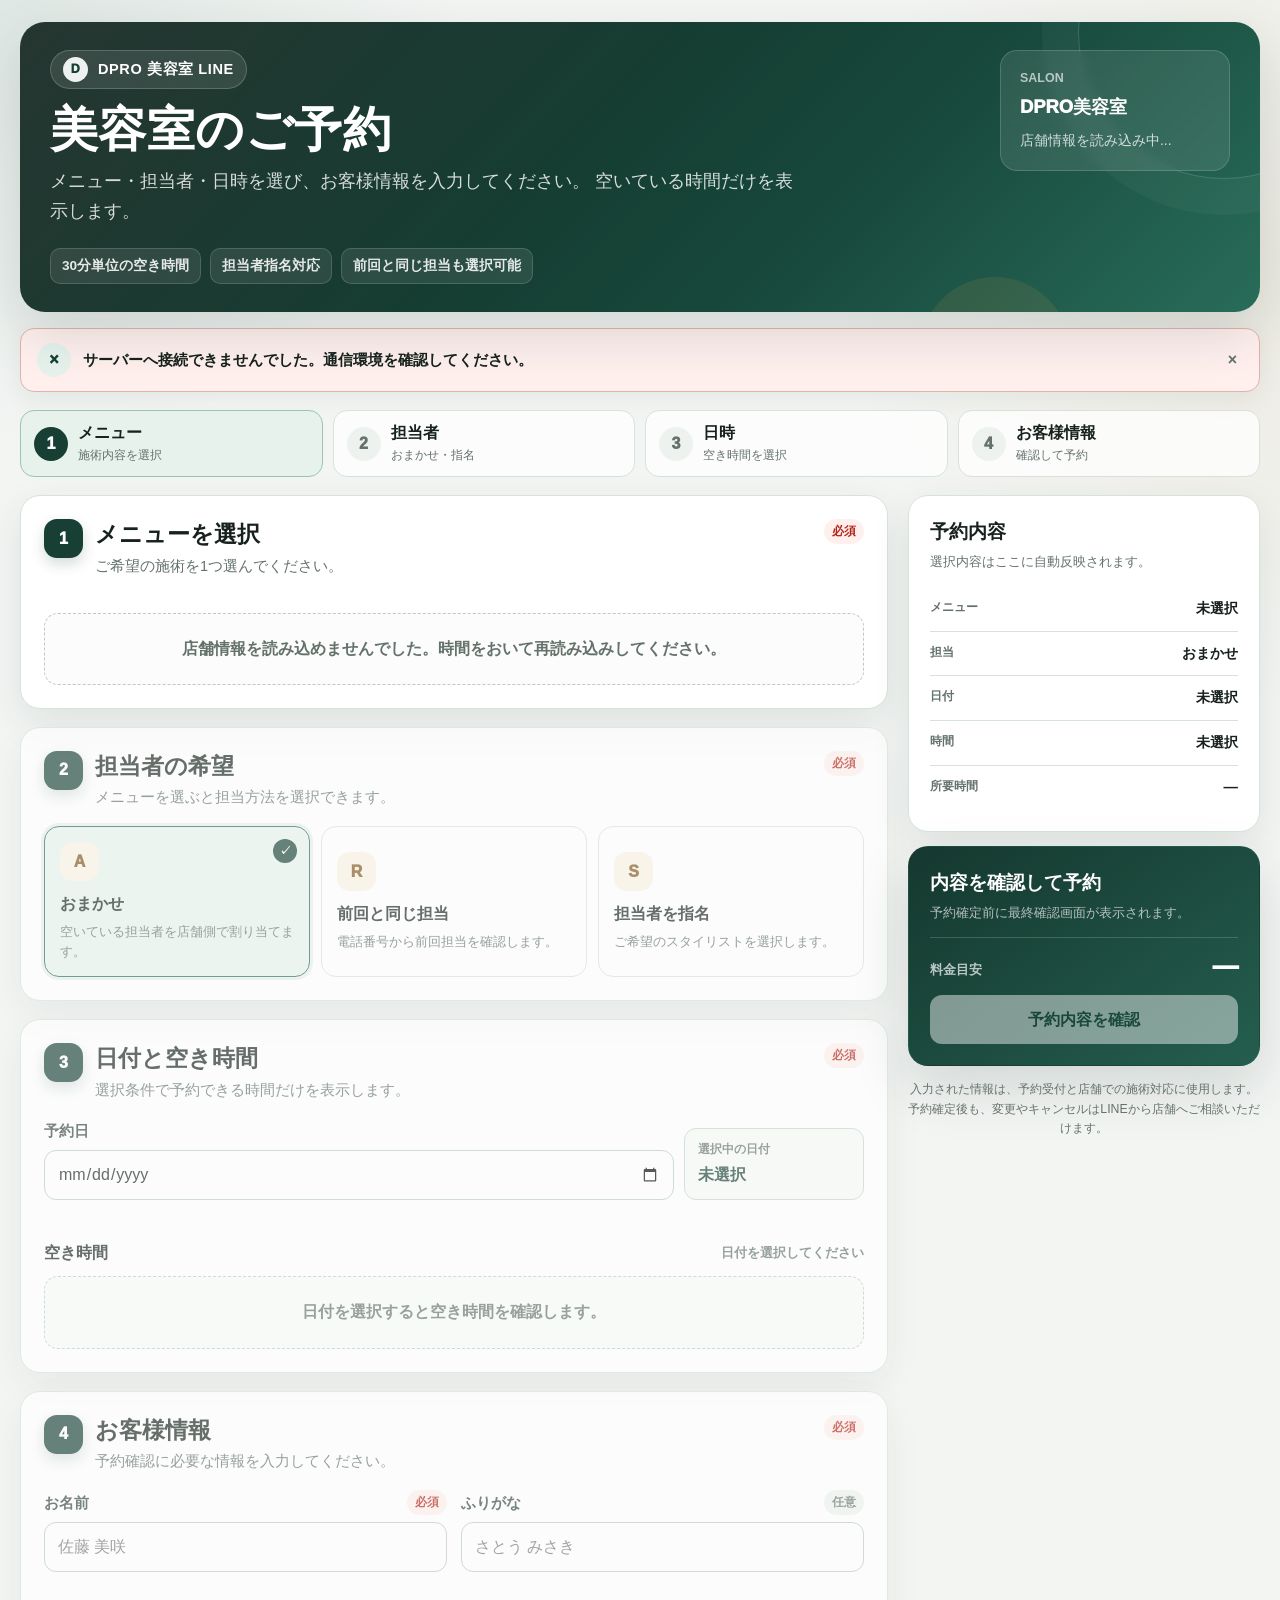
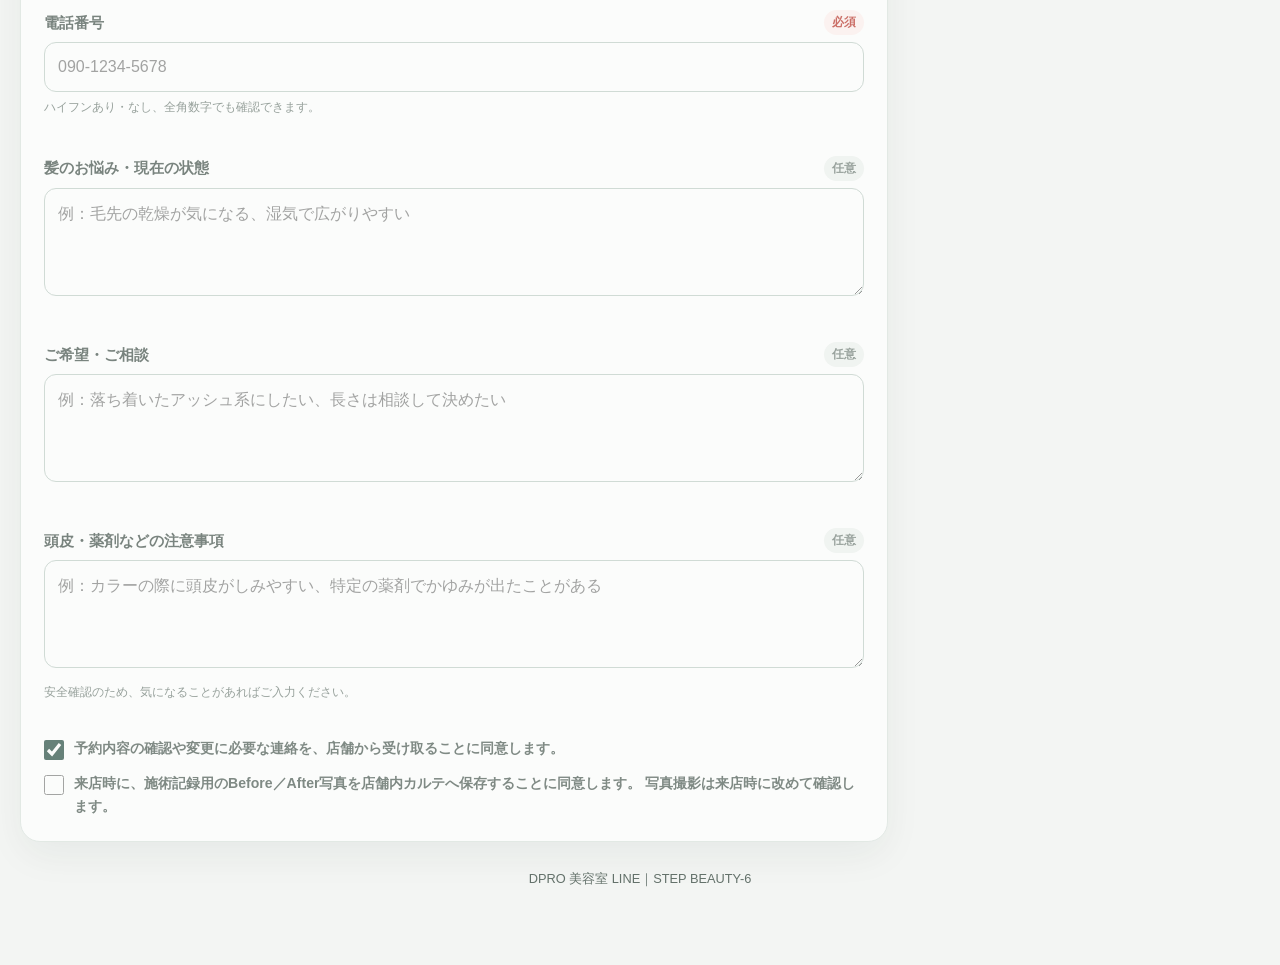
==== index.html @ c7dbba8a "Add files via upload" ====
<!doctype html>
<html lang="ja">
<head>
  <meta charset="utf-8">
  <meta name="viewport" content="width=device-width, initial-scale=1, viewport-fit=cover">
  <meta name="theme-color" content="#173f34">
  <title>DPRO美容室｜LINE予約</title>
  <meta name="description" content="DPRO美容室のLINE予約。メニュー、担当者、日時を選んで簡単に予約できます。">
  <style>
    :root {
      --bg: #f3f5f3;
      --surface: #ffffff;
      --surface-soft: #f8faf8;
      --ink: #17211d;
      --muted: #64726b;
      --line: #d8e2dc;
      --brand: #173f34;
      --brand-2: #286c59;
      --brand-3: #3a8a73;
      --brand-soft: #e7f2ed;
      --gold: #a87931;
      --gold-2: #c79649;
      --gold-soft: #fbf3e5;
      --ok: #176b43;
      --ok-soft: #e9f7ef;
      --warn: #9b5e05;
      --warn-soft: #fff5df;
      --error: #b42318;
      --error-soft: #fff0ee;
      --info: #245ca8;
      --info-soft: #edf4ff;
      --shadow: 0 14px 40px rgba(22, 50, 40, .09);
      --shadow-strong: 0 22px 54px rgba(22, 50, 40, .15);
      --radius: 20px;
      --radius-sm: 13px;
      --max: 1240px;
    }

    * { box-sizing: border-box; }

    html {
      font-size: 16px;
      scroll-behavior: smooth;
    }

    body {
      margin: 0;
      min-height: 100vh;
      color: var(--ink);
      background:
        radial-gradient(circle at 0 0, rgba(40,108,89,.10), transparent 29rem),
        radial-gradient(circle at 100% 10%, rgba(168,121,49,.09), transparent 28rem),
        var(--bg);
      font-family:
        -apple-system, BlinkMacSystemFont, "Segoe UI", "Hiragino Sans",
        "Yu Gothic UI", "Yu Gothic", Meiryo, sans-serif;
      line-height: 1.65;
      -webkit-font-smoothing: antialiased;
      padding-bottom: env(safe-area-inset-bottom);
    }

    body.is-locked { overflow: hidden; }

    button, input, select, textarea { font: inherit; }

    button, a { -webkit-tap-highlight-color: transparent; }

    button { color: inherit; }

    a { color: inherit; }

    [hidden] { display: none !important; }

    .shell {
      width: min(calc(100% - 32px), var(--max));
      margin: 0 auto;
      padding: 22px 0 76px;
    }

    .hero {
      position: relative;
      overflow: hidden;
      padding: 28px 30px;
      border-radius: 25px;
      background:
        linear-gradient(135deg, rgba(255,255,255,.08), transparent 44%),
        linear-gradient(135deg, #13251f, #17483b 65%, #286c59);
      color: #fff;
      box-shadow: var(--shadow-strong);
    }

    .hero::before,
    .hero::after {
      content: "";
      position: absolute;
      border-radius: 50%;
      pointer-events: none;
    }

    .hero::before {
      width: 290px;
      height: 290px;
      right: -110px;
      top: -135px;
      border: 1px solid rgba(255,255,255,.17);
      box-shadow: 0 0 0 36px rgba(255,255,255,.035);
    }

    .hero::after {
      width: 150px;
      height: 150px;
      right: 190px;
      bottom: -115px;
      background: rgba(200,151,73,.12);
    }

    .hero__row {
      position: relative;
      z-index: 1;
      display: flex;
      justify-content: space-between;
      align-items: flex-start;
      gap: 26px;
      flex-wrap: wrap;
    }

    .brand-mark {
      display: inline-flex;
      align-items: center;
      gap: 10px;
      min-height: 38px;
      padding: 6px 12px;
      border: 1px solid rgba(255,255,255,.19);
      border-radius: 999px;
      background: rgba(255,255,255,.10);
      font-size: .91rem;
      font-weight: 850;
      letter-spacing: .04em;
    }

    .brand-mark__icon {
      display: grid;
      place-items: center;
      width: 25px;
      height: 25px;
      border-radius: 50%;
      background: rgba(255,255,255,.92);
      color: var(--brand);
      font-size: .78rem;
      font-weight: 950;
    }

    h1 {
      margin: 13px 0 7px;
      font-size: clamp(1.75rem, 5vw, 3rem);
      line-height: 1.18;
      letter-spacing: .01em;
    }

    .hero__lead {
      margin: 0;
      max-width: 760px;
      color: rgba(255,255,255,.82);
      font-size: clamp(1rem, 2vw, 1.14rem);
    }

    .hero__shop {
      min-width: 230px;
      padding: 17px 19px;
      border: 1px solid rgba(255,255,255,.16);
      border-radius: 17px;
      background: rgba(255,255,255,.10);
      backdrop-filter: blur(5px);
    }

    .hero__shop-label {
      color: rgba(255,255,255,.65);
      font-size: .78rem;
      font-weight: 800;
    }

    .hero__shop-name {
      margin-top: 3px;
      font-size: 1.15rem;
      font-weight: 950;
    }

    .hero__shop-meta {
      margin-top: 8px;
      color: rgba(255,255,255,.78);
      font-size: .86rem;
    }

    .hero__chips {
      position: relative;
      z-index: 1;
      display: flex;
      flex-wrap: wrap;
      gap: 9px;
      margin-top: 22px;
    }

    .hero-chip {
      display: inline-flex;
      align-items: center;
      min-height: 36px;
      padding: 6px 11px;
      border: 1px solid rgba(255,255,255,.15);
      border-radius: 10px;
      background: rgba(255,255,255,.09);
      color: rgba(255,255,255,.88);
      font-size: .85rem;
      font-weight: 800;
    }

    .notice {
      display: grid;
      grid-template-columns: auto minmax(0,1fr) auto;
      gap: 12px;
      align-items: center;
      margin-top: 16px;
      padding: 14px 16px;
      border: 1px solid #c8d9d0;
      border-radius: 14px;
      background: #fff;
      box-shadow: 0 8px 24px rgba(22,50,40,.06);
    }

    .notice[data-state="error"] {
      border-color: #e5b1aa;
      background: var(--error-soft);
    }

    .notice[data-state="warning"] {
      border-color: #e8cf92;
      background: var(--warn-soft);
    }

    .notice[data-state="success"] {
      border-color: #abd8bf;
      background: var(--ok-soft);
    }

    .notice__icon {
      display: grid;
      place-items: center;
      width: 34px;
      height: 34px;
      border-radius: 50%;
      background: var(--brand-soft);
      color: var(--brand);
      font-weight: 950;
    }

    .notice__text {
      min-width: 0;
      font-size: .94rem;
      font-weight: 750;
    }

    .notice__close {
      border: 0;
      background: transparent;
      color: var(--muted);
      cursor: pointer;
      font-weight: 900;
    }

    .stepper {
      display: grid;
      grid-template-columns: repeat(4, minmax(0,1fr));
      gap: 10px;
      margin: 18px 0;
    }

    .step {
      display: grid;
      grid-template-columns: 34px minmax(0,1fr);
      gap: 10px;
      align-items: center;
      min-height: 66px;
      padding: 11px 13px;
      border: 1px solid var(--line);
      border-radius: 14px;
      background: rgba(255,255,255,.76);
    }

    .step[data-state="active"] {
      border-color: #9bc4b3;
      background: var(--brand-soft);
    }

    .step[data-state="done"] {
      border-color: #a7d4bb;
      background: var(--ok-soft);
    }

    .step__number {
      display: grid;
      place-items: center;
      width: 34px;
      height: 34px;
      border-radius: 50%;
      background: #eef2ef;
      color: var(--muted);
      font-weight: 950;
    }

    .step[data-state="active"] .step__number {
      background: var(--brand);
      color: #fff;
    }

    .step[data-state="done"] .step__number {
      background: var(--ok);
      color: #fff;
    }

    .step__label {
      font-weight: 900;
      line-height: 1.35;
    }

    .step__sub {
      margin-top: 1px;
      color: var(--muted);
      font-size: .78rem;
    }

    .main-grid {
      display: grid;
      grid-template-columns: minmax(0,1fr) 352px;
      gap: 20px;
      align-items: start;
    }

    .flow {
      display: grid;
      gap: 18px;
    }

    .card {
      min-width: 0;
      padding: 23px;
      border: 1px solid var(--line);
      border-radius: var(--radius);
      background: var(--surface);
      box-shadow: var(--shadow);
      scroll-margin-top: 14px;
    }

    .card[aria-disabled="true"] {
      opacity: .64;
    }

    .card__head {
      display: flex;
      justify-content: space-between;
      align-items: flex-start;
      gap: 16px;
      margin-bottom: 17px;
    }

    .card__title-wrap {
      display: flex;
      align-items: flex-start;
      gap: 12px;
      min-width: 0;
    }

    .card__num {
      display: grid;
      place-items: center;
      flex: 0 0 auto;
      width: 39px;
      height: 39px;
      border-radius: 13px;
      background: var(--brand);
      color: #fff;
      font-weight: 950;
      box-shadow: 0 6px 14px rgba(23,63,52,.18);
    }

    .card h2 {
      margin: 0;
      font-size: clamp(1.18rem, 2.7vw, 1.45rem);
      line-height: 1.35;
    }

    .card__help {
      margin-top: 3px;
      color: var(--muted);
      font-size: .91rem;
    }

    .required {
      display: inline-flex;
      align-items: center;
      min-height: 25px;
      padding: 3px 8px;
      border-radius: 999px;
      background: var(--error-soft);
      color: var(--error);
      font-size: .72rem;
      font-weight: 900;
      white-space: nowrap;
    }

    .optional {
      display: inline-flex;
      align-items: center;
      min-height: 25px;
      padding: 3px 8px;
      border-radius: 999px;
      background: #eef2ef;
      color: var(--muted);
      font-size: .72rem;
      font-weight: 900;
      white-space: nowrap;
    }

    .category-tabs {
      display: flex;
      gap: 8px;
      overflow-x: auto;
      padding-bottom: 4px;
      scrollbar-width: thin;
    }

    .category-tab {
      flex: 0 0 auto;
      min-height: 42px;
      padding: 8px 14px;
      border: 1px solid #cbd8d2;
      border-radius: 999px;
      background: #fff;
      color: var(--muted);
      cursor: pointer;
      font-weight: 850;
    }

    .category-tab[aria-selected="true"] {
      border-color: var(--brand);
      background: var(--brand);
      color: #fff;
    }

    .menu-grid {
      display: grid;
      grid-template-columns: repeat(2, minmax(0,1fr));
      gap: 12px;
      margin-top: 14px;
    }

    .menu-card,
    .choice-card,
    .staff-card,
    .date-card,
    .slot-button {
      position: relative;
      border: 1px solid var(--line);
      background: #fff;
      cursor: pointer;
      transition: border-color .15s ease, transform .15s ease, box-shadow .15s ease, background .15s ease;
    }

    .menu-card:hover,
    .choice-card:hover,
    .staff-card:hover,
    .date-card:hover,
    .slot-button:hover {
      transform: translateY(-1px);
      border-color: #9ebcad;
      box-shadow: 0 8px 22px rgba(24,69,55,.08);
    }

    .menu-card {
      min-height: 148px;
      padding: 16px;
      border-radius: 15px;
      text-align: left;
    }

    .menu-card[aria-pressed="true"],
    .choice-card[aria-pressed="true"],
    .staff-card[aria-pressed="true"],
    .date-card[aria-pressed="true"],
    .slot-button[aria-pressed="true"] {
      border-color: var(--brand-2);
      background: var(--brand-soft);
      box-shadow: 0 0 0 3px rgba(40,108,89,.10);
    }

    .menu-card__name {
      padding-right: 28px;
      font-size: 1.03rem;
      font-weight: 950;
    }

    .menu-card__desc {
      margin-top: 5px;
      color: var(--muted);
      font-size: .85rem;
      line-height: 1.55;
    }

    .menu-card__bottom {
      display: flex;
      align-items: flex-end;
      justify-content: space-between;
      gap: 10px;
      margin-top: 12px;
    }

    .menu-card__price {
      color: var(--brand);
      font-size: 1.14rem;
      font-weight: 950;
    }

    .menu-card__time {
      color: var(--muted);
      font-size: .8rem;
      font-weight: 800;
    }

    .selected-check {
      position: absolute;
      top: 12px;
      right: 12px;
      display: none;
      place-items: center;
      width: 24px;
      height: 24px;
      border-radius: 50%;
      background: var(--brand);
      color: #fff;
      font-size: .76rem;
      font-weight: 950;
    }

    [aria-pressed="true"] .selected-check { display: grid; }

    .choice-grid {
      display: grid;
      grid-template-columns: repeat(3, minmax(0,1fr));
      gap: 11px;
    }

    .choice-card {
      min-height: 142px;
      padding: 15px;
      border-radius: 15px;
      text-align: left;
    }

    .choice-icon {
      display: grid;
      place-items: center;
      width: 39px;
      height: 39px;
      border-radius: 13px;
      background: var(--gold-soft);
      color: #7d551d;
      font-weight: 950;
    }

    .choice-name {
      margin-top: 10px;
      font-weight: 950;
    }

    .choice-desc {
      margin-top: 4px;
      color: var(--muted);
      font-size: .82rem;
      line-height: 1.5;
    }

    .staff-list {
      display: grid;
      grid-template-columns: repeat(2, minmax(0,1fr));
      gap: 10px;
      margin-top: 13px;
    }

    .staff-card {
      display: grid;
      grid-template-columns: 45px minmax(0,1fr);
      gap: 11px;
      align-items: center;
      min-height: 82px;
      padding: 12px;
      border-radius: 14px;
      text-align: left;
    }

    .staff-avatar {
      display: grid;
      place-items: center;
      width: 45px;
      height: 45px;
      border-radius: 50%;
      background: linear-gradient(135deg, var(--brand-soft), #fff);
      border: 1px solid #c8ded4;
      color: var(--brand);
      font-weight: 950;
    }

    .staff-name { font-weight: 950; }

    .staff-desc {
      margin-top: 2px;
      color: var(--muted);
      font-size: .78rem;
      line-height: 1.45;
    }

    .inline-panel {
      margin-top: 13px;
      padding: 14px;
      border: 1px solid #e3cf9e;
      border-radius: 14px;
      background: var(--gold-soft);
    }

    .inline-panel__title {
      color: #714c19;
      font-weight: 900;
    }

    .inline-panel__text {
      margin-top: 3px;
      color: #7b5c32;
      font-size: .85rem;
    }

    .form-grid {
      display: grid;
      grid-template-columns: repeat(2, minmax(0,1fr));
      gap: 14px;
    }

    .field { min-width: 0; }

    .field--full { grid-column: 1 / -1; }

    .label {
      display: flex;
      align-items: center;
      justify-content: space-between;
      gap: 8px;
      margin-bottom: 7px;
      color: #35443d;
      font-size: .91rem;
      font-weight: 900;
    }

    .input,
    .textarea {
      width: 100%;
      border: 1px solid #bccbc4;
      border-radius: 12px;
      background: #fff;
      color: var(--ink);
      outline: none;
      transition: border-color .15s ease, box-shadow .15s ease;
    }

    .input {
      min-height: 50px;
      padding: 10px 13px;
    }

    .textarea {
      min-height: 108px;
      padding: 12px 13px;
      resize: vertical;
      line-height: 1.6;
    }

    .input:focus,
    .textarea:focus {
      border-color: var(--brand-2);
      box-shadow: 0 0 0 4px rgba(40,108,89,.11);
    }

    .input[aria-invalid="true"],
    .textarea[aria-invalid="true"] {
      border-color: var(--error);
      background: #fffafa;
    }

    .field-help {
      margin-top: 5px;
      color: var(--muted);
      font-size: .78rem;
    }

    .field-error {
      min-height: 20px;
      margin-top: 4px;
      color: var(--error);
      font-size: .78rem;
      font-weight: 800;
    }

    .date-control {
      display: grid;
      grid-template-columns: minmax(0,1fr) auto;
      gap: 10px;
      align-items: end;
    }

    .date-label-box {
      min-width: 180px;
      padding: 11px 13px;
      border: 1px solid #c6d5cd;
      border-radius: 12px;
      background: var(--surface-soft);
    }

    .date-label-box__small {
      color: var(--muted);
      font-size: .74rem;
      font-weight: 800;
    }

    .date-label-box__main {
      margin-top: 2px;
      color: var(--brand);
      font-weight: 950;
    }

    .quick-dates {
      display: flex;
      gap: 9px;
      overflow-x: auto;
      margin-top: 14px;
      padding: 2px 1px 6px;
      scrollbar-width: thin;
    }

    .date-card {
      flex: 0 0 92px;
      min-height: 83px;
      padding: 10px 8px;
      border-radius: 14px;
      text-align: center;
    }

    .date-card__month {
      color: var(--muted);
      font-size: .72rem;
      font-weight: 850;
    }

    .date-card__day {
      margin-top: 2px;
      font-size: 1.35rem;
      line-height: 1.15;
      font-weight: 950;
    }

    .date-card__week {
      margin-top: 3px;
      font-size: .82rem;
      font-weight: 850;
    }

    .date-card.is-sunday .date-card__week { color: #b42318; }
    .date-card.is-saturday .date-card__week { color: #245ca8; }

    .slot-head {
      display: flex;
      justify-content: space-between;
      align-items: center;
      gap: 12px;
      margin: 18px 0 10px;
    }

    .slot-head__title { font-weight: 950; }

    .slot-head__count {
      color: var(--muted);
      font-size: .82rem;
      font-weight: 800;
    }

    .slot-grid {
      display: grid;
      grid-template-columns: repeat(5, minmax(0,1fr));
      gap: 9px;
    }

    .slot-button {
      min-height: 48px;
      padding: 8px 6px;
      border-radius: 11px;
      font-size: 1rem;
      font-weight: 950;
    }

    .slot-button:disabled {
      cursor: not-allowed;
      opacity: .4;
      transform: none;
    }

    .loading-box,
    .empty-box {
      padding: 22px 15px;
      border: 1px dashed #bdcbc4;
      border-radius: 14px;
      background: #fbfcfb;
      color: var(--muted);
      text-align: center;
      font-weight: 750;
    }

    .loading-box::before {
      content: "";
      display: inline-block;
      width: 18px;
      height: 18px;
      margin-right: 8px;
      border: 3px solid #cedbd5;
      border-top-color: var(--brand);
      border-radius: 50%;
      vertical-align: -4px;
      animation: spin .8s linear infinite;
    }

    .check-row {
      display: flex;
      align-items: flex-start;
      gap: 10px;
      margin-top: 11px;
    }

    .check-row input {
      flex: 0 0 auto;
      width: 20px;
      height: 20px;
      margin: 3px 0 0;
      accent-color: var(--brand);
    }

    .check-row label {
      color: #3e4d46;
      font-size: .88rem;
      font-weight: 700;
    }

    .summary {
      position: sticky;
      top: 14px;
      display: grid;
      gap: 14px;
    }

    .summary-card {
      padding: 21px;
      border: 1px solid var(--line);
      border-radius: var(--radius);
      background: var(--surface);
      box-shadow: var(--shadow);
    }

    .summary-card--brand {
      color: #fff;
      background: linear-gradient(145deg, #15382f, #245e4e);
      border-color: transparent;
      box-shadow: var(--shadow-strong);
    }

    .summary-title {
      margin: 0;
      font-size: 1.17rem;
      font-weight: 950;
    }

    .summary-sub {
      margin-top: 3px;
      color: var(--muted);
      font-size: .82rem;
    }

    .summary-card--brand .summary-sub {
      color: rgba(255,255,255,.67);
    }

    .summary-list {
      display: grid;
      gap: 0;
      margin-top: 14px;
    }

    .summary-row {
      display: grid;
      grid-template-columns: 76px minmax(0,1fr);
      gap: 9px;
      padding: 10px 0;
      border-bottom: 1px solid var(--line);
    }

    .summary-row:last-child { border-bottom: 0; }

    .summary-key {
      color: var(--muted);
      font-size: .78rem;
      font-weight: 850;
    }

    .summary-value {
      min-width: 0;
      font-size: .9rem;
      font-weight: 900;
      text-align: right;
      overflow-wrap: anywhere;
    }

    .summary-price {
      display: flex;
      justify-content: space-between;
      align-items: flex-end;
      gap: 10px;
      margin-top: 14px;
      padding-top: 14px;
      border-top: 1px solid rgba(255,255,255,.17);
    }

    .summary-price__label {
      color: rgba(255,255,255,.70);
      font-size: .82rem;
      font-weight: 800;
    }

    .summary-price__value {
      font-size: 1.6rem;
      line-height: 1.1;
      font-weight: 950;
    }

    .btn {
      display: inline-flex;
      align-items: center;
      justify-content: center;
      gap: 8px;
      min-height: 49px;
      padding: 10px 17px;
      border: 1px solid transparent;
      border-radius: 12px;
      cursor: pointer;
      text-decoration: none;
      font-weight: 900;
      transition: transform .14s ease, opacity .14s ease, box-shadow .14s ease;
    }

    .btn:hover { transform: translateY(-1px); }

    .btn:disabled {
      cursor: not-allowed;
      opacity: .45;
      transform: none;
      box-shadow: none;
    }

    .btn--primary {
      background: var(--brand);
      color: #fff;
      box-shadow: 0 8px 20px rgba(23,63,52,.20);
    }

    .btn--gold {
      background: linear-gradient(135deg, var(--gold), var(--gold-2));
      color: #fff;
      box-shadow: 0 8px 20px rgba(168,121,49,.19);
    }

    .btn--soft {
      border-color: #c4d5cd;
      background: var(--brand-soft);
      color: var(--brand);
    }

    .btn--white {
      border-color: rgba(255,255,255,.30);
      background: #fff;
      color: var(--brand);
    }

    .btn--outline {
      border-color: #c8d5cf;
      background: #fff;
      color: var(--brand);
    }

    .btn--wide { width: 100%; }

    .summary-card--brand .btn {
      margin-top: 15px;
    }

    .privacy {
      color: var(--muted);
      font-size: .77rem;
      line-height: 1.55;
      text-align: center;
    }

    .mobile-bar {
      position: fixed;
      left: 0;
      right: 0;
      bottom: 0;
      z-index: 70;
      display: none;
      padding:
        10px max(12px, env(safe-area-inset-right))
        calc(10px + env(safe-area-inset-bottom))
        max(12px, env(safe-area-inset-left));
      background: rgba(255,255,255,.95);
      border-top: 1px solid var(--line);
      box-shadow: 0 -10px 30px rgba(21,48,39,.10);
      backdrop-filter: blur(12px);
    }

    .mobile-bar__inner {
      display: grid;
      grid-template-columns: minmax(0,1fr) auto;
      gap: 10px;
      align-items: center;
      width: min(100%, 680px);
      margin: 0 auto;
    }

    .mobile-bar__label {
      color: var(--muted);
      font-size: .7rem;
      font-weight: 800;
    }

    .mobile-bar__value {
      max-width: 100%;
      font-size: .87rem;
      font-weight: 950;
      white-space: nowrap;
      overflow: hidden;
      text-overflow: ellipsis;
    }

    .dialog-backdrop {
      position: fixed;
      inset: 0;
      z-index: 100;
      display: grid;
      place-items: center;
      padding: 18px;
      background: rgba(10,24,19,.64);
      backdrop-filter: blur(5px);
    }

    .dialog {
      width: min(100%, 620px);
      max-height: min(90vh, 820px);
      overflow-y: auto;
      border-radius: 22px;
      background: #fff;
      box-shadow: 0 28px 80px rgba(4,18,13,.30);
    }

    .dialog__head {
      position: sticky;
      top: 0;
      z-index: 2;
      display: flex;
      justify-content: space-between;
      align-items: flex-start;
      gap: 12px;
      padding: 20px 22px;
      border-bottom: 1px solid var(--line);
      background: rgba(255,255,255,.96);
      backdrop-filter: blur(8px);
    }

    .dialog__title {
      margin: 0;
      font-size: 1.3rem;
      font-weight: 950;
    }

    .dialog__close {
      display: grid;
      place-items: center;
      width: 39px;
      height: 39px;
      border: 1px solid var(--line);
      border-radius: 50%;
      background: #fff;
      cursor: pointer;
      color: var(--muted);
      font-size: 1.15rem;
      font-weight: 900;
    }

    .dialog__body { padding: 21px 22px; }

    .confirm-list {
      display: grid;
      gap: 10px;
    }

    .confirm-row {
      display: grid;
      grid-template-columns: 110px minmax(0,1fr);
      gap: 12px;
      padding: 12px 13px;
      border-radius: 12px;
      background: var(--surface-soft);
    }

    .confirm-key {
      color: var(--muted);
      font-size: .82rem;
      font-weight: 850;
    }

    .confirm-value {
      font-weight: 900;
      overflow-wrap: anywhere;
    }

    .dialog__actions {
      display: grid;
      grid-template-columns: 1fr 1.35fr;
      gap: 10px;
      margin-top: 18px;
    }

    .success-view {
      padding: 28px 22px 26px;
      text-align: center;
    }

    .success-icon {
      display: grid;
      place-items: center;
      width: 76px;
      height: 76px;
      margin: 0 auto;
      border-radius: 50%;
      background: var(--ok-soft);
      color: var(--ok);
      font-size: 2rem;
      font-weight: 950;
      box-shadow: 0 0 0 10px rgba(23,107,67,.06);
    }

    .success-title {
      margin: 18px 0 5px;
      font-size: 1.55rem;
      line-height: 1.35;
      font-weight: 950;
    }

    .success-lead {
      margin: 0;
      color: var(--muted);
    }

    .reservation-number {
      display: inline-flex;
      margin-top: 15px;
      padding: 7px 12px;
      border-radius: 999px;
      background: var(--gold-soft);
      color: #79501a;
      font-size: .88rem;
      font-weight: 950;
    }

    .message-box {
      margin-top: 18px;
      padding: 15px;
      border: 1px solid var(--line);
      border-radius: 14px;
      background: var(--surface-soft);
      text-align: left;
      white-space: pre-wrap;
      overflow-wrap: anywhere;
      font-size: .91rem;
      font-weight: 700;
    }

    .success-actions {
      display: grid;
      grid-template-columns: 1fr 1fr;
      gap: 10px;
      margin-top: 16px;
    }

    .footer {
      margin-top: 26px;
      color: var(--muted);
      text-align: center;
      font-size: .8rem;
    }

    .sr-only {
      position: absolute;
      width: 1px;
      height: 1px;
      padding: 0;
      margin: -1px;
      overflow: hidden;
      clip: rect(0,0,0,0);
      white-space: nowrap;
      border: 0;
    }

    @keyframes spin {
      to { transform: rotate(360deg); }
    }

    @media (max-width: 1000px) {
      .main-grid {
        grid-template-columns: 1fr;
      }

      .summary {
        position: static;
        display: none;
      }

      .mobile-bar {
        display: block;
      }

      .shell {
        padding-bottom: 115px;
      }
    }

    @media (max-width: 760px) {
      .shell {
        width: min(calc(100% - 20px), var(--max));
        padding-top: 10px;
      }

      .hero {
        padding: 22px 18px;
        border-radius: 18px;
      }

      .hero__shop {
        width: 100%;
      }

      .stepper {
        grid-template-columns: repeat(2, minmax(0,1fr));
      }

      .card {
        padding: 18px;
        border-radius: 16px;
      }

      .menu-grid,
      .choice-grid,
      .staff-list,
      .form-grid {
        grid-template-columns: 1fr;
      }

      .field--full { grid-column: auto; }

      .choice-card {
        min-height: 112px;
      }

      .slot-grid {
        grid-template-columns: repeat(4, minmax(0,1fr));
      }

      .date-control {
        grid-template-columns: 1fr;
      }

      .date-label-box {
        min-width: 0;
      }
    }

    @media (max-width: 480px) {
      html { font-size: 16px; }

      .step {
        grid-template-columns: 30px minmax(0,1fr);
        padding: 9px 10px;
      }

      .step__number {
        width: 30px;
        height: 30px;
      }

      .step__sub { display: none; }

      .menu-grid {
        grid-template-columns: 1fr;
      }

      .menu-card {
        min-height: 132px;
      }

      .slot-grid {
        grid-template-columns: repeat(3, minmax(0,1fr));
      }

      .dialog-backdrop {
        align-items: end;
        padding: 0;
      }

      .dialog {
        width: 100%;
        max-height: 92vh;
        border-radius: 22px 22px 0 0;
      }

      .dialog__actions,
      .success-actions {
        grid-template-columns: 1fr;
      }

      .confirm-row {
        grid-template-columns: 1fr;
        gap: 2px;
      }

      .mobile-bar__inner {
        grid-template-columns: minmax(0,1fr) 142px;
      }
    }
  </style>
</head>
<body>
  <main class="shell" id="mainContent">
    <header class="hero">
      <div class="hero__row">
        <div>
          <div class="brand-mark">
            <span class="brand-mark__icon">D</span>
            <span>DPRO 美容室 LINE</span>
          </div>
          <h1 id="heroTitle">美容室のご予約</h1>
          <p class="hero__lead">
            メニュー・担当者・日時を選び、お客様情報を入力してください。
            空いている時間だけを表示します。
          </p>
        </div>
        <div class="hero__shop">
          <div class="hero__shop-label">SALON</div>
          <div class="hero__shop-name" id="shopName">DPRO美容室</div>
          <div class="hero__shop-meta" id="shopMeta">店舗情報を読み込み中...</div>
        </div>
      </div>
      <div class="hero__chips">
        <span class="hero-chip">30分単位の空き時間</span>
        <span class="hero-chip">担当者指名対応</span>
        <span class="hero-chip">前回と同じ担当も選択可能</span>
      </div>
    </header>

    <div class="notice" id="topNotice" data-state="info" role="status" aria-live="polite">
      <div class="notice__icon" id="noticeIcon">i</div>
      <div class="notice__text" id="noticeText">店舗情報を読み込んでいます。</div>
      <button class="notice__close" id="noticeClose" type="button" aria-label="お知らせを閉じる">×</button>
    </div>

    <nav class="stepper" aria-label="予約の進行状況">
      <div class="step" id="step1" data-state="active">
        <div class="step__number">1</div>
        <div>
          <div class="step__label">メニュー</div>
          <div class="step__sub">施術内容を選択</div>
        </div>
      </div>
      <div class="step" id="step2" data-state="idle">
        <div class="step__number">2</div>
        <div>
          <div class="step__label">担当者</div>
          <div class="step__sub">おまかせ・指名</div>
        </div>
      </div>
      <div class="step" id="step3" data-state="idle">
        <div class="step__number">3</div>
        <div>
          <div class="step__label">日時</div>
          <div class="step__sub">空き時間を選択</div>
        </div>
      </div>
      <div class="step" id="step4" data-state="idle">
        <div class="step__number">4</div>
        <div>
          <div class="step__label">お客様情報</div>
          <div class="step__sub">確認して予約</div>
        </div>
      </div>
    </nav>

    <div class="main-grid">
      <div class="flow">
        <section class="card" id="menuSection">
          <div class="card__head">
            <div class="card__title-wrap">
              <div class="card__num">1</div>
              <div>
                <h2>メニューを選択</h2>
                <div class="card__help">ご希望の施術を1つ選んでください。</div>
              </div>
            </div>
            <span class="required">必須</span>
          </div>
          <div class="category-tabs" id="categoryTabs" role="tablist" aria-label="メニューカテゴリー"></div>
          <div class="menu-grid" id="menuGrid">
            <div class="loading-box" style="grid-column:1/-1;">メニューを読み込んでいます。</div>
          </div>
        </section>

        <section class="card" id="staffSection" aria-disabled="true">
          <div class="card__head">
            <div class="card__title-wrap">
              <div class="card__num">2</div>
              <div>
                <h2>担当者の希望</h2>
                <div class="card__help">メニューを選ぶと担当方法を選択できます。</div>
              </div>
            </div>
            <span class="required">必須</span>
          </div>

          <div class="choice-grid" id="preferenceGrid">
            <button class="choice-card" type="button" data-preference="any" aria-pressed="true">
              <span class="selected-check">✓</span>
              <span class="choice-icon">A</span>
              <div class="choice-name">おまかせ</div>
              <div class="choice-desc">空いている担当者を店舗側で割り当てます。</div>
            </button>
            <button class="choice-card" type="button" data-preference="same_as_last" aria-pressed="false">
              <span class="selected-check">✓</span>
              <span class="choice-icon">R</span>
              <div class="choice-name">前回と同じ担当</div>
              <div class="choice-desc">電話番号から前回担当を確認します。</div>
            </button>
            <button class="choice-card" type="button" data-preference="specific" aria-pressed="false">
              <span class="selected-check">✓</span>
              <span class="choice-icon">S</span>
              <div class="choice-name">担当者を指名</div>
              <div class="choice-desc">ご希望のスタイリストを選択します。</div>
            </button>
          </div>

          <div id="specificStaffPanel" hidden>
            <div class="staff-list" id="staffList"></div>
          </div>

          <div class="inline-panel" id="sameStaffPanel" hidden>
            <div class="inline-panel__title">前回の担当者を確認します</div>
            <div class="inline-panel__text">
              前回来店時に登録した電話番号を入力してください。入力内容はお客様情報にも反映されます。
            </div>
            <div class="field" style="margin-top:11px;">
              <label class="label" for="sameStaffPhone">
                <span>電話番号</span><span class="required">必須</span>
              </label>
              <input class="input" id="sameStaffPhone" type="tel" inputmode="tel" autocomplete="tel" placeholder="090-1234-5678">
              <div class="field-error" id="sameStaffPhoneError"></div>
            </div>
          </div>
        </section>

        <section class="card" id="dateSection" aria-disabled="true">
          <div class="card__head">
            <div class="card__title-wrap">
              <div class="card__num">3</div>
              <div>
                <h2>日付と空き時間</h2>
                <div class="card__help">選択条件で予約できる時間だけを表示します。</div>
              </div>
            </div>
            <span class="required">必須</span>
          </div>

          <div class="date-control">
            <div class="field">
              <label class="label" for="dateInput">
                <span>予約日</span>
              </label>
              <input class="input" id="dateInput" type="date">
            </div>
            <div class="date-label-box">
              <div class="date-label-box__small">選択中の日付</div>
              <div class="date-label-box__main" id="selectedDateLabel">未選択</div>
            </div>
          </div>

          <div class="quick-dates" id="quickDates" aria-label="予約日の候補"></div>

          <div class="slot-head">
            <div class="slot-head__title">空き時間</div>
            <div class="slot-head__count" id="slotCountLabel">日付を選択してください</div>
          </div>
          <div class="slot-grid" id="slotGrid">
            <div class="empty-box" style="grid-column:1/-1;">日付を選択すると空き時間を確認します。</div>
          </div>
        </section>

        <section class="card" id="customerSection" aria-disabled="true">
          <div class="card__head">
            <div class="card__title-wrap">
              <div class="card__num">4</div>
              <div>
                <h2>お客様情報</h2>
                <div class="card__help">予約確認に必要な情報を入力してください。</div>
              </div>
            </div>
            <span class="required">必須</span>
          </div>

          <div class="form-grid">
            <div class="field">
              <label class="label" for="fullName">
                <span>お名前</span><span class="required">必須</span>
              </label>
              <input class="input" id="fullName" type="text" autocomplete="name" maxlength="120" placeholder="佐藤 美咲">
              <div class="field-error" id="fullNameError"></div>
            </div>

            <div class="field">
              <label class="label" for="fullNameKana">
                <span>ふりがな</span><span class="optional">任意</span>
              </label>
              <input class="input" id="fullNameKana" type="text" autocomplete="off" maxlength="120" placeholder="さとう みさき">
              <div class="field-error" id="fullNameKanaError"></div>
            </div>

            <div class="field field--full">
              <label class="label" for="phone">
                <span>電話番号</span><span class="required">必須</span>
              </label>
              <input class="input" id="phone" type="tel" inputmode="tel" autocomplete="tel" maxlength="30" placeholder="090-1234-5678">
              <div class="field-help">ハイフンあり・なし、全角数字でも確認できます。</div>
              <div class="field-error" id="phoneError"></div>
            </div>

            <div class="field field--full">
              <label class="label" for="hairConcern">
                <span>髪のお悩み・現在の状態</span><span class="optional">任意</span>
              </label>
              <textarea class="textarea" id="hairConcern" maxlength="3000" placeholder="例：毛先の乾燥が気になる、湿気で広がりやすい"></textarea>
              <div class="field-error" id="hairConcernError"></div>
            </div>

            <div class="field field--full">
              <label class="label" for="customerRequest">
                <span>ご希望・ご相談</span><span class="optional">任意</span>
              </label>
              <textarea class="textarea" id="customerRequest" maxlength="3000" placeholder="例：落ち着いたアッシュ系にしたい、長さは相談して決めたい"></textarea>
              <div class="field-error" id="customerRequestError"></div>
            </div>

            <div class="field field--full">
              <label class="label" for="allergyNotice">
                <span>頭皮・薬剤などの注意事項</span><span class="optional">任意</span>
              </label>
              <textarea class="textarea" id="allergyNotice" maxlength="3000" placeholder="例：カラーの際に頭皮がしみやすい、特定の薬剤でかゆみが出たことがある"></textarea>
              <div class="field-help">安全確認のため、気になることがあればご入力ください。</div>
              <div class="field-error" id="allergyNoticeError"></div>
            </div>
          </div>

          <div class="check-row">
            <input id="consentContact" type="checkbox" checked>
            <label for="consentContact">
              予約内容の確認や変更に必要な連絡を、店舗から受け取ることに同意します。
            </label>
          </div>

          <div class="check-row">
            <input id="consentPhoto" type="checkbox">
            <label for="consentPhoto">
              来店時に、施術記録用のBefore／After写真を店舗内カルテへ保存することに同意します。
              写真撮影は来店時に改めて確認します。
            </label>
          </div>
        </section>
      </div>

      <aside class="summary" aria-label="予約内容">
        <section class="summary-card">
          <h2 class="summary-title">予約内容</h2>
          <div class="summary-sub">選択内容はここに自動反映されます。</div>
          <div class="summary-list">
            <div class="summary-row">
              <div class="summary-key">メニュー</div>
              <div class="summary-value" id="summaryMenu">未選択</div>
            </div>
            <div class="summary-row">
              <div class="summary-key">担当</div>
              <div class="summary-value" id="summaryStaff">おまかせ</div>
            </div>
            <div class="summary-row">
              <div class="summary-key">日付</div>
              <div class="summary-value" id="summaryDate">未選択</div>
            </div>
            <div class="summary-row">
              <div class="summary-key">時間</div>
              <div class="summary-value" id="summaryTime">未選択</div>
            </div>
            <div class="summary-row">
              <div class="summary-key">所要時間</div>
              <div class="summary-value" id="summaryDuration">—</div>
            </div>
          </div>
        </section>

        <section class="summary-card summary-card--brand">
          <h2 class="summary-title">内容を確認して予約</h2>
          <div class="summary-sub">予約確定前に最終確認画面が表示されます。</div>
          <div class="summary-price">
            <div class="summary-price__label">料金目安</div>
            <div class="summary-price__value" id="summaryPrice">—</div>
          </div>
          <button class="btn btn--white btn--wide" id="confirmButton" type="button" disabled>
            予約内容を確認
          </button>
        </section>

        <div class="privacy">
          入力された情報は、予約受付と店舗での施術対応に使用します。
          予約確定後も、変更やキャンセルはLINEから店舗へご相談いただけます。
        </div>
      </aside>
    </div>

    <footer class="footer">
      DPRO 美容室 LINE｜STEP BEAUTY-6
      <span id="pageVersion" hidden>BEAUTY-6-CUSTOMER-RESERVATION-20260713</span>
    </footer>
  </main>

  <div class="mobile-bar" id="mobileBar">
    <div class="mobile-bar__inner">
      <div>
        <div class="mobile-bar__label">選択中</div>
        <div class="mobile-bar__value" id="mobileSummary">メニューを選択してください</div>
      </div>
      <button class="btn btn--primary" id="mobileConfirmButton" type="button" disabled>確認へ</button>
    </div>
  </div>

  <div class="dialog-backdrop" id="confirmDialog" hidden>
    <section class="dialog" role="dialog" aria-modal="true" aria-labelledby="confirmDialogTitle">
      <div id="confirmView">
        <header class="dialog__head">
          <div>
            <h2 class="dialog__title" id="confirmDialogTitle">予約内容の確認</h2>
            <div class="card__help">内容をご確認のうえ、予約を確定してください。</div>
          </div>
          <button class="dialog__close" id="closeDialogButton" type="button" aria-label="確認画面を閉じる">×</button>
        </header>
        <div class="dialog__body">
          <div class="confirm-list" id="confirmList"></div>
          <div class="inline-panel" id="confirmNotice">
            <div class="inline-panel__title">予約確定前にご確認ください</div>
            <div class="inline-panel__text" id="confirmNoticeText">
              予約確定後、変更やキャンセルをご希望の場合は早めにLINEで店舗へお知らせください。
            </div>
          </div>
          <div class="dialog__actions">
            <button class="btn btn--outline" id="backButton" type="button">内容を修正</button>
            <button class="btn btn--gold" id="submitButton" type="button">この内容で予約する</button>
          </div>
        </div>
      </div>

      <div class="success-view" id="successView" hidden>
        <div class="success-icon">✓</div>
        <h2 class="success-title">ご予約を受け付けました</h2>
        <p class="success-lead">予約内容をLINEへ送れるよう、下の文面をコピーできます。</p>
        <div class="reservation-number" id="reservationNumber">予約番号：—</div>
        <div class="message-box" id="copyMessage"></div>
        <div class="success-actions">
          <button class="btn btn--primary" id="copyMessageButton" type="button">確認文面をコピー</button>
          <a class="btn btn--soft" id="memberPageButton" href="#" hidden>予約内容を確認</a>
          <button class="btn btn--outline" id="newReservationButton" type="button">新しい予約をする</button>
        </div>
      </div>
    </section>
  </div>

  <div class="sr-only" aria-live="polite" id="liveRegion"></div>

  <script src="./config.js?v=beauty-4"></script>
  <script>
    (() => {
      "use strict";

      const PAGE_VERSION = "BEAUTY-6-CUSTOMER-RESERVATION-20260713";
      const QUICK_DATE_COUNT = 14;

      const state = {
        config: null,
        publicConfig: null,
        selectedCategoryId: "all",
        selectedMenu: null,
        staffPreference: "any",
        selectedStaff: null,
        selectedDate: "",
        availability: null,
        selectedSlot: null,
        submitting: false,
        reservationResult: null,
      };

      const $ = (selector) => document.querySelector(selector);
      const $$ = (selector) => Array.from(document.querySelectorAll(selector));

      const el = {
        shopName: $("#shopName"),
        shopMeta: $("#shopMeta"),
        topNotice: $("#topNotice"),
        noticeIcon: $("#noticeIcon"),
        noticeText: $("#noticeText"),
        noticeClose: $("#noticeClose"),
        categoryTabs: $("#categoryTabs"),
        menuGrid: $("#menuGrid"),
        staffSection: $("#staffSection"),
        dateSection: $("#dateSection"),
        customerSection: $("#customerSection"),
        preferenceGrid: $("#preferenceGrid"),
        specificStaffPanel: $("#specificStaffPanel"),
        sameStaffPanel: $("#sameStaffPanel"),
        staffList: $("#staffList"),
        sameStaffPhone: $("#sameStaffPhone"),
        sameStaffPhoneError: $("#sameStaffPhoneError"),
        dateInput: $("#dateInput"),
        selectedDateLabel: $("#selectedDateLabel"),
        quickDates: $("#quickDates"),
        slotCountLabel: $("#slotCountLabel"),
        slotGrid: $("#slotGrid"),
        fullName: $("#fullName"),
        fullNameKana: $("#fullNameKana"),
        phone: $("#phone"),
        hairConcern: $("#hairConcern"),
        customerRequest: $("#customerRequest"),
        allergyNotice: $("#allergyNotice"),
        consentContact: $("#consentContact"),
        consentPhoto: $("#consentPhoto"),
        summaryMenu: $("#summaryMenu"),
        summaryStaff: $("#summaryStaff"),
        summaryDate: $("#summaryDate"),
        summaryTime: $("#summaryTime"),
        summaryDuration: $("#summaryDuration"),
        summaryPrice: $("#summaryPrice"),
        confirmButton: $("#confirmButton"),
        mobileConfirmButton: $("#mobileConfirmButton"),
        mobileSummary: $("#mobileSummary"),
        confirmDialog: $("#confirmDialog"),
        closeDialogButton: $("#closeDialogButton"),
        backButton: $("#backButton"),
        submitButton: $("#submitButton"),
        confirmList: $("#confirmList"),
        confirmNoticeText: $("#confirmNoticeText"),
        confirmView: $("#confirmView"),
        successView: $("#successView"),
        reservationNumber: $("#reservationNumber"),
        copyMessage: $("#copyMessage"),
        copyMessageButton: $("#copyMessageButton"),
        memberPageButton: $("#memberPageButton"),
        newReservationButton: $("#newReservationButton"),
        liveRegion: $("#liveRegion"),
      };

      function configReady() {
        return Boolean(window.DPROHairConfig);
      }

      function config() {
        if (!configReady()) {
          throw new Error("共通設定ファイルを読み込めませんでした。");
        }
        return window.DPROHairConfig;
      }

      function escapeHtml(value) {
        return config().utils.escapeHtml(value);
      }

      function setNotice(message, type = "info", options = {}) {
        const icons = {
          info: "i",
          success: "✓",
          warning: "!",
          error: "×",
        };
        el.topNotice.hidden = false;
        el.topNotice.dataset.state = type;
        el.noticeIcon.textContent = icons[type] || "i";
        el.noticeText.textContent = message;
        if (options.announce !== false) {
          el.liveRegion.textContent = message;
        }
      }

      function hideNotice() {
        el.topNotice.hidden = true;
      }

      function fieldError(input, message) {
        const errorNode = document.getElementById(`${input.id}Error`);
        input.setAttribute("aria-invalid", message ? "true" : "false");
        if (errorNode) errorNode.textContent = message || "";
      }

      function clearErrors() {
        [
          el.fullName,
          el.fullNameKana,
          el.phone,
          el.hairConcern,
          el.customerRequest,
          el.allergyNotice,
          el.sameStaffPhone,
        ].forEach((input) => fieldError(input, ""));
      }

      function today() {
        return state.publicConfig?.server_date || config().utils.todayISO();
      }

      function addDays(dateString, amount) {
        return config().utils.addDaysISO(dateString, amount);
      }

      function dateDayOfWeek(dateString) {
        const [year, month, day] = dateString.split("-").map(Number);
        return new Date(Date.UTC(year, month - 1, day, 12)).getUTCDay();
      }

      function isClosedDate(dateString) {
        const special = (state.publicConfig?.special_days || []).find(
          (item) => item.target_date === dateString
        );
        if (special) return Boolean(special.is_closed);

        const weekday = dateDayOfWeek(dateString);
        const hours = (state.publicConfig?.business_hours || []).find(
          (item) => Number(item.weekday) === weekday
        );
        return !hours || Boolean(hours.is_closed);
      }

      function dateParts(dateString) {
        const [year, month, day] = dateString.split("-").map(Number);
        const weekday = new Intl.DateTimeFormat("ja-JP", {
          weekday: "short",
          timeZone: "Asia/Tokyo",
        }).format(new Date(Date.UTC(year, month - 1, day, 3)));
        return { year, month, day, weekday };
      }

      function menuCategory(menu) {
        return String(menu?.category_id || "uncategorized");
      }

      function selectedStaffLabel() {
        if (state.staffPreference === "specific") {
          return state.selectedStaff?.display_name || "未選択";
        }
        if (state.staffPreference === "same_as_last") {
          const matched = state.availability?.slots?.[0]?.available_staff?.[0]?.display_name;
          return matched ? `前回担当：${matched}` : "前回と同じ担当";
        }
        return "おまかせ";
      }

      function selectedDateLabel() {
        return state.selectedDate
          ? config().utils.formatDate(state.selectedDate)
          : "未選択";
      }

      function updateSectionStates() {
        el.staffSection.setAttribute("aria-disabled", state.selectedMenu ? "false" : "true");

        const staffReady =
          state.selectedMenu &&
          (
            state.staffPreference === "any" ||
            (state.staffPreference === "specific" && state.selectedStaff) ||
            (state.staffPreference === "same_as_last" && config().utils.isLikelyJapanesePhone(el.sameStaffPhone.value))
          );

        el.dateSection.setAttribute("aria-disabled", staffReady ? "false" : "true");
        el.customerSection.setAttribute("aria-disabled", state.selectedSlot ? "false" : "true");

        const step1Done = Boolean(state.selectedMenu);
        const step2Done = Boolean(staffReady);
        const step3Done = Boolean(state.selectedSlot);
        const customerStarted = Boolean(
          el.fullName.value.trim() ||
          el.phone.value.trim() ||
          el.hairConcern.value.trim() ||
          el.customerRequest.value.trim() ||
          el.allergyNotice.value.trim()
        );

        setStep(1, step1Done ? "done" : "active");
        setStep(2, !step1Done ? "idle" : step2Done ? "done" : "active");
        setStep(3, !step2Done ? "idle" : step3Done ? "done" : "active");
        setStep(4, !step3Done ? "idle" : customerStarted ? "active" : "active");

        updateSummary();
      }

      function setStep(number, status) {
        const step = document.getElementById(`step${number}`);
        if (!step) return;
        step.dataset.state = status;
        const numberNode = step.querySelector(".step__number");
        numberNode.textContent = status === "done" ? "✓" : String(number);
      }

      function updateSummary() {
        el.summaryMenu.textContent = state.selectedMenu?.menu_name || "未選択";
        el.summaryStaff.textContent = selectedStaffLabel();
        el.summaryDate.textContent = selectedDateLabel();
        el.summaryTime.textContent = state.selectedSlot?.time || "未選択";
        el.summaryDuration.textContent = state.selectedMenu
          ? config().utils.minutesToLabel(state.selectedMenu.duration_minutes)
          : "—";
        el.summaryPrice.textContent = state.selectedMenu
          ? config().utils.yen(state.selectedMenu.price_yen)
          : "—";

        const mobileParts = [
          state.selectedMenu?.menu_name,
          state.selectedDate ? config().utils.formatDate(state.selectedDate, { weekday: false }) : null,
          state.selectedSlot?.time,
        ].filter(Boolean);
        el.mobileSummary.textContent = mobileParts.length
          ? mobileParts.join(" ／ ")
          : "メニューを選択してください";

        const ready = bookingSelectionComplete();
        el.confirmButton.disabled = !ready;
        el.mobileConfirmButton.disabled = !ready;
      }

      function bookingSelectionComplete() {
        if (!state.selectedMenu || !state.selectedDate || !state.selectedSlot) return false;
        if (state.staffPreference === "specific" && !state.selectedStaff) return false;
        if (
          state.staffPreference === "same_as_last" &&
          !config().utils.isLikelyJapanesePhone(el.sameStaffPhone.value)
        ) return false;
        return true;
      }

      function renderCategories() {
        const categories = [...(state.publicConfig?.categories || [])].sort(
          (a, b) => Number(a.sort_order || 0) - Number(b.sort_order || 0)
        );

        const items = [
          { id: "all", category_name: "すべて" },
          ...categories.map((item) => ({ id: item.id, category_name: item.category_name })),
        ];

        el.categoryTabs.innerHTML = items.map((item) => `
          <button
            class="category-tab"
            type="button"
            role="tab"
            data-category-id="${escapeHtml(item.id)}"
            aria-selected="${item.id === state.selectedCategoryId ? "true" : "false"}"
          >${escapeHtml(item.category_name)}</button>
        `).join("");
      }

      function renderMenus() {
        const menus = [...(state.publicConfig?.menus || [])]
          .filter((menu) =>
            state.selectedCategoryId === "all" ||
            menuCategory(menu) === state.selectedCategoryId
          )
          .sort((a, b) => Number(a.sort_order || 0) - Number(b.sort_order || 0));

        if (!menus.length) {
          el.menuGrid.innerHTML =
            '<div class="empty-box" style="grid-column:1/-1;">このカテゴリーに予約可能なメニューはありません。</div>';
          return;
        }

        el.menuGrid.innerHTML = menus.map((menu) => `
          <button
            class="menu-card"
            type="button"
            data-menu-id="${escapeHtml(menu.id)}"
            aria-pressed="${state.selectedMenu?.id === menu.id ? "true" : "false"}"
          >
            <span class="selected-check">✓</span>
            <div class="menu-card__name">${escapeHtml(menu.menu_name)}</div>
            <div class="menu-card__desc">${escapeHtml(menu.description || "美容室メニュー")}</div>
            <div class="menu-card__bottom">
              <div class="menu-card__price">${escapeHtml(config().utils.yen(menu.price_yen))}</div>
              <div class="menu-card__time">${escapeHtml(config().utils.minutesToLabel(menu.duration_minutes))}</div>
            </div>
          </button>
        `).join("");
      }

      function renderStaff() {
        const staff = [...(state.publicConfig?.staff || [])]
          .filter((item) => item.can_be_requested && item.can_take_booking)
          .sort((a, b) => Number(a.sort_order || 0) - Number(b.sort_order || 0));

        if (!staff.length) {
          el.staffList.innerHTML =
            '<div class="empty-box" style="grid-column:1/-1;">指名できるスタッフが登録されていません。</div>';
          return;
        }

        el.staffList.innerHTML = staff.map((item) => {
          const initial = String(item.display_name || "S").slice(0, 1);
          return `
            <button
              class="staff-card"
              type="button"
              data-staff-id="${escapeHtml(item.id)}"
              aria-pressed="${state.selectedStaff?.id === item.id ? "true" : "false"}"
            >
              <span class="staff-avatar">${escapeHtml(initial)}</span>
              <span>
                <span class="staff-name">${escapeHtml(item.display_name)}</span>
                <span class="staff-desc">${escapeHtml(item.description || "スタイリスト")}</span>
              </span>
            </button>
          `;
        }).join("");
      }

      function renderQuickDates() {
        const settings = state.publicConfig?.settings || {};
        const startDate = today();
        const maxDays = Math.max(1, Number(settings.booking_open_days || 60));
        const allowToday = Boolean(settings.same_day_booking_enabled);
        const dates = [];

        for (let offset = allowToday ? 0 : 1; offset <= maxDays && dates.length < QUICK_DATE_COUNT; offset += 1) {
          const dateString = addDays(startDate, offset);
          if (!dateString || isClosedDate(dateString)) continue;
          dates.push(dateString);
        }

        el.quickDates.innerHTML = dates.map((dateString) => {
          const parts = dateParts(dateString);
          const dayClass =
            dateDayOfWeek(dateString) === 0
              ? "is-sunday"
              : dateDayOfWeek(dateString) === 6
                ? "is-saturday"
                : "";
          return `
            <button
              class="date-card ${dayClass}"
              type="button"
              data-date="${escapeHtml(dateString)}"
              aria-pressed="${state.selectedDate === dateString ? "true" : "false"}"
            >
              <div class="date-card__month">${parts.month}月</div>
              <div class="date-card__day">${parts.day}</div>
              <div class="date-card__week">${escapeHtml(parts.weekday)}</div>
            </button>
          `;
        }).join("");
      }

      function renderSlots() {
        const slots = state.availability?.slots || [];
        if (!state.selectedDate) {
          el.slotCountLabel.textContent = "日付を選択してください";
          el.slotGrid.innerHTML =
            '<div class="empty-box" style="grid-column:1/-1;">日付を選択すると空き時間を確認します。</div>';
          return;
        }

        if (!slots.length) {
          const message =
            state.availability?.message ||
            (state.availability?.closed ? "選択日は休業日です。" : "選択条件で予約できる時間がありません。");
          el.slotCountLabel.textContent = "空き時間なし";
          el.slotGrid.innerHTML =
            `<div class="empty-box" style="grid-column:1/-1;">${escapeHtml(message)}</div>`;
          return;
        }

        el.slotCountLabel.textContent = `${slots.length}件の空き`;
        el.slotGrid.innerHTML = slots.map((slot) => `
          <button
            class="slot-button"
            type="button"
            data-time="${escapeHtml(slot.time)}"
            aria-pressed="${state.selectedSlot?.time === slot.time ? "true" : "false"}"
          >${escapeHtml(slot.time)}</button>
        `).join("");
      }

      function resetAvailability(options = {}) {
        state.availability = null;
        state.selectedSlot = null;
        if (!options.keepDate) {
          state.selectedDate = "";
          el.dateInput.value = "";
          el.selectedDateLabel.textContent = "未選択";
        }
        renderSlots();
        renderQuickDates();
        updateSectionStates();
      }

      function selectMenu(menuId) {
        const menu = (state.publicConfig?.menus || []).find((item) => item.id === menuId);
        if (!menu) return;
        state.selectedMenu = menu;
        state.selectedStaff = null;
        state.staffPreference = "any";

        $$(".choice-card").forEach((button) => {
          button.setAttribute(
            "aria-pressed",
            button.dataset.preference === "any" ? "true" : "false"
          );
        });
        el.specificStaffPanel.hidden = true;
        el.sameStaffPanel.hidden = true;
        renderMenus();
        renderStaff();
        resetAvailability();
        updateSectionStates();

        setNotice(
          `${menu.menu_name}を選択しました。次に担当者の希望を選んでください。`,
          "success"
        );
        document.getElementById("staffSection").scrollIntoView({ behavior: "smooth", block: "start" });
      }

      function setPreference(preference) {
        if (!state.selectedMenu) {
          setNotice("先にメニューを選択してください。", "warning");
          document.getElementById("menuSection").scrollIntoView({ behavior: "smooth", block: "start" });
          return;
        }

        state.staffPreference = preference;
        state.selectedStaff = null;
        $$(".choice-card").forEach((button) => {
          button.setAttribute(
            "aria-pressed",
            button.dataset.preference === preference ? "true" : "false"
          );
        });
        el.specificStaffPanel.hidden = preference !== "specific";
        el.sameStaffPanel.hidden = preference !== "same_as_last";

        if (preference === "same_as_last" && el.phone.value.trim() && !el.sameStaffPhone.value.trim()) {
          el.sameStaffPhone.value = el.phone.value;
        }
        if (preference === "specific") renderStaff();

        resetAvailability({ keepDate: false });
        updateSectionStates();

        if (preference === "same_as_last") {
          el.sameStaffPhone.focus();
        } else if (preference === "specific") {
          el.specificStaffPanel.scrollIntoView({ behavior: "smooth", block: "nearest" });
        } else {
          setNotice("担当者はおまかせで承ります。次に日付を選択してください。", "success");
          document.getElementById("dateSection").scrollIntoView({ behavior: "smooth", block: "start" });
        }
      }

      function selectStaff(staffId) {
        const item = (state.publicConfig?.staff || []).find((staff) => staff.id === staffId);
        if (!item) return;
        state.selectedStaff = item;
        renderStaff();
        resetAvailability();
        updateSectionStates();
        setNotice(`${item.display_name}を選択しました。次に日付を選択してください。`, "success");
        document.getElementById("dateSection").scrollIntoView({ behavior: "smooth", block: "start" });
      }

      function staffConditionReady(showError = false) {
        if (!state.selectedMenu) return false;

        if (state.staffPreference === "specific" && !state.selectedStaff) {
          if (showError) setNotice("指名するスタイリストを選択してください。", "warning");
          return false;
        }

        if (state.staffPreference === "same_as_last") {
          const phone = el.sameStaffPhone.value;
          if (!config().utils.isLikelyJapanesePhone(phone)) {
            if (showError) {
              fieldError(el.sameStaffPhone, "前回来店時の電話番号を入力してください。");
              setNotice("前回担当を確認するため、電話番号を入力してください。", "warning");
            }
            return false;
          }
        }

        return true;
      }

      async function selectDate(dateString) {
        if (!staffConditionReady(true)) return;
        state.selectedDate = dateString;
        state.selectedSlot = null;
        el.dateInput.value = dateString;
        el.selectedDateLabel.textContent = config().utils.formatDate(dateString);
        renderQuickDates();
        updateSectionStates();
        await loadAvailability();
      }

      async function loadAvailability() {
        if (!state.selectedMenu || !state.selectedDate || !staffConditionReady(true)) return;

        const query = {
          date: state.selectedDate,
          menu_id: state.selectedMenu.id,
          staff_preference: state.staffPreference,
        };

        if (state.staffPreference === "specific") {
          query.requested_staff_id = state.selectedStaff.id;
        }
        if (state.staffPreference === "same_as_last") {
          query.phone = el.sameStaffPhone.value;
        }

        state.availability = null;
        state.selectedSlot = null;
        el.slotCountLabel.textContent = "空き時間を確認中";
        el.slotGrid.innerHTML =
          '<div class="loading-box" style="grid-column:1/-1;">空き時間を確認しています。</div>';
        updateSectionStates();

        try {
          state.availability = await config().api.reservationOptions(query);
          renderSlots();
          updateSectionStates();

          if (state.staffPreference === "same_as_last" && state.availability?.customer) {
            const matched = state.availability?.slots?.[0]?.available_staff?.[0]?.display_name;
            setNotice(
              matched
                ? `${state.availability.customer.full_name}様の前回担当「${matched}」で空き時間を表示しました。`
                : `${state.availability.customer.full_name}様の前回担当で空き時間を確認しました。`,
              "success"
            );
          } else if ((state.availability?.slots || []).length) {
            setNotice(`${config().utils.formatDate(state.selectedDate)}の空き時間を表示しました。`, "success");
          } else {
            setNotice(state.availability?.message || "選択条件で空き時間がありません。", "warning");
          }
        } catch (error) {
          state.availability = { slots: [], message: config().utils.errorMessage(error) };
          renderSlots();
          updateSectionStates();
          setNotice(config().utils.errorMessage(error), "error");
        }
      }

      function selectSlot(time) {
        const slot = (state.availability?.slots || []).find((item) => item.time === time);
        if (!slot) return;
        state.selectedSlot = slot;
        renderSlots();
        updateSectionStates();
        setNotice(`${time}を選択しました。お客様情報を入力してください。`, "success");
        document.getElementById("customerSection").scrollIntoView({ behavior: "smooth", block: "start" });
      }

      function syncSamePhoneToMain() {
        const value = el.sameStaffPhone.value.trim();
        if (value) el.phone.value = value;
        updateSectionStates();
      }

      function syncMainPhoneToSame() {
        if (state.staffPreference === "same_as_last") {
          el.sameStaffPhone.value = el.phone.value;
        }
      }

      function validateForm(options = {}) {
        clearErrors();
        let valid = true;

        if (!bookingSelectionComplete()) {
          setNotice("メニュー、担当者、日付、時間をすべて選択してください。", "warning");
          return false;
        }

        const name = el.fullName.value.trim();
        if (!name) {
          fieldError(el.fullName, "お名前を入力してください。");
          valid = false;
        }

        const phoneValue = el.phone.value.trim();
        if (!phoneValue) {
          fieldError(el.phone, "電話番号を入力してください。");
          valid = false;
        } else if (!config().utils.isLikelyJapanesePhone(phoneValue)) {
          fieldError(el.phone, "電話番号の形式を確認してください。");
          valid = false;
        }

        if (!el.consentContact.checked) {
          setNotice("予約確認に必要な連絡への同意を確認してください。", "warning");
          valid = false;
        }

        if (!valid && options.focus !== false) {
          const firstInvalid = document.querySelector('[aria-invalid="true"]');
          firstInvalid?.focus();
          firstInvalid?.scrollIntoView({ behavior: "smooth", block: "center" });
        }

        return valid;
      }

      function confirmationData() {
        const availableStaff = state.selectedSlot?.available_staff || [];
        let staffName = selectedStaffLabel();
        if (state.staffPreference === "any") {
          const assigned = availableStaff.find(
            (staff) => staff.id === state.selectedSlot?.recommended_staff_id
          ) || availableStaff[0];
          staffName = assigned?.display_name
            ? `おまかせ（${assigned.display_name}）`
            : "おまかせ";
        }

        return [
          ["お名前", el.fullName.value.trim()],
          ["電話番号", config().utils.formatPhone(el.phone.value)],
          ["メニュー", state.selectedMenu.menu_name],
          ["担当", staffName],
          ["日時", `${config().utils.formatDate(state.selectedDate)} ${state.selectedSlot.time}`],
          ["所要時間", config().utils.minutesToLabel(state.selectedMenu.duration_minutes)],
          ["料金目安", config().utils.yen(state.selectedMenu.price_yen)],
          ["髪のお悩み", el.hairConcern.value.trim() || "なし"],
          ["ご希望・ご相談", el.customerRequest.value.trim() || "なし"],
          ["注意事項", el.allergyNotice.value.trim() || "なし"],
        ];
      }

      function openConfirmDialog() {
        if (!validateForm()) return;

        el.confirmList.innerHTML = confirmationData().map(([key, value]) => `
          <div class="confirm-row">
            <div class="confirm-key">${escapeHtml(key)}</div>
            <div class="confirm-value">${escapeHtml(value)}</div>
          </div>
        `).join("");

        el.confirmNoticeText.textContent =
          state.publicConfig?.settings?.booking_notice ||
          "予約確定後、変更やキャンセルをご希望の場合は早めにLINEで店舗へお知らせください。";

        el.confirmView.hidden = false;
        el.successView.hidden = true;
        el.confirmDialog.hidden = false;
        document.body.classList.add("is-locked");
        setTimeout(() => el.closeDialogButton.focus(), 30);
      }

      function closeDialog() {
        if (state.submitting) return;
        el.confirmDialog.hidden = true;
        document.body.classList.remove("is-locked");
      }

      function reservationPayload() {
        const lineUserId =
          config().utils.getQueryParam("line_user_id") ||
          localStorage.getItem(config().STORAGE_KEYS.MEMBER_LINE_USER_ID) ||
          "";

        const payload = {
          menu_id: state.selectedMenu.id,
          date: state.selectedDate,
          time: state.selectedSlot.time,
          staff_preference: state.staffPreference,
          assigned_staff_id:
            state.staffPreference === "any"
              ? state.selectedSlot.recommended_staff_id || state.selectedSlot.available_staff?.[0]?.id
              : undefined,
          requested_staff_id:
            state.staffPreference === "specific"
              ? state.selectedStaff.id
              : undefined,
          full_name: el.fullName.value.trim(),
          full_name_kana: el.fullNameKana.value.trim(),
          phone: el.phone.value.trim(),
          line_user_id: lineUserId || undefined,
          hair_concern: el.hairConcern.value.trim(),
          customer_request: el.customerRequest.value.trim(),
          allergy_notice: el.allergyNotice.value.trim(),
          consent_contact: el.consentContact.checked,
          consent_photo: el.consentPhoto.checked,
          source: "line",
        };

        return Object.fromEntries(
          Object.entries(payload).filter(([, value]) => value !== undefined && value !== "")
        );
      }

      async function submitReservation() {
        if (state.submitting || !validateForm({ focus: false })) return;

        state.submitting = true;
        const original = el.submitButton.textContent;
        el.submitButton.disabled = true;
        el.backButton.disabled = true;
        el.closeDialogButton.disabled = true;
        el.submitButton.textContent = "予約を確定しています...";

        try {
          const result = await config().api.createReservation(reservationPayload());
          state.reservationResult = result;

          localStorage.setItem(config().STORAGE_KEYS.MEMBER_PHONE, config().utils.normalizePhone(el.phone.value));
          if (result?.customer?.id) {
            localStorage.setItem(config().STORAGE_KEYS.LAST_CUSTOMER_ID, result.customer.id);
          }
          if (result?.reservation?.id) {
            localStorage.setItem(config().STORAGE_KEYS.LAST_RESERVATION_ID, result.reservation.id);
          }
          const lineUserId = config().utils.getQueryParam("line_user_id");
          if (lineUserId) {
            localStorage.setItem(config().STORAGE_KEYS.MEMBER_LINE_USER_ID, lineUserId);
          }

          showSuccess(result);
          setNotice("ご予約を受け付けました。確認文面をLINEへコピーできます。", "success");
        } catch (error) {
          const message = config().utils.errorMessage(error);
          setNotice(message, "error");
          config().utils.showError(error);
          if (error?.code === "SLOT_UNAVAILABLE") {
            closeDialog();
            await loadAvailability();
            document.getElementById("dateSection").scrollIntoView({ behavior: "smooth", block: "start" });
          }
        } finally {
          state.submitting = false;
          el.submitButton.disabled = false;
          el.backButton.disabled = false;
          el.closeDialogButton.disabled = false;
          el.submitButton.textContent = original;
        }
      }

      async function pageExists(url) {
        try {
          const response = await fetch(url, { method: "GET", cache: "no-store" });
          return response.ok;
        } catch {
          return false;
        }
      }

      async function showSuccess(result) {
        el.confirmView.hidden = true;
        el.successView.hidden = false;
        el.reservationNumber.textContent =
          `予約番号：${result?.reservation?.reservation_no || "確認中"}`;
        el.copyMessage.textContent =
          config().utils.normalizeLineBreaks(result?.copy_text || "ご予約を受け付けました。");

        const token = result?.reservation?.public_token;
        if (token) {
          const memberUrl = config().utils.buildPageUrl("MEMBER", {
            public_token: token,
            v: "beauty-7",
          });
          el.memberPageButton.href = memberUrl;
          el.memberPageButton.hidden = !(await pageExists(memberUrl));
        } else {
          el.memberPageButton.hidden = true;
        }

        el.copyMessageButton.focus();
      }

      function resetForm() {
        state.selectedMenu = null;
        state.staffPreference = "any";
        state.selectedStaff = null;
        state.selectedDate = "";
        state.availability = null;
        state.selectedSlot = null;
        state.reservationResult = null;

        el.dateInput.value = "";
        el.selectedDateLabel.textContent = "未選択";
        el.fullName.value = "";
        el.fullNameKana.value = "";
        el.hairConcern.value = "";
        el.customerRequest.value = "";
        el.allergyNotice.value = "";
        el.consentContact.checked = true;
        el.consentPhoto.checked = false;
        el.sameStaffPhone.value = el.phone.value || "";

        $$(".choice-card").forEach((button) => {
          button.setAttribute("aria-pressed", button.dataset.preference === "any" ? "true" : "false");
        });
        el.specificStaffPanel.hidden = true;
        el.sameStaffPanel.hidden = true;

        renderMenus();
        renderQuickDates();
        renderSlots();
        clearErrors();
        updateSectionStates();
        closeDialog();
        document.getElementById("menuSection").scrollIntoView({ behavior: "smooth", block: "start" });
      }

      function prefillKnownValues() {
        const queryPhone = config().utils.getQueryParam("phone");
        const savedPhone = localStorage.getItem(config().STORAGE_KEYS.MEMBER_PHONE) || "";
        const phoneValue = queryPhone || savedPhone;
        if (phoneValue) {
          el.phone.value = config().utils.formatPhone(phoneValue);
          el.sameStaffPhone.value = config().utils.formatPhone(phoneValue);
        }

        const lineUserId = config().utils.getQueryParam("line_user_id");
        if (lineUserId) {
          localStorage.setItem(config().STORAGE_KEYS.MEMBER_LINE_USER_ID, lineUserId);
        }
      }

      function bindEvents() {
        el.noticeClose.addEventListener("click", hideNotice);

        el.categoryTabs.addEventListener("click", (event) => {
          const button = event.target.closest("[data-category-id]");
          if (!button) return;
          state.selectedCategoryId = button.dataset.categoryId;
          renderCategories();
          renderMenus();
        });

        el.menuGrid.addEventListener("click", (event) => {
          const button = event.target.closest("[data-menu-id]");
          if (!button) return;
          selectMenu(button.dataset.menuId);
        });

        el.preferenceGrid.addEventListener("click", (event) => {
          const button = event.target.closest("[data-preference]");
          if (!button) return;
          setPreference(button.dataset.preference);
        });

        el.staffList.addEventListener("click", (event) => {
          const button = event.target.closest("[data-staff-id]");
          if (!button) return;
          selectStaff(button.dataset.staffId);
        });

        el.sameStaffPhone.addEventListener("input", () => {
          fieldError(el.sameStaffPhone, "");
          syncSamePhoneToMain();
          resetAvailability({ keepDate: false });
        });

        el.sameStaffPhone.addEventListener("blur", () => {
          if (
            el.sameStaffPhone.value.trim() &&
            !config().utils.isLikelyJapanesePhone(el.sameStaffPhone.value)
          ) {
            fieldError(el.sameStaffPhone, "電話番号の形式を確認してください。");
          } else {
            fieldError(el.sameStaffPhone, "");
          }
          updateSectionStates();
        });

        el.dateInput.addEventListener("change", () => {
          if (el.dateInput.value) selectDate(el.dateInput.value);
        });

        el.quickDates.addEventListener("click", (event) => {
          const button = event.target.closest("[data-date]");
          if (!button) return;
          selectDate(button.dataset.date);
        });

        el.slotGrid.addEventListener("click", (event) => {
          const button = event.target.closest("[data-time]");
          if (!button) return;
          selectSlot(button.dataset.time);
        });

        el.phone.addEventListener("input", () => {
          fieldError(el.phone, "");
          syncMainPhoneToSame();
          updateSectionStates();
        });

        el.fullName.addEventListener("input", () => {
          fieldError(el.fullName, "");
          updateSectionStates();
        });

        [el.fullNameKana, el.hairConcern, el.customerRequest, el.allergyNotice].forEach((input) => {
          input.addEventListener("input", updateSectionStates);
        });

        el.consentContact.addEventListener("change", updateSectionStates);

        el.confirmButton.addEventListener("click", openConfirmDialog);
        el.mobileConfirmButton.addEventListener("click", openConfirmDialog);
        el.closeDialogButton.addEventListener("click", closeDialog);
        el.backButton.addEventListener("click", closeDialog);
        el.submitButton.addEventListener("click", submitReservation);

        el.confirmDialog.addEventListener("click", (event) => {
          if (event.target === el.confirmDialog) closeDialog();
        });

        document.addEventListener("keydown", (event) => {
          if (event.key === "Escape" && !el.confirmDialog.hidden) closeDialog();
        });

        el.copyMessageButton.addEventListener("click", async () => {
          try {
            await config().utils.copyText(el.copyMessage.textContent, {
              message: "予約確認文面をコピーしました。",
            });
          } catch (error) {
            config().utils.showError(error);
          }
        });

        el.newReservationButton.addEventListener("click", resetForm);
      }

      async function loadPublicConfig() {
        setNotice("店舗情報と予約メニューを読み込んでいます。", "info");

        try {
          state.publicConfig = await config().api.publicConfig();

          el.shopName.textContent = state.publicConfig?.shop?.shop_name || "DPRO美容室";
          const phone = state.publicConfig?.shop?.phone
            ? config().utils.formatPhone(state.publicConfig.shop.phone)
            : "";
          el.shopMeta.textContent = [
            phone,
            state.publicConfig?.shop?.address,
          ].filter(Boolean).join(" ／ ") || "LINE予約受付";

          const settings = state.publicConfig?.settings || {};
          el.dateInput.min = settings.same_day_booking_enabled
            ? today()
            : addDays(today(), 1);
          el.dateInput.max = addDays(today(), Number(settings.booking_open_days || 60));

          renderCategories();
          renderMenus();
          renderStaff();
          renderQuickDates();
          renderSlots();
          updateSectionStates();

          setNotice(
            settings.booking_notice || "メニュー・担当者・日時を選んでご予約ください。",
            "success"
          );
        } catch (error) {
          el.categoryTabs.innerHTML = "";
          el.menuGrid.innerHTML =
            '<div class="empty-box" style="grid-column:1/-1;">店舗情報を読み込めませんでした。時間をおいて再読み込みしてください。</div>';
          setNotice(config().utils.errorMessage(error), "error");
        }
      }

      async function initialize() {
        if (!configReady()) {
          setNotice(
            "予約画面の共通設定を読み込めませんでした。店舗へ直接お問い合わせください。",
            "error"
          );
          return;
        }

        state.config = config();
        prefillKnownValues();
        bindEvents();
        await loadPublicConfig();
      }

      if (document.readyState === "loading") {
        document.addEventListener("DOMContentLoaded", initialize, { once: true });
      } else {
        initialize();
      }
    })();
  </script>
</body>
</html>
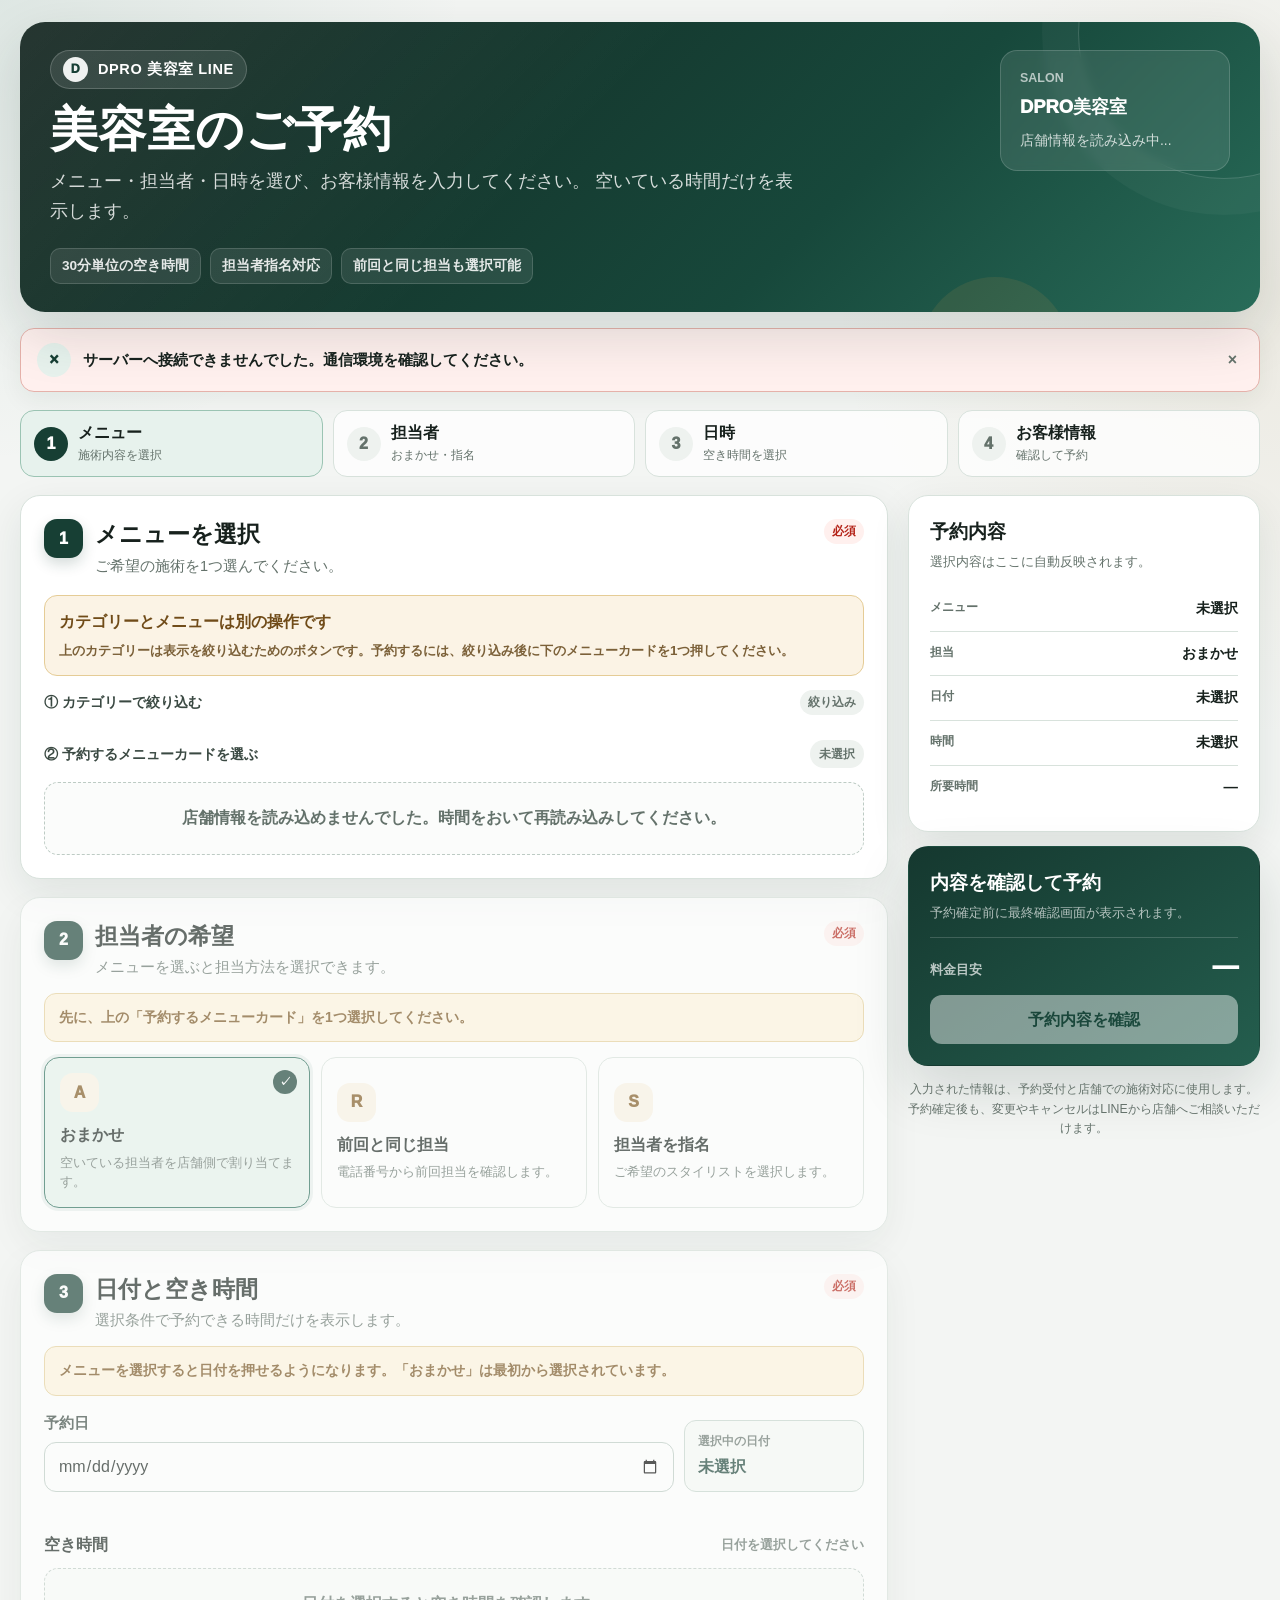
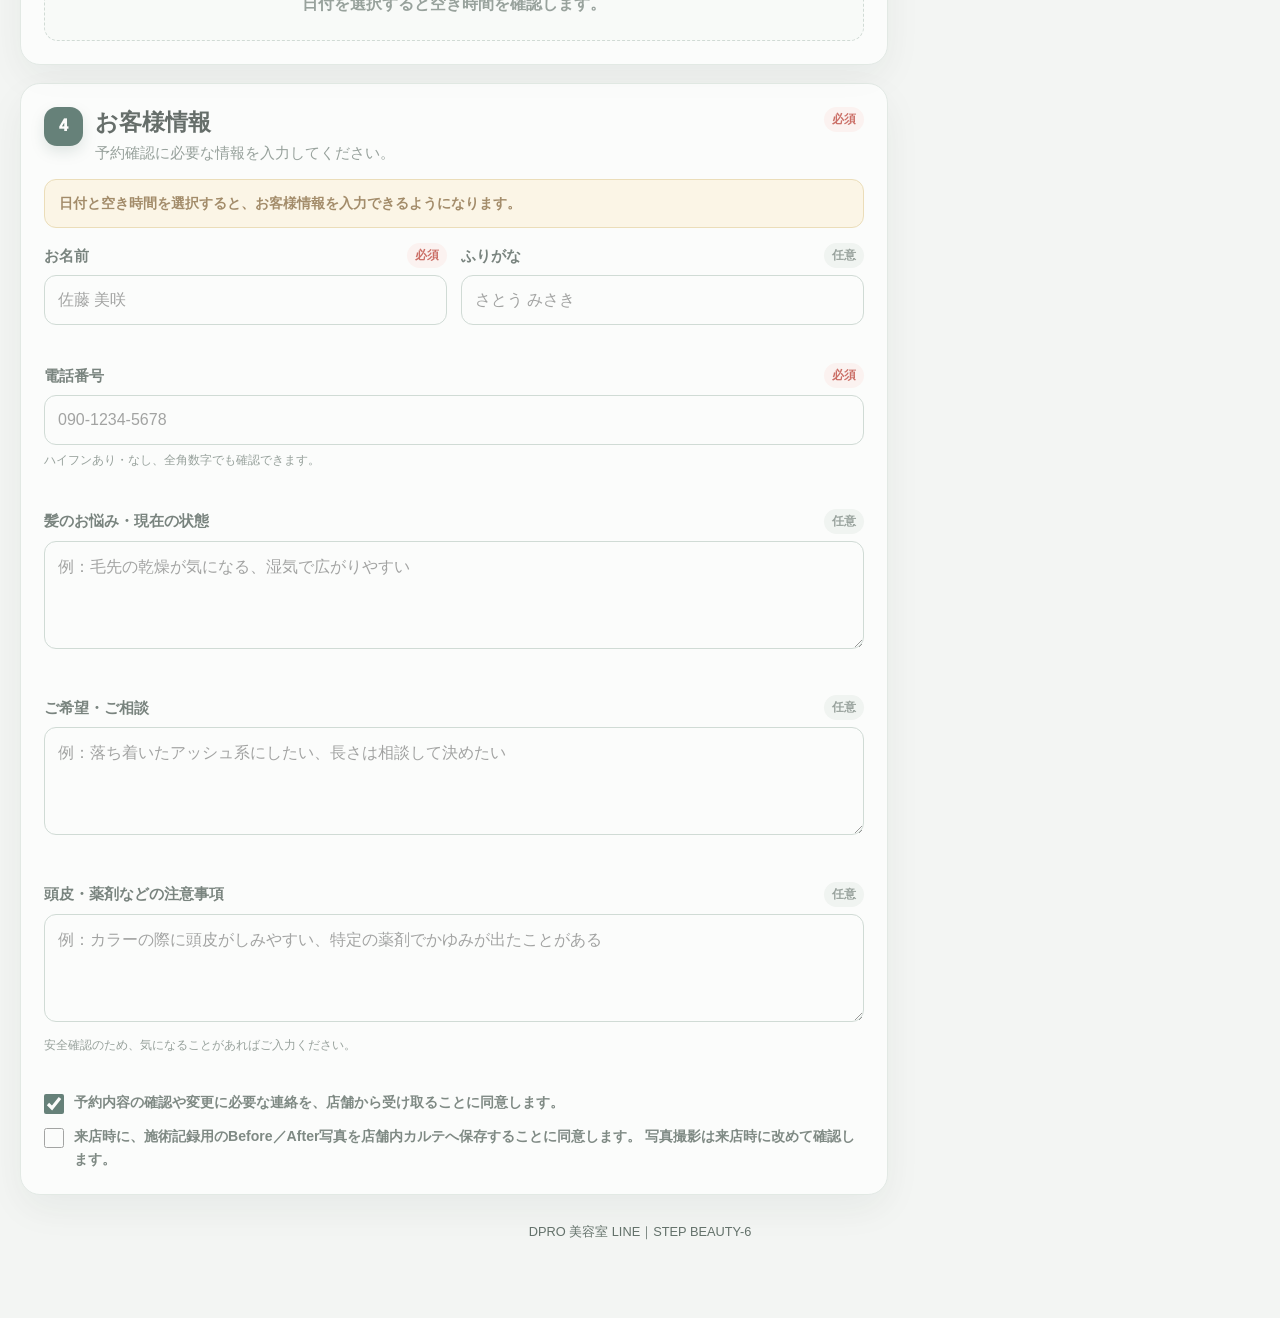
==== commit f407cfd3: "Add files via upload" ====
--- a/index.html
+++ b/index.html
@@ -440,9 +440,70 @@
     }
 
     .category-tab[aria-selected="true"] {
-      border-color: var(--brand);
-      background: var(--brand);
-      color: #fff;
+      border-color: #d2ad6d;
+      background: var(--gold-soft);
+      color: #744d17;
+      box-shadow: 0 0 0 3px rgba(168,121,49,.08);
+    }
+
+    .selection-guide {
+      display: grid;
+      gap: 5px;
+      margin-bottom: 13px;
+      padding: 13px 14px;
+      border: 1px solid #e5cc96;
+      border-radius: 13px;
+      background: var(--gold-soft);
+    }
+
+    .selection-guide__title {
+      color: #704b18;
+      font-weight: 950;
+    }
+
+    .selection-guide__text {
+      color: #7b6038;
+      font-size: .84rem;
+      font-weight: 700;
+    }
+
+    .selection-label {
+      display: flex;
+      align-items: center;
+      justify-content: space-between;
+      gap: 10px;
+      margin: 14px 0 7px;
+      color: #3a4942;
+      font-size: .88rem;
+      font-weight: 950;
+    }
+
+    .selection-status {
+      display: inline-flex;
+      align-items: center;
+      min-height: 28px;
+      padding: 4px 9px;
+      border-radius: 999px;
+      background: #eef2ef;
+      color: var(--muted);
+      font-size: .74rem;
+      font-weight: 950;
+    }
+
+    .selection-status[data-state="selected"] {
+      background: var(--ok-soft);
+      color: var(--ok);
+    }
+
+    .section-gate {
+      margin: -3px 0 15px;
+      padding: 12px 14px;
+      border: 1px solid #e6cf98;
+      border-radius: 12px;
+      background: var(--warn-soft);
+      color: #76501d;
+      font-size: .88rem;
+      font-weight: 850;
     }
 
     .menu-grid {
@@ -489,6 +550,25 @@
       border-color: var(--brand-2);
       background: var(--brand-soft);
       box-shadow: 0 0 0 3px rgba(40,108,89,.10);
+    }
+
+    .menu-card[aria-pressed="true"] {
+      border-width: 2px;
+      background: linear-gradient(145deg, var(--brand-soft), #f8fcfa);
+      box-shadow: 0 0 0 4px rgba(40,108,89,.10), 0 10px 24px rgba(24,69,55,.10);
+    }
+
+    .menu-card:disabled,
+    .choice-card:disabled,
+    .staff-card:disabled,
+    .date-card:disabled,
+    .slot-button:disabled,
+    .input:disabled,
+    .textarea:disabled {
+      cursor: not-allowed;
+      opacity: .48;
+      transform: none;
+      box-shadow: none;
     }
 
     .menu-card__name {
@@ -1424,7 +1504,21 @@
             </div>
             <span class="required">必須</span>
           </div>
+          <div class="selection-guide">
+            <div class="selection-guide__title">カテゴリーとメニューは別の操作です</div>
+            <div class="selection-guide__text">
+              上のカテゴリーは表示を絞り込むためのボタンです。予約するには、絞り込み後に下のメニューカードを1つ押してください。
+            </div>
+          </div>
+          <div class="selection-label">
+            <span>① カテゴリーで絞り込む</span>
+            <span class="optional">絞り込み</span>
+          </div>
           <div class="category-tabs" id="categoryTabs" role="tablist" aria-label="メニューカテゴリー"></div>
+          <div class="selection-label">
+            <span>② 予約するメニューカードを選ぶ</span>
+            <span class="selection-status" id="selectedMenuStatus" data-state="empty">未選択</span>
+          </div>
           <div class="menu-grid" id="menuGrid">
             <div class="loading-box" style="grid-column:1/-1;">メニューを読み込んでいます。</div>
           </div>
@@ -1440,6 +1534,10 @@
               </div>
             </div>
             <span class="required">必須</span>
+          </div>
+
+          <div class="section-gate" id="staffGate">
+            先に、上の「予約するメニューカード」を1つ選択してください。
           </div>
 
           <div class="choice-grid" id="preferenceGrid">
@@ -1494,6 +1592,10 @@
             <span class="required">必須</span>
           </div>
 
+          <div class="section-gate" id="dateGate">
+            メニューを選択すると日付を押せるようになります。「おまかせ」は最初から選択されています。
+          </div>
+
           <div class="date-control">
             <div class="field">
               <label class="label" for="dateInput">
@@ -1528,6 +1630,10 @@
               </div>
             </div>
             <span class="required">必須</span>
+          </div>
+
+          <div class="section-gate" id="customerGate">
+            日付と空き時間を選択すると、お客様情報を入力できるようになります。
           </div>
 
           <div class="form-grid">
@@ -1648,7 +1754,7 @@
 
     <footer class="footer">
       DPRO 美容室 LINE｜STEP BEAUTY-6
-      <span id="pageVersion" hidden>BEAUTY-6-CUSTOMER-RESERVATION-20260713</span>
+      <span id="pageVersion" hidden>BEAUTY-6-R1-DATE-SELECTION-UX-FIX-20260713</span>
     </footer>
   </main>
 
@@ -1709,7 +1815,7 @@
     (() => {
       "use strict";
 
-      const PAGE_VERSION = "BEAUTY-6-CUSTOMER-RESERVATION-20260713";
+      const PAGE_VERSION = "BEAUTY-6-R1-DATE-SELECTION-UX-FIX-20260713";
       const QUICK_DATE_COUNT = 14;
 
       const state = {
@@ -1738,7 +1844,11 @@
         noticeClose: $("#noticeClose"),
         categoryTabs: $("#categoryTabs"),
         menuGrid: $("#menuGrid"),
+        selectedMenuStatus: $("#selectedMenuStatus"),
         staffSection: $("#staffSection"),
+        staffGate: $("#staffGate"),
+        dateGate: $("#dateGate"),
+        customerGate: $("#customerGate"),
         dateSection: $("#dateSection"),
         customerSection: $("#customerSection"),
         preferenceGrid: $("#preferenceGrid"),
@@ -1894,21 +2004,63 @@
           : "未選択";
       }
 
-      function updateSectionStates() {
-        el.staffSection.setAttribute("aria-disabled", state.selectedMenu ? "false" : "true");
-
-        const staffReady =
+      function staffSelectionReady() {
+        return Boolean(
           state.selectedMenu &&
           (
             state.staffPreference === "any" ||
             (state.staffPreference === "specific" && state.selectedStaff) ||
-            (state.staffPreference === "same_as_last" && config().utils.isLikelyJapanesePhone(el.sameStaffPhone.value))
-          );
+            (
+              state.staffPreference === "same_as_last" &&
+              config().utils.isLikelyJapanesePhone(el.sameStaffPhone.value)
+            )
+          )
+        );
+      }
+
+      function updateSectionStates() {
+        const menuReady = Boolean(state.selectedMenu);
+        const staffReady = staffSelectionReady();
+        const slotReady = Boolean(state.selectedSlot);
+
+        el.staffSection.setAttribute("aria-disabled", menuReady ? "false" : "true");
 
         el.dateSection.setAttribute("aria-disabled", staffReady ? "false" : "true");
-        el.customerSection.setAttribute("aria-disabled", state.selectedSlot ? "false" : "true");
-
-        const step1Done = Boolean(state.selectedMenu);
+        el.customerSection.setAttribute("aria-disabled", slotReady ? "false" : "true");
+
+        el.staffGate.hidden = menuReady;
+        el.dateGate.hidden = staffReady;
+        el.customerGate.hidden = slotReady;
+
+        $$(".choice-card").forEach((button) => {
+          button.disabled = !menuReady;
+        });
+        $$(".staff-card").forEach((button) => {
+          button.disabled = !menuReady;
+        });
+        el.sameStaffPhone.disabled = !menuReady;
+        el.dateInput.disabled = !staffReady;
+        $$(".date-card").forEach((button) => {
+          button.disabled = !staffReady;
+        });
+        $$(".slot-button").forEach((button) => {
+          button.disabled = !staffReady;
+        });
+
+        [
+          el.fullName,
+          el.fullNameKana,
+          el.phone,
+          el.hairConcern,
+          el.customerRequest,
+          el.allergyNotice,
+          el.consentContact,
+          el.consentPhoto,
+        ].forEach((input) => {
+          input.disabled = !slotReady;
+        });
+
+        const step1Done = menuReady;
         const step2Done = Boolean(staffReady);
         const step3Done = Boolean(state.selectedSlot);
         const customerStarted = Boolean(
@@ -1937,6 +2089,10 @@
 
       function updateSummary() {
         el.summaryMenu.textContent = state.selectedMenu?.menu_name || "未選択";
+        el.selectedMenuStatus.textContent = state.selectedMenu
+          ? `選択中：${state.selectedMenu.menu_name}`
+          : "未選択";
+        el.selectedMenuStatus.dataset.state = state.selectedMenu ? "selected" : "empty";
         el.summaryStaff.textContent = selectedStaffLabel();
         el.summaryDate.textContent = selectedDateLabel();
         el.summaryTime.textContent = state.selectedSlot?.time || "未選択";
@@ -2022,6 +2178,7 @@
             </div>
           </button>
         `).join("");
+        updateSectionStates();
       }
 
       function renderStaff() {
@@ -2052,6 +2209,7 @@
             </button>
           `;
         }).join("");
+        updateSectionStates();
       }
 
       function renderQuickDates() {
@@ -2088,14 +2246,19 @@
             </button>
           `;
         }).join("");
+        updateSectionStates();
       }
 
       function renderSlots() {
         const slots = state.availability?.slots || [];
         if (!state.selectedDate) {
-          el.slotCountLabel.textContent = "日付を選択してください";
-          el.slotGrid.innerHTML =
-            '<div class="empty-box" style="grid-column:1/-1;">日付を選択すると空き時間を確認します。</div>';
+          const ready = staffSelectionReady();
+          el.slotCountLabel.textContent = ready
+            ? "日付を選択してください"
+            : "メニュー選択後に確認できます";
+          el.slotGrid.innerHTML = ready
+            ? '<div class="empty-box" style="grid-column:1/-1;">日付を選択すると空き時間を確認します。</div>'
+            : '<div class="empty-box" style="grid-column:1/-1;">先に「予約するメニューカード」を選択してください。</div>';
           return;
         }
 
@@ -2118,6 +2281,7 @@
             aria-pressed="${state.selectedSlot?.time === slot.time ? "true" : "false"}"
           >${escapeHtml(slot.time)}</button>
         `).join("");
+        updateSectionStates();
       }
 
       function resetAvailability(options = {}) {
@@ -2154,7 +2318,7 @@
         updateSectionStates();
 
         setNotice(
-          `${menu.menu_name}を選択しました。次に担当者の希望を選んでください。`,
+          `${menu.menu_name}を予約メニューとして選択しました。「おまかせ」が選ばれています。担当を変えない場合は日付を選択してください。`,
           "success"
         );
         document.getElementById("staffSection").scrollIntoView({ behavior: "smooth", block: "start" });
@@ -2573,8 +2737,16 @@
           const button = event.target.closest("[data-category-id]");
           if (!button) return;
           state.selectedCategoryId = button.dataset.categoryId;
+          const categoryName = button.textContent.trim();
           renderCategories();
           renderMenus();
+          updateSectionStates();
+          if (!state.selectedMenu) {
+            setNotice(
+              `${categoryName}に絞り込みました。続けて、下の予約メニューカードを1つ押してください。`,
+              "info"
+            );
+          }
         });
 
         el.menuGrid.addEventListener("click", (event) => {
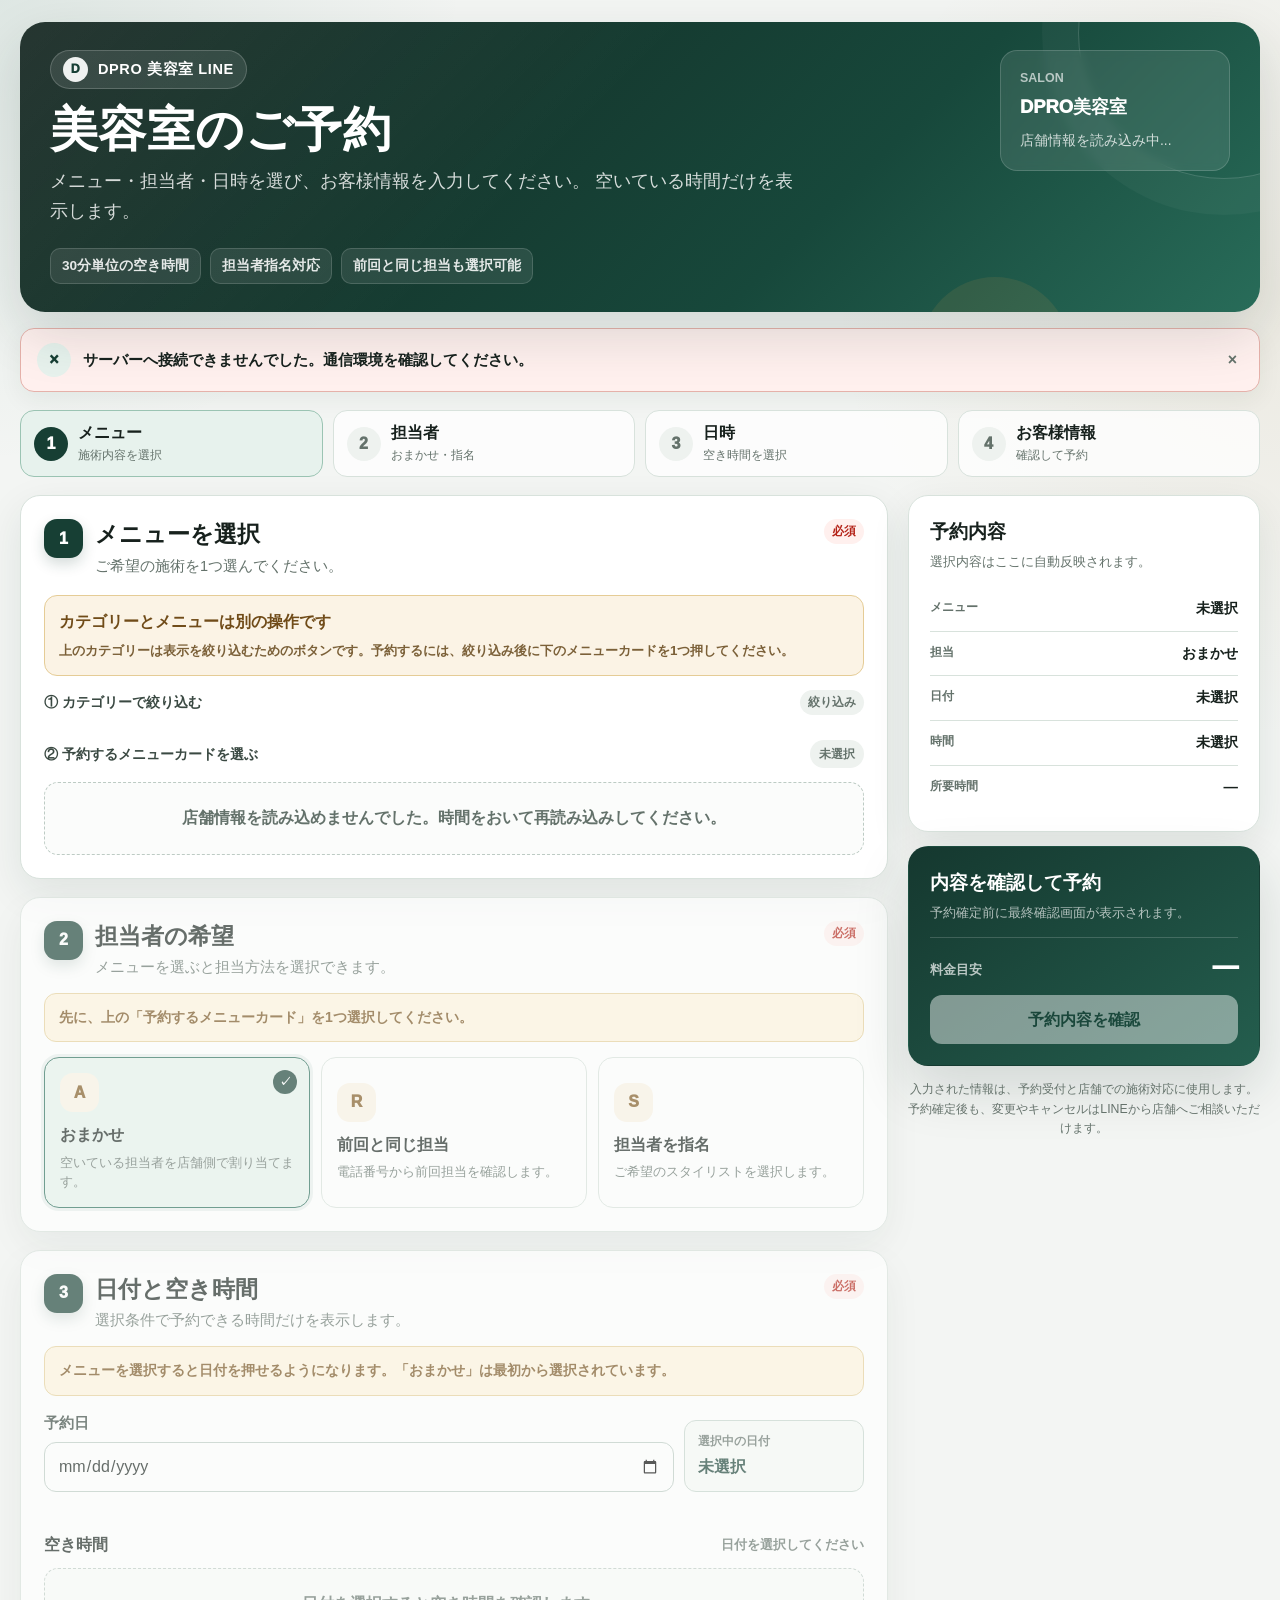
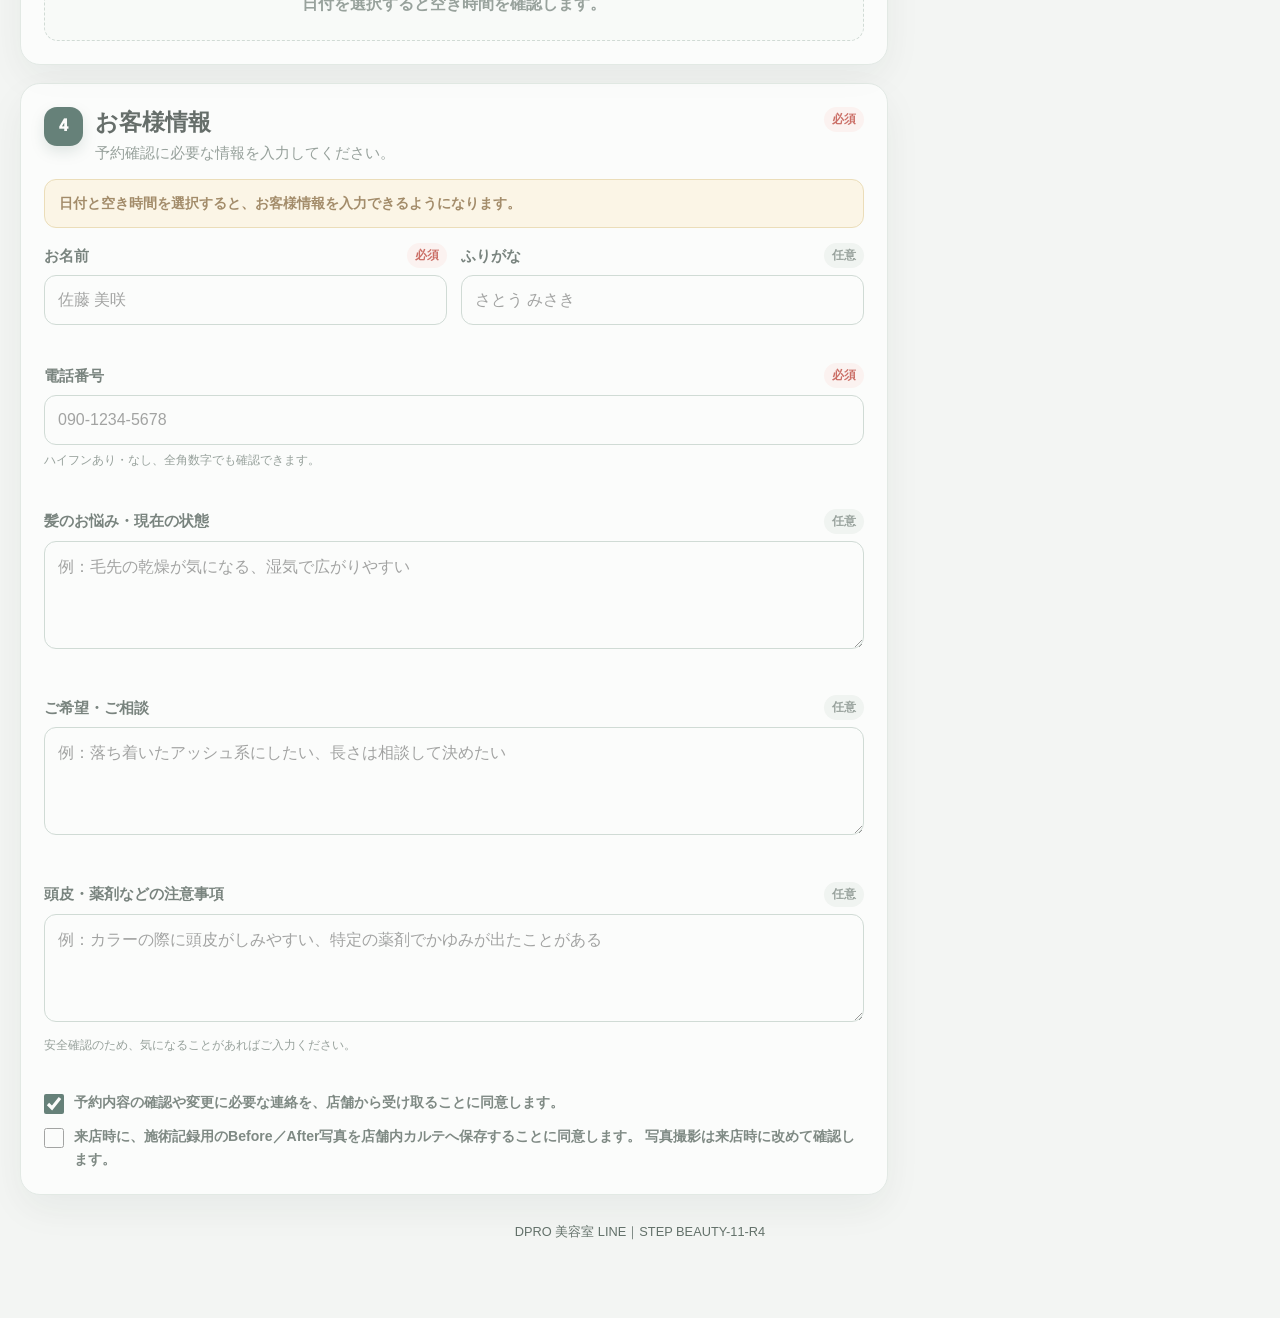
==== commit 24d758ce: "Add files via upload" ====
--- a/index.html
+++ b/index.html
@@ -725,6 +725,63 @@
 
     .field--full { grid-column: 1 / -1; }
 
+    .member-prefill {
+      display: grid;
+      grid-template-columns: minmax(0,1fr) auto;
+      gap: 14px;
+      align-items: center;
+      margin-bottom: 15px;
+      padding: 15px 16px;
+      border: 2px solid #8bbcab;
+      border-radius: 16px;
+      background: linear-gradient(135deg, #edf8f3, #fff);
+      box-shadow: 0 10px 28px rgba(26,86,67,.08);
+    }
+
+    .member-prefill__eyebrow {
+      color: var(--brand-2);
+      font-size: .73rem;
+      font-weight: 950;
+      letter-spacing: .06em;
+    }
+
+    .member-prefill__name {
+      margin-top: 3px;
+      color: var(--brand);
+      font-size: 1.08rem;
+      font-weight: 950;
+    }
+
+    .member-prefill__meta {
+      margin-top: 4px;
+      color: var(--muted);
+      font-size: .79rem;
+      font-weight: 750;
+      line-height: 1.55;
+    }
+
+    .member-prefill__note {
+      margin-top: 6px;
+      color: var(--ok);
+      font-size: .77rem;
+      font-weight: 900;
+    }
+
+    .member-loading {
+      margin-bottom: 15px;
+      padding: 12px 14px;
+      border: 1px solid var(--line);
+      border-radius: 13px;
+      background: var(--surface-soft);
+      color: var(--muted);
+      font-size: .82rem;
+      font-weight: 800;
+    }
+
+    .member-basic-hidden {
+      display: none !important;
+    }
+
     .label {
       display: flex;
       align-items: center;
@@ -1351,6 +1408,15 @@
       .staff-list,
       .form-grid {
         grid-template-columns: 1fr;
+      }
+
+      .member-prefill {
+        grid-template-columns: 1fr;
+        align-items: stretch;
+      }
+
+      .member-prefill .btn {
+        width: 100%;
       }
 
       .field--full { grid-column: auto; }
@@ -1626,7 +1692,7 @@
               <div class="card__num">4</div>
               <div>
                 <h2>お客様情報</h2>
-                <div class="card__help">予約確認に必要な情報を入力してください。</div>
+                <div class="card__help" id="customerHelpText">予約確認に必要な情報を入力してください。</div>
               </div>
             </div>
             <span class="required">必須</span>
@@ -1636,8 +1702,22 @@
             日付と空き時間を選択すると、お客様情報を入力できるようになります。
           </div>
 
+          <div class="member-loading" id="memberIdentityLoading" hidden>
+            LINEの登録情報を確認しています...
+          </div>
+
+          <div class="member-prefill" id="memberPrefill" hidden>
+            <div>
+              <div class="member-prefill__eyebrow">LINE会員情報を自動取得しました</div>
+              <div class="member-prefill__name" id="memberPrefillName">—</div>
+              <div class="member-prefill__meta" id="memberPrefillMeta">—</div>
+              <div class="member-prefill__note">お名前・電話番号の入力は不要です。このまま予約できます。</div>
+            </div>
+            <button class="btn btn--soft" id="memberEditButton" type="button">登録情報を変更</button>
+          </div>
+
           <div class="form-grid">
-            <div class="field">
+            <div class="field" id="memberNameField">
               <label class="label" for="fullName">
                 <span>お名前</span><span class="required">必須</span>
               </label>
@@ -1645,7 +1725,7 @@
               <div class="field-error" id="fullNameError"></div>
             </div>
 
-            <div class="field">
+            <div class="field" id="memberKanaField">
               <label class="label" for="fullNameKana">
                 <span>ふりがな</span><span class="optional">任意</span>
               </label>
@@ -1653,7 +1733,7 @@
               <div class="field-error" id="fullNameKanaError"></div>
             </div>
 
-            <div class="field field--full">
+            <div class="field field--full" id="memberPhoneField">
               <label class="label" for="phone">
                 <span>電話番号</span><span class="required">必須</span>
               </label>
@@ -1753,8 +1833,8 @@
     </div>
 
     <footer class="footer">
-      DPRO 美容室 LINE｜STEP BEAUTY-6
-      <span id="pageVersion" hidden>BEAUTY-6-R1-DATE-SELECTION-UX-FIX-20260713</span>
+      DPRO 美容室 LINE｜STEP BEAUTY-11-R4
+      <span id="pageVersion" hidden>BEAUTY-11-R4-LINE-MEMBER-AUTO-PREFILL-20260714</span>
     </footer>
   </main>
 
@@ -1815,7 +1895,7 @@
     (() => {
       "use strict";
 
-      const PAGE_VERSION = "BEAUTY-6-R1-DATE-SELECTION-UX-FIX-20260713";
+      const PAGE_VERSION = "BEAUTY-11-R4-LINE-MEMBER-AUTO-PREFILL-20260714";
       const QUICK_DATE_COUNT = 14;
 
       const state = {
@@ -1830,6 +1910,10 @@
         selectedSlot: null,
         submitting: false,
         reservationResult: null,
+        memberIdentity: null,
+        memberIdentityLoading: false,
+        memberIdentityEditing: false,
+        resolvedLineUserId: "",
       };
 
       const $ = (selector) => document.querySelector(selector);
@@ -1865,6 +1949,15 @@
         fullName: $("#fullName"),
         fullNameKana: $("#fullNameKana"),
         phone: $("#phone"),
+        memberNameField: $("#memberNameField"),
+        memberKanaField: $("#memberKanaField"),
+        memberPhoneField: $("#memberPhoneField"),
+        memberIdentityLoading: $("#memberIdentityLoading"),
+        memberPrefill: $("#memberPrefill"),
+        memberPrefillName: $("#memberPrefillName"),
+        memberPrefillMeta: $("#memberPrefillMeta"),
+        memberEditButton: $("#memberEditButton"),
+        customerHelpText: $("#customerHelpText"),
         hairConcern: $("#hairConcern"),
         customerRequest: $("#customerRequest"),
         allergyNotice: $("#allergyNotice"),
@@ -2568,9 +2661,8 @@
 
       function reservationPayload() {
         const lineUserId =
-          config().utils.getQueryParam("line_user_id") ||
-          localStorage.getItem(config().STORAGE_KEYS.MEMBER_LINE_USER_ID) ||
-          "";
+          state.resolvedLineUserId ||
+          resolveLineUserId();
 
         const payload = {
           menu_id: state.selectedMenu.id,
@@ -2623,8 +2715,9 @@
           if (result?.reservation?.id) {
             localStorage.setItem(config().STORAGE_KEYS.LAST_RESERVATION_ID, result.reservation.id);
           }
-          const lineUserId = config().utils.getQueryParam("line_user_id");
+          const lineUserId = state.resolvedLineUserId || resolveLineUserId();
           if (lineUserId) {
+            state.resolvedLineUserId = lineUserId;
             localStorage.setItem(config().STORAGE_KEYS.MEMBER_LINE_USER_ID, lineUserId);
           }
 
@@ -2691,8 +2784,14 @@
 
         el.dateInput.value = "";
         el.selectedDateLabel.textContent = "未選択";
-        el.fullName.value = "";
-        el.fullNameKana.value = "";
+        if (state.memberIdentity) {
+          state.memberIdentityEditing = false;
+          applyMemberIdentityValues();
+          renderMemberIdentity();
+        } else {
+          el.fullName.value = "";
+          el.fullNameKana.value = "";
+        }
         el.hairConcern.value = "";
         el.customerRequest.value = "";
         el.allergyNotice.value = "";
@@ -2715,6 +2814,116 @@
         document.getElementById("menuSection").scrollIntoView({ behavior: "smooth", block: "start" });
       }
 
+      function resolveLineUserId() {
+        return (
+          config().utils.getQueryParam("line_user_id") ||
+          localStorage.getItem(config().STORAGE_KEYS.MEMBER_LINE_USER_ID) ||
+          ""
+        ).trim();
+      }
+
+      function setMemberBasicFieldsVisible(visible) {
+        [el.memberNameField, el.memberKanaField, el.memberPhoneField].forEach((field) => {
+          field.classList.toggle("member-basic-hidden", !visible);
+        });
+      }
+
+      function applyMemberIdentityValues() {
+        const member = state.memberIdentity;
+        if (!member) return;
+        el.fullName.value = member.full_name || "";
+        el.fullNameKana.value = member.full_name_kana || "";
+        el.phone.value = config().utils.formatPhone(member.phone || "");
+        el.sameStaffPhone.value = config().utils.formatPhone(member.phone || "");
+        if (typeof member.consent_contact === "boolean") {
+          el.consentContact.checked = member.consent_contact;
+        }
+        if (typeof member.consent_photo === "boolean") {
+          el.consentPhoto.checked = member.consent_photo;
+        }
+      }
+
+      function renderMemberIdentity() {
+        const member = state.memberIdentity;
+        if (!member) {
+          el.memberPrefill.hidden = true;
+          el.memberIdentityLoading.hidden = true;
+          setMemberBasicFieldsVisible(true);
+          el.customerHelpText.textContent = "予約確認に必要な情報を入力してください。";
+          return;
+        }
+
+        applyMemberIdentityValues();
+        const lastVisit = member.last_visit_date
+          ? `前回来店：${config().utils.formatDate(member.last_visit_date)}`
+          : "前回来店：まだありません";
+        el.memberPrefillName.textContent = `${member.full_name || "お客様"}様`;
+        el.memberPrefillMeta.textContent = [
+          member.customer_no || "",
+          config().utils.formatPhone(member.phone || ""),
+          lastVisit,
+        ].filter(Boolean).join(" ／ ");
+        el.memberPrefill.hidden = false;
+        el.memberIdentityLoading.hidden = true;
+        el.memberEditButton.textContent = state.memberIdentityEditing
+          ? "登録情報の入力を省略"
+          : "登録情報を変更";
+        setMemberBasicFieldsVisible(state.memberIdentityEditing);
+        el.customerHelpText.textContent = state.memberIdentityEditing
+          ? "登録情報を修正できます。変更内容は予約確定時に顧客情報へ反映されます。"
+          : "LINE会員情報を読み込みました。お名前・電話番号は入力不要です。";
+        updateSectionStates();
+      }
+
+      async function loadMemberIdentity() {
+        const lineUserId = resolveLineUserId();
+        state.resolvedLineUserId = lineUserId;
+        if (!lineUserId) {
+          renderMemberIdentity();
+          return;
+        }
+
+        localStorage.setItem(config().STORAGE_KEYS.MEMBER_LINE_USER_ID, lineUserId);
+        state.memberIdentityLoading = true;
+        el.memberIdentityLoading.hidden = false;
+        el.memberPrefill.hidden = true;
+
+        try {
+          const profile = await config().api.memberProfile({ line_user_id: lineUserId });
+          state.memberIdentity = profile?.member || null;
+          state.memberIdentityEditing = false;
+          renderMemberIdentity();
+          if (state.memberIdentity) {
+            setNotice(
+              `${state.memberIdentity.full_name || "お客様"}様の登録情報を読み込みました。基本情報の入力は不要です。`,
+              "success"
+            );
+          }
+        } catch (error) {
+          state.memberIdentity = null;
+          state.memberIdentityEditing = false;
+          renderMemberIdentity();
+          if (error?.code !== "MEMBER_NOT_FOUND" && Number(error?.status || error?.statusCode) !== 404) {
+            console.warn("LINE会員情報の取得に失敗しました。", error);
+          }
+        } finally {
+          state.memberIdentityLoading = false;
+          el.memberIdentityLoading.hidden = true;
+        }
+      }
+
+      function toggleMemberIdentityEditing() {
+        if (!state.memberIdentity) return;
+        state.memberIdentityEditing = !state.memberIdentityEditing;
+        if (!state.memberIdentityEditing) {
+          applyMemberIdentityValues();
+        }
+        renderMemberIdentity();
+        if (state.memberIdentityEditing) {
+          el.fullName.focus();
+        }
+      }
+
       function prefillKnownValues() {
         const queryPhone = config().utils.getQueryParam("phone");
         const savedPhone = localStorage.getItem(config().STORAGE_KEYS.MEMBER_PHONE) || "";
@@ -2724,7 +2933,8 @@
           el.sameStaffPhone.value = config().utils.formatPhone(phoneValue);
         }
 
-        const lineUserId = config().utils.getQueryParam("line_user_id");
+        const lineUserId = resolveLineUserId();
+        state.resolvedLineUserId = lineUserId;
         if (lineUserId) {
           localStorage.setItem(config().STORAGE_KEYS.MEMBER_LINE_USER_ID, lineUserId);
         }
@@ -2817,6 +3027,7 @@
         });
 
         el.consentContact.addEventListener("change", updateSectionStates);
+        el.memberEditButton.addEventListener("click", toggleMemberIdentityEditing);
 
         el.confirmButton.addEventListener("click", openConfirmDialog);
         el.mobileConfirmButton.addEventListener("click", openConfirmDialog);
@@ -2898,6 +3109,7 @@
         prefillKnownValues();
         bindEvents();
         await loadPublicConfig();
+        await loadMemberIdentity();
       }
 
       if (document.readyState === "loading") {
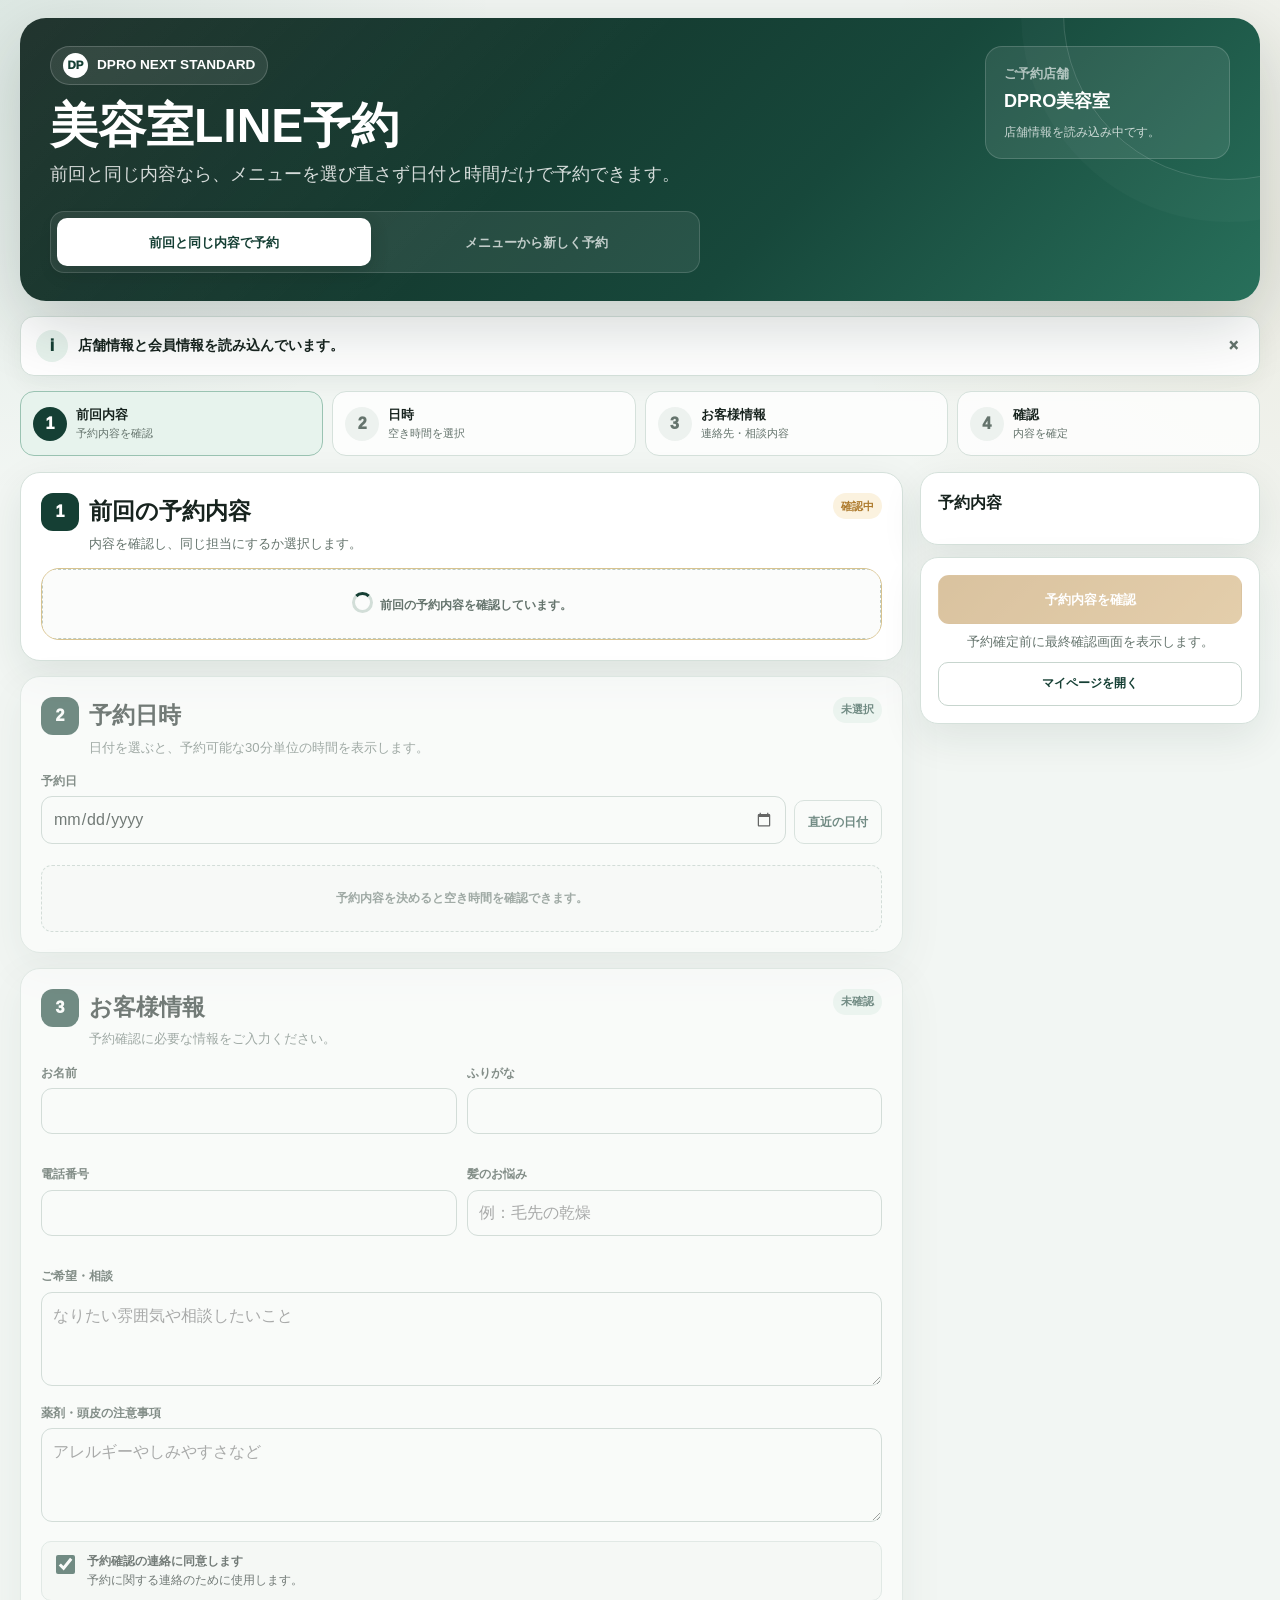
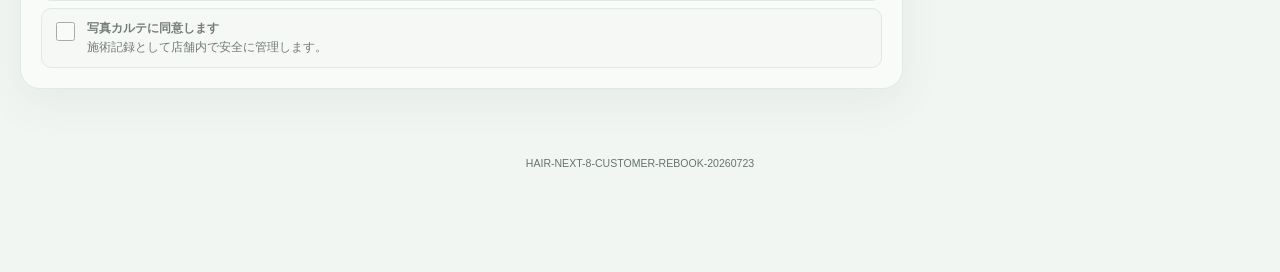
==== commit 279d3afb: "STEP HAIR-NEXT-8 improve customer rebook and member portal" ====
--- a/index.html
+++ b/index.html
@@ -1,3123 +1,175 @@
 <!doctype html>
 <html lang="ja">
 <head>
-  <meta charset="utf-8">
-  <meta name="viewport" content="width=device-width, initial-scale=1, viewport-fit=cover">
-  <meta name="theme-color" content="#173f34">
-  <title>DPRO美容室｜LINE予約</title>
-  <meta name="description" content="DPRO美容室のLINE予約。メニュー、担当者、日時を選んで簡単に予約できます。">
-  <style>
-    :root {
-      --bg: #f3f5f3;
-      --surface: #ffffff;
-      --surface-soft: #f8faf8;
-      --ink: #17211d;
-      --muted: #64726b;
-      --line: #d8e2dc;
-      --brand: #173f34;
-      --brand-2: #286c59;
-      --brand-3: #3a8a73;
-      --brand-soft: #e7f2ed;
-      --gold: #a87931;
-      --gold-2: #c79649;
-      --gold-soft: #fbf3e5;
-      --ok: #176b43;
-      --ok-soft: #e9f7ef;
-      --warn: #9b5e05;
-      --warn-soft: #fff5df;
-      --error: #b42318;
-      --error-soft: #fff0ee;
-      --info: #245ca8;
-      --info-soft: #edf4ff;
-      --shadow: 0 14px 40px rgba(22, 50, 40, .09);
-      --shadow-strong: 0 22px 54px rgba(22, 50, 40, .15);
-      --radius: 20px;
-      --radius-sm: 13px;
-      --max: 1240px;
-    }
-
-    * { box-sizing: border-box; }
-
-    html {
-      font-size: 16px;
-      scroll-behavior: smooth;
-    }
-
-    body {
-      margin: 0;
-      min-height: 100vh;
-      color: var(--ink);
-      background:
-        radial-gradient(circle at 0 0, rgba(40,108,89,.10), transparent 29rem),
-        radial-gradient(circle at 100% 10%, rgba(168,121,49,.09), transparent 28rem),
-        var(--bg);
-      font-family:
-        -apple-system, BlinkMacSystemFont, "Segoe UI", "Hiragino Sans",
-        "Yu Gothic UI", "Yu Gothic", Meiryo, sans-serif;
-      line-height: 1.65;
-      -webkit-font-smoothing: antialiased;
-      padding-bottom: env(safe-area-inset-bottom);
-    }
-
-    body.is-locked { overflow: hidden; }
-
-    button, input, select, textarea { font: inherit; }
-
-    button, a { -webkit-tap-highlight-color: transparent; }
-
-    button { color: inherit; }
-
-    a { color: inherit; }
-
-    [hidden] { display: none !important; }
-
-    .shell {
-      width: min(calc(100% - 32px), var(--max));
-      margin: 0 auto;
-      padding: 22px 0 76px;
-    }
-
-    .hero {
-      position: relative;
-      overflow: hidden;
-      padding: 28px 30px;
-      border-radius: 25px;
-      background:
-        linear-gradient(135deg, rgba(255,255,255,.08), transparent 44%),
-        linear-gradient(135deg, #13251f, #17483b 65%, #286c59);
-      color: #fff;
-      box-shadow: var(--shadow-strong);
-    }
-
-    .hero::before,
-    .hero::after {
-      content: "";
-      position: absolute;
-      border-radius: 50%;
-      pointer-events: none;
-    }
-
-    .hero::before {
-      width: 290px;
-      height: 290px;
-      right: -110px;
-      top: -135px;
-      border: 1px solid rgba(255,255,255,.17);
-      box-shadow: 0 0 0 36px rgba(255,255,255,.035);
-    }
-
-    .hero::after {
-      width: 150px;
-      height: 150px;
-      right: 190px;
-      bottom: -115px;
-      background: rgba(200,151,73,.12);
-    }
-
-    .hero__row {
-      position: relative;
-      z-index: 1;
-      display: flex;
-      justify-content: space-between;
-      align-items: flex-start;
-      gap: 26px;
-      flex-wrap: wrap;
-    }
-
-    .brand-mark {
-      display: inline-flex;
-      align-items: center;
-      gap: 10px;
-      min-height: 38px;
-      padding: 6px 12px;
-      border: 1px solid rgba(255,255,255,.19);
-      border-radius: 999px;
-      background: rgba(255,255,255,.10);
-      font-size: .91rem;
-      font-weight: 850;
-      letter-spacing: .04em;
-    }
-
-    .brand-mark__icon {
-      display: grid;
-      place-items: center;
-      width: 25px;
-      height: 25px;
-      border-radius: 50%;
-      background: rgba(255,255,255,.92);
-      color: var(--brand);
-      font-size: .78rem;
-      font-weight: 950;
-    }
-
-    h1 {
-      margin: 13px 0 7px;
-      font-size: clamp(1.75rem, 5vw, 3rem);
-      line-height: 1.18;
-      letter-spacing: .01em;
-    }
-
-    .hero__lead {
-      margin: 0;
-      max-width: 760px;
-      color: rgba(255,255,255,.82);
-      font-size: clamp(1rem, 2vw, 1.14rem);
-    }
-
-    .hero__shop {
-      min-width: 230px;
-      padding: 17px 19px;
-      border: 1px solid rgba(255,255,255,.16);
-      border-radius: 17px;
-      background: rgba(255,255,255,.10);
-      backdrop-filter: blur(5px);
-    }
-
-    .hero__shop-label {
-      color: rgba(255,255,255,.65);
-      font-size: .78rem;
-      font-weight: 800;
-    }
-
-    .hero__shop-name {
-      margin-top: 3px;
-      font-size: 1.15rem;
-      font-weight: 950;
-    }
-
-    .hero__shop-meta {
-      margin-top: 8px;
-      color: rgba(255,255,255,.78);
-      font-size: .86rem;
-    }
-
-    .hero__chips {
-      position: relative;
-      z-index: 1;
-      display: flex;
-      flex-wrap: wrap;
-      gap: 9px;
-      margin-top: 22px;
-    }
-
-    .hero-chip {
-      display: inline-flex;
-      align-items: center;
-      min-height: 36px;
-      padding: 6px 11px;
-      border: 1px solid rgba(255,255,255,.15);
-      border-radius: 10px;
-      background: rgba(255,255,255,.09);
-      color: rgba(255,255,255,.88);
-      font-size: .85rem;
-      font-weight: 800;
-    }
-
-    .notice {
-      display: grid;
-      grid-template-columns: auto minmax(0,1fr) auto;
-      gap: 12px;
-      align-items: center;
-      margin-top: 16px;
-      padding: 14px 16px;
-      border: 1px solid #c8d9d0;
-      border-radius: 14px;
-      background: #fff;
-      box-shadow: 0 8px 24px rgba(22,50,40,.06);
-    }
-
-    .notice[data-state="error"] {
-      border-color: #e5b1aa;
-      background: var(--error-soft);
-    }
-
-    .notice[data-state="warning"] {
-      border-color: #e8cf92;
-      background: var(--warn-soft);
-    }
-
-    .notice[data-state="success"] {
-      border-color: #abd8bf;
-      background: var(--ok-soft);
-    }
-
-    .notice__icon {
-      display: grid;
-      place-items: center;
-      width: 34px;
-      height: 34px;
-      border-radius: 50%;
-      background: var(--brand-soft);
-      color: var(--brand);
-      font-weight: 950;
-    }
-
-    .notice__text {
-      min-width: 0;
-      font-size: .94rem;
-      font-weight: 750;
-    }
-
-    .notice__close {
-      border: 0;
-      background: transparent;
-      color: var(--muted);
-      cursor: pointer;
-      font-weight: 900;
-    }
-
-    .stepper {
-      display: grid;
-      grid-template-columns: repeat(4, minmax(0,1fr));
-      gap: 10px;
-      margin: 18px 0;
-    }
-
-    .step {
-      display: grid;
-      grid-template-columns: 34px minmax(0,1fr);
-      gap: 10px;
-      align-items: center;
-      min-height: 66px;
-      padding: 11px 13px;
-      border: 1px solid var(--line);
-      border-radius: 14px;
-      background: rgba(255,255,255,.76);
-    }
-
-    .step[data-state="active"] {
-      border-color: #9bc4b3;
-      background: var(--brand-soft);
-    }
-
-    .step[data-state="done"] {
-      border-color: #a7d4bb;
-      background: var(--ok-soft);
-    }
-
-    .step__number {
-      display: grid;
-      place-items: center;
-      width: 34px;
-      height: 34px;
-      border-radius: 50%;
-      background: #eef2ef;
-      color: var(--muted);
-      font-weight: 950;
-    }
-
-    .step[data-state="active"] .step__number {
-      background: var(--brand);
-      color: #fff;
-    }
-
-    .step[data-state="done"] .step__number {
-      background: var(--ok);
-      color: #fff;
-    }
-
-    .step__label {
-      font-weight: 900;
-      line-height: 1.35;
-    }
-
-    .step__sub {
-      margin-top: 1px;
-      color: var(--muted);
-      font-size: .78rem;
-    }
-
-    .main-grid {
-      display: grid;
-      grid-template-columns: minmax(0,1fr) 352px;
-      gap: 20px;
-      align-items: start;
-    }
-
-    .flow {
-      display: grid;
-      gap: 18px;
-    }
-
-    .card {
-      min-width: 0;
-      padding: 23px;
-      border: 1px solid var(--line);
-      border-radius: var(--radius);
-      background: var(--surface);
-      box-shadow: var(--shadow);
-      scroll-margin-top: 14px;
-    }
-
-    .card[aria-disabled="true"] {
-      opacity: .64;
-    }
-
-    .card__head {
-      display: flex;
-      justify-content: space-between;
-      align-items: flex-start;
-      gap: 16px;
-      margin-bottom: 17px;
-    }
-
-    .card__title-wrap {
-      display: flex;
-      align-items: flex-start;
-      gap: 12px;
-      min-width: 0;
-    }
-
-    .card__num {
-      display: grid;
-      place-items: center;
-      flex: 0 0 auto;
-      width: 39px;
-      height: 39px;
-      border-radius: 13px;
-      background: var(--brand);
-      color: #fff;
-      font-weight: 950;
-      box-shadow: 0 6px 14px rgba(23,63,52,.18);
-    }
-
-    .card h2 {
-      margin: 0;
-      font-size: clamp(1.18rem, 2.7vw, 1.45rem);
-      line-height: 1.35;
-    }
-
-    .card__help {
-      margin-top: 3px;
-      color: var(--muted);
-      font-size: .91rem;
-    }
-
-    .required {
-      display: inline-flex;
-      align-items: center;
-      min-height: 25px;
-      padding: 3px 8px;
-      border-radius: 999px;
-      background: var(--error-soft);
-      color: var(--error);
-      font-size: .72rem;
-      font-weight: 900;
-      white-space: nowrap;
-    }
-
-    .optional {
-      display: inline-flex;
-      align-items: center;
-      min-height: 25px;
-      padding: 3px 8px;
-      border-radius: 999px;
-      background: #eef2ef;
-      color: var(--muted);
-      font-size: .72rem;
-      font-weight: 900;
-      white-space: nowrap;
-    }
-
-    .category-tabs {
-      display: flex;
-      gap: 8px;
-      overflow-x: auto;
-      padding-bottom: 4px;
-      scrollbar-width: thin;
-    }
-
-    .category-tab {
-      flex: 0 0 auto;
-      min-height: 42px;
-      padding: 8px 14px;
-      border: 1px solid #cbd8d2;
-      border-radius: 999px;
-      background: #fff;
-      color: var(--muted);
-      cursor: pointer;
-      font-weight: 850;
-    }
-
-    .category-tab[aria-selected="true"] {
-      border-color: #d2ad6d;
-      background: var(--gold-soft);
-      color: #744d17;
-      box-shadow: 0 0 0 3px rgba(168,121,49,.08);
-    }
-
-    .selection-guide {
-      display: grid;
-      gap: 5px;
-      margin-bottom: 13px;
-      padding: 13px 14px;
-      border: 1px solid #e5cc96;
-      border-radius: 13px;
-      background: var(--gold-soft);
-    }
-
-    .selection-guide__title {
-      color: #704b18;
-      font-weight: 950;
-    }
-
-    .selection-guide__text {
-      color: #7b6038;
-      font-size: .84rem;
-      font-weight: 700;
-    }
-
-    .selection-label {
-      display: flex;
-      align-items: center;
-      justify-content: space-between;
-      gap: 10px;
-      margin: 14px 0 7px;
-      color: #3a4942;
-      font-size: .88rem;
-      font-weight: 950;
-    }
-
-    .selection-status {
-      display: inline-flex;
-      align-items: center;
-      min-height: 28px;
-      padding: 4px 9px;
-      border-radius: 999px;
-      background: #eef2ef;
-      color: var(--muted);
-      font-size: .74rem;
-      font-weight: 950;
-    }
-
-    .selection-status[data-state="selected"] {
-      background: var(--ok-soft);
-      color: var(--ok);
-    }
-
-    .section-gate {
-      margin: -3px 0 15px;
-      padding: 12px 14px;
-      border: 1px solid #e6cf98;
-      border-radius: 12px;
-      background: var(--warn-soft);
-      color: #76501d;
-      font-size: .88rem;
-      font-weight: 850;
-    }
-
-    .menu-grid {
-      display: grid;
-      grid-template-columns: repeat(2, minmax(0,1fr));
-      gap: 12px;
-      margin-top: 14px;
-    }
-
-    .menu-card,
-    .choice-card,
-    .staff-card,
-    .date-card,
-    .slot-button {
-      position: relative;
-      border: 1px solid var(--line);
-      background: #fff;
-      cursor: pointer;
-      transition: border-color .15s ease, transform .15s ease, box-shadow .15s ease, background .15s ease;
-    }
-
-    .menu-card:hover,
-    .choice-card:hover,
-    .staff-card:hover,
-    .date-card:hover,
-    .slot-button:hover {
-      transform: translateY(-1px);
-      border-color: #9ebcad;
-      box-shadow: 0 8px 22px rgba(24,69,55,.08);
-    }
-
-    .menu-card {
-      min-height: 148px;
-      padding: 16px;
-      border-radius: 15px;
-      text-align: left;
-    }
-
-    .menu-card[aria-pressed="true"],
-    .choice-card[aria-pressed="true"],
-    .staff-card[aria-pressed="true"],
-    .date-card[aria-pressed="true"],
-    .slot-button[aria-pressed="true"] {
-      border-color: var(--brand-2);
-      background: var(--brand-soft);
-      box-shadow: 0 0 0 3px rgba(40,108,89,.10);
-    }
-
-    .menu-card[aria-pressed="true"] {
-      border-width: 2px;
-      background: linear-gradient(145deg, var(--brand-soft), #f8fcfa);
-      box-shadow: 0 0 0 4px rgba(40,108,89,.10), 0 10px 24px rgba(24,69,55,.10);
-    }
-
-    .menu-card:disabled,
-    .choice-card:disabled,
-    .staff-card:disabled,
-    .date-card:disabled,
-    .slot-button:disabled,
-    .input:disabled,
-    .textarea:disabled {
-      cursor: not-allowed;
-      opacity: .48;
-      transform: none;
-      box-shadow: none;
-    }
-
-    .menu-card__name {
-      padding-right: 28px;
-      font-size: 1.03rem;
-      font-weight: 950;
-    }
-
-    .menu-card__desc {
-      margin-top: 5px;
-      color: var(--muted);
-      font-size: .85rem;
-      line-height: 1.55;
-    }
-
-    .menu-card__bottom {
-      display: flex;
-      align-items: flex-end;
-      justify-content: space-between;
-      gap: 10px;
-      margin-top: 12px;
-    }
-
-    .menu-card__price {
-      color: var(--brand);
-      font-size: 1.14rem;
-      font-weight: 950;
-    }
-
-    .menu-card__time {
-      color: var(--muted);
-      font-size: .8rem;
-      font-weight: 800;
-    }
-
-    .selected-check {
-      position: absolute;
-      top: 12px;
-      right: 12px;
-      display: none;
-      place-items: center;
-      width: 24px;
-      height: 24px;
-      border-radius: 50%;
-      background: var(--brand);
-      color: #fff;
-      font-size: .76rem;
-      font-weight: 950;
-    }
-
-    [aria-pressed="true"] .selected-check { display: grid; }
-
-    .choice-grid {
-      display: grid;
-      grid-template-columns: repeat(3, minmax(0,1fr));
-      gap: 11px;
-    }
-
-    .choice-card {
-      min-height: 142px;
-      padding: 15px;
-      border-radius: 15px;
-      text-align: left;
-    }
-
-    .choice-icon {
-      display: grid;
-      place-items: center;
-      width: 39px;
-      height: 39px;
-      border-radius: 13px;
-      background: var(--gold-soft);
-      color: #7d551d;
-      font-weight: 950;
-    }
-
-    .choice-name {
-      margin-top: 10px;
-      font-weight: 950;
-    }
-
-    .choice-desc {
-      margin-top: 4px;
-      color: var(--muted);
-      font-size: .82rem;
-      line-height: 1.5;
-    }
-
-    .staff-list {
-      display: grid;
-      grid-template-columns: repeat(2, minmax(0,1fr));
-      gap: 10px;
-      margin-top: 13px;
-    }
-
-    .staff-card {
-      display: grid;
-      grid-template-columns: 45px minmax(0,1fr);
-      gap: 11px;
-      align-items: center;
-      min-height: 82px;
-      padding: 12px;
-      border-radius: 14px;
-      text-align: left;
-    }
-
-    .staff-avatar {
-      display: grid;
-      place-items: center;
-      width: 45px;
-      height: 45px;
-      border-radius: 50%;
-      background: linear-gradient(135deg, var(--brand-soft), #fff);
-      border: 1px solid #c8ded4;
-      color: var(--brand);
-      font-weight: 950;
-    }
-
-    .staff-name { font-weight: 950; }
-
-    .staff-desc {
-      margin-top: 2px;
-      color: var(--muted);
-      font-size: .78rem;
-      line-height: 1.45;
-    }
-
-    .inline-panel {
-      margin-top: 13px;
-      padding: 14px;
-      border: 1px solid #e3cf9e;
-      border-radius: 14px;
-      background: var(--gold-soft);
-    }
-
-    .inline-panel__title {
-      color: #714c19;
-      font-weight: 900;
-    }
-
-    .inline-panel__text {
-      margin-top: 3px;
-      color: #7b5c32;
-      font-size: .85rem;
-    }
-
-    .form-grid {
-      display: grid;
-      grid-template-columns: repeat(2, minmax(0,1fr));
-      gap: 14px;
-    }
-
-    .field { min-width: 0; }
-
-    .field--full { grid-column: 1 / -1; }
-
-    .member-prefill {
-      display: grid;
-      grid-template-columns: minmax(0,1fr) auto;
-      gap: 14px;
-      align-items: center;
-      margin-bottom: 15px;
-      padding: 15px 16px;
-      border: 2px solid #8bbcab;
-      border-radius: 16px;
-      background: linear-gradient(135deg, #edf8f3, #fff);
-      box-shadow: 0 10px 28px rgba(26,86,67,.08);
-    }
-
-    .member-prefill__eyebrow {
-      color: var(--brand-2);
-      font-size: .73rem;
-      font-weight: 950;
-      letter-spacing: .06em;
-    }
-
-    .member-prefill__name {
-      margin-top: 3px;
-      color: var(--brand);
-      font-size: 1.08rem;
-      font-weight: 950;
-    }
-
-    .member-prefill__meta {
-      margin-top: 4px;
-      color: var(--muted);
-      font-size: .79rem;
-      font-weight: 750;
-      line-height: 1.55;
-    }
-
-    .member-prefill__note {
-      margin-top: 6px;
-      color: var(--ok);
-      font-size: .77rem;
-      font-weight: 900;
-    }
-
-    .member-loading {
-      margin-bottom: 15px;
-      padding: 12px 14px;
-      border: 1px solid var(--line);
-      border-radius: 13px;
-      background: var(--surface-soft);
-      color: var(--muted);
-      font-size: .82rem;
-      font-weight: 800;
-    }
-
-    .member-basic-hidden {
-      display: none !important;
-    }
-
-    .label {
-      display: flex;
-      align-items: center;
-      justify-content: space-between;
-      gap: 8px;
-      margin-bottom: 7px;
-      color: #35443d;
-      font-size: .91rem;
-      font-weight: 900;
-    }
-
-    .input,
-    .textarea {
-      width: 100%;
-      border: 1px solid #bccbc4;
-      border-radius: 12px;
-      background: #fff;
-      color: var(--ink);
-      outline: none;
-      transition: border-color .15s ease, box-shadow .15s ease;
-    }
-
-    .input {
-      min-height: 50px;
-      padding: 10px 13px;
-    }
-
-    .textarea {
-      min-height: 108px;
-      padding: 12px 13px;
-      resize: vertical;
-      line-height: 1.6;
-    }
-
-    .input:focus,
-    .textarea:focus {
-      border-color: var(--brand-2);
-      box-shadow: 0 0 0 4px rgba(40,108,89,.11);
-    }
-
-    .input[aria-invalid="true"],
-    .textarea[aria-invalid="true"] {
-      border-color: var(--error);
-      background: #fffafa;
-    }
-
-    .field-help {
-      margin-top: 5px;
-      color: var(--muted);
-      font-size: .78rem;
-    }
-
-    .field-error {
-      min-height: 20px;
-      margin-top: 4px;
-      color: var(--error);
-      font-size: .78rem;
-      font-weight: 800;
-    }
-
-    .date-control {
-      display: grid;
-      grid-template-columns: minmax(0,1fr) auto;
-      gap: 10px;
-      align-items: end;
-    }
-
-    .date-label-box {
-      min-width: 180px;
-      padding: 11px 13px;
-      border: 1px solid #c6d5cd;
-      border-radius: 12px;
-      background: var(--surface-soft);
-    }
-
-    .date-label-box__small {
-      color: var(--muted);
-      font-size: .74rem;
-      font-weight: 800;
-    }
-
-    .date-label-box__main {
-      margin-top: 2px;
-      color: var(--brand);
-      font-weight: 950;
-    }
-
-    .quick-dates {
-      display: flex;
-      gap: 9px;
-      overflow-x: auto;
-      margin-top: 14px;
-      padding: 2px 1px 6px;
-      scrollbar-width: thin;
-    }
-
-    .date-card {
-      flex: 0 0 92px;
-      min-height: 83px;
-      padding: 10px 8px;
-      border-radius: 14px;
-      text-align: center;
-    }
-
-    .date-card__month {
-      color: var(--muted);
-      font-size: .72rem;
-      font-weight: 850;
-    }
-
-    .date-card__day {
-      margin-top: 2px;
-      font-size: 1.35rem;
-      line-height: 1.15;
-      font-weight: 950;
-    }
-
-    .date-card__week {
-      margin-top: 3px;
-      font-size: .82rem;
-      font-weight: 850;
-    }
-
-    .date-card.is-sunday .date-card__week { color: #b42318; }
-    .date-card.is-saturday .date-card__week { color: #245ca8; }
-
-    .slot-head {
-      display: flex;
-      justify-content: space-between;
-      align-items: center;
-      gap: 12px;
-      margin: 18px 0 10px;
-    }
-
-    .slot-head__title { font-weight: 950; }
-
-    .slot-head__count {
-      color: var(--muted);
-      font-size: .82rem;
-      font-weight: 800;
-    }
-
-    .slot-grid {
-      display: grid;
-      grid-template-columns: repeat(5, minmax(0,1fr));
-      gap: 9px;
-    }
-
-    .slot-button {
-      min-height: 48px;
-      padding: 8px 6px;
-      border-radius: 11px;
-      font-size: 1rem;
-      font-weight: 950;
-    }
-
-    .slot-button:disabled {
-      cursor: not-allowed;
-      opacity: .4;
-      transform: none;
-    }
-
-    .loading-box,
-    .empty-box {
-      padding: 22px 15px;
-      border: 1px dashed #bdcbc4;
-      border-radius: 14px;
-      background: #fbfcfb;
-      color: var(--muted);
-      text-align: center;
-      font-weight: 750;
-    }
-
-    .loading-box::before {
-      content: "";
-      display: inline-block;
-      width: 18px;
-      height: 18px;
-      margin-right: 8px;
-      border: 3px solid #cedbd5;
-      border-top-color: var(--brand);
-      border-radius: 50%;
-      vertical-align: -4px;
-      animation: spin .8s linear infinite;
-    }
-
-    .check-row {
-      display: flex;
-      align-items: flex-start;
-      gap: 10px;
-      margin-top: 11px;
-    }
-
-    .check-row input {
-      flex: 0 0 auto;
-      width: 20px;
-      height: 20px;
-      margin: 3px 0 0;
-      accent-color: var(--brand);
-    }
-
-    .check-row label {
-      color: #3e4d46;
-      font-size: .88rem;
-      font-weight: 700;
-    }
-
-    .summary {
-      position: sticky;
-      top: 14px;
-      display: grid;
-      gap: 14px;
-    }
-
-    .summary-card {
-      padding: 21px;
-      border: 1px solid var(--line);
-      border-radius: var(--radius);
-      background: var(--surface);
-      box-shadow: var(--shadow);
-    }
-
-    .summary-card--brand {
-      color: #fff;
-      background: linear-gradient(145deg, #15382f, #245e4e);
-      border-color: transparent;
-      box-shadow: var(--shadow-strong);
-    }
-
-    .summary-title {
-      margin: 0;
-      font-size: 1.17rem;
-      font-weight: 950;
-    }
-
-    .summary-sub {
-      margin-top: 3px;
-      color: var(--muted);
-      font-size: .82rem;
-    }
-
-    .summary-card--brand .summary-sub {
-      color: rgba(255,255,255,.67);
-    }
-
-    .summary-list {
-      display: grid;
-      gap: 0;
-      margin-top: 14px;
-    }
-
-    .summary-row {
-      display: grid;
-      grid-template-columns: 76px minmax(0,1fr);
-      gap: 9px;
-      padding: 10px 0;
-      border-bottom: 1px solid var(--line);
-    }
-
-    .summary-row:last-child { border-bottom: 0; }
-
-    .summary-key {
-      color: var(--muted);
-      font-size: .78rem;
-      font-weight: 850;
-    }
-
-    .summary-value {
-      min-width: 0;
-      font-size: .9rem;
-      font-weight: 900;
-      text-align: right;
-      overflow-wrap: anywhere;
-    }
-
-    .summary-price {
-      display: flex;
-      justify-content: space-between;
-      align-items: flex-end;
-      gap: 10px;
-      margin-top: 14px;
-      padding-top: 14px;
-      border-top: 1px solid rgba(255,255,255,.17);
-    }
-
-    .summary-price__label {
-      color: rgba(255,255,255,.70);
-      font-size: .82rem;
-      font-weight: 800;
-    }
-
-    .summary-price__value {
-      font-size: 1.6rem;
-      line-height: 1.1;
-      font-weight: 950;
-    }
-
-    .btn {
-      display: inline-flex;
-      align-items: center;
-      justify-content: center;
-      gap: 8px;
-      min-height: 49px;
-      padding: 10px 17px;
-      border: 1px solid transparent;
-      border-radius: 12px;
-      cursor: pointer;
-      text-decoration: none;
-      font-weight: 900;
-      transition: transform .14s ease, opacity .14s ease, box-shadow .14s ease;
-    }
-
-    .btn:hover { transform: translateY(-1px); }
-
-    .btn:disabled {
-      cursor: not-allowed;
-      opacity: .45;
-      transform: none;
-      box-shadow: none;
-    }
-
-    .btn--primary {
-      background: var(--brand);
-      color: #fff;
-      box-shadow: 0 8px 20px rgba(23,63,52,.20);
-    }
-
-    .btn--gold {
-      background: linear-gradient(135deg, var(--gold), var(--gold-2));
-      color: #fff;
-      box-shadow: 0 8px 20px rgba(168,121,49,.19);
-    }
-
-    .btn--soft {
-      border-color: #c4d5cd;
-      background: var(--brand-soft);
-      color: var(--brand);
-    }
-
-    .btn--white {
-      border-color: rgba(255,255,255,.30);
-      background: #fff;
-      color: var(--brand);
-    }
-
-    .btn--outline {
-      border-color: #c8d5cf;
-      background: #fff;
-      color: var(--brand);
-    }
-
-    .btn--wide { width: 100%; }
-
-    .summary-card--brand .btn {
-      margin-top: 15px;
-    }
-
-    .privacy {
-      color: var(--muted);
-      font-size: .77rem;
-      line-height: 1.55;
-      text-align: center;
-    }
-
-    .mobile-bar {
-      position: fixed;
-      left: 0;
-      right: 0;
-      bottom: 0;
-      z-index: 70;
-      display: none;
-      padding:
-        10px max(12px, env(safe-area-inset-right))
-        calc(10px + env(safe-area-inset-bottom))
-        max(12px, env(safe-area-inset-left));
-      background: rgba(255,255,255,.95);
-      border-top: 1px solid var(--line);
-      box-shadow: 0 -10px 30px rgba(21,48,39,.10);
-      backdrop-filter: blur(12px);
-    }
-
-    .mobile-bar__inner {
-      display: grid;
-      grid-template-columns: minmax(0,1fr) auto;
-      gap: 10px;
-      align-items: center;
-      width: min(100%, 680px);
-      margin: 0 auto;
-    }
-
-    .mobile-bar__label {
-      color: var(--muted);
-      font-size: .7rem;
-      font-weight: 800;
-    }
-
-    .mobile-bar__value {
-      max-width: 100%;
-      font-size: .87rem;
-      font-weight: 950;
-      white-space: nowrap;
-      overflow: hidden;
-      text-overflow: ellipsis;
-    }
-
-    .dialog-backdrop {
-      position: fixed;
-      inset: 0;
-      z-index: 100;
-      display: grid;
-      place-items: center;
-      padding: 18px;
-      background: rgba(10,24,19,.64);
-      backdrop-filter: blur(5px);
-    }
-
-    .dialog {
-      width: min(100%, 620px);
-      max-height: min(90vh, 820px);
-      overflow-y: auto;
-      border-radius: 22px;
-      background: #fff;
-      box-shadow: 0 28px 80px rgba(4,18,13,.30);
-    }
-
-    .dialog__head {
-      position: sticky;
-      top: 0;
-      z-index: 2;
-      display: flex;
-      justify-content: space-between;
-      align-items: flex-start;
-      gap: 12px;
-      padding: 20px 22px;
-      border-bottom: 1px solid var(--line);
-      background: rgba(255,255,255,.96);
-      backdrop-filter: blur(8px);
-    }
-
-    .dialog__title {
-      margin: 0;
-      font-size: 1.3rem;
-      font-weight: 950;
-    }
-
-    .dialog__close {
-      display: grid;
-      place-items: center;
-      width: 39px;
-      height: 39px;
-      border: 1px solid var(--line);
-      border-radius: 50%;
-      background: #fff;
-      cursor: pointer;
-      color: var(--muted);
-      font-size: 1.15rem;
-      font-weight: 900;
-    }
-
-    .dialog__body { padding: 21px 22px; }
-
-    .confirm-list {
-      display: grid;
-      gap: 10px;
-    }
-
-    .confirm-row {
-      display: grid;
-      grid-template-columns: 110px minmax(0,1fr);
-      gap: 12px;
-      padding: 12px 13px;
-      border-radius: 12px;
-      background: var(--surface-soft);
-    }
-
-    .confirm-key {
-      color: var(--muted);
-      font-size: .82rem;
-      font-weight: 850;
-    }
-
-    .confirm-value {
-      font-weight: 900;
-      overflow-wrap: anywhere;
-    }
-
-    .dialog__actions {
-      display: grid;
-      grid-template-columns: 1fr 1.35fr;
-      gap: 10px;
-      margin-top: 18px;
-    }
-
-    .success-view {
-      padding: 28px 22px 26px;
-      text-align: center;
-    }
-
-    .success-icon {
-      display: grid;
-      place-items: center;
-      width: 76px;
-      height: 76px;
-      margin: 0 auto;
-      border-radius: 50%;
-      background: var(--ok-soft);
-      color: var(--ok);
-      font-size: 2rem;
-      font-weight: 950;
-      box-shadow: 0 0 0 10px rgba(23,107,67,.06);
-    }
-
-    .success-title {
-      margin: 18px 0 5px;
-      font-size: 1.55rem;
-      line-height: 1.35;
-      font-weight: 950;
-    }
-
-    .success-lead {
-      margin: 0;
-      color: var(--muted);
-    }
-
-    .reservation-number {
-      display: inline-flex;
-      margin-top: 15px;
-      padding: 7px 12px;
-      border-radius: 999px;
-      background: var(--gold-soft);
-      color: #79501a;
-      font-size: .88rem;
-      font-weight: 950;
-    }
-
-    .message-box {
-      margin-top: 18px;
-      padding: 15px;
-      border: 1px solid var(--line);
-      border-radius: 14px;
-      background: var(--surface-soft);
-      text-align: left;
-      white-space: pre-wrap;
-      overflow-wrap: anywhere;
-      font-size: .91rem;
-      font-weight: 700;
-    }
-
-    .success-actions {
-      display: grid;
-      grid-template-columns: 1fr 1fr;
-      gap: 10px;
-      margin-top: 16px;
-    }
-
-    .footer {
-      margin-top: 26px;
-      color: var(--muted);
-      text-align: center;
-      font-size: .8rem;
-    }
-
-    .sr-only {
-      position: absolute;
-      width: 1px;
-      height: 1px;
-      padding: 0;
-      margin: -1px;
-      overflow: hidden;
-      clip: rect(0,0,0,0);
-      white-space: nowrap;
-      border: 0;
-    }
-
-    @keyframes spin {
-      to { transform: rotate(360deg); }
-    }
-
-    @media (max-width: 1000px) {
-      .main-grid {
-        grid-template-columns: 1fr;
-      }
-
-      .summary {
-        position: static;
-        display: none;
-      }
-
-      .mobile-bar {
-        display: block;
-      }
-
-      .shell {
-        padding-bottom: 115px;
-      }
-    }
-
-    @media (max-width: 760px) {
-      .shell {
-        width: min(calc(100% - 20px), var(--max));
-        padding-top: 10px;
-      }
-
-      .hero {
-        padding: 22px 18px;
-        border-radius: 18px;
-      }
-
-      .hero__shop {
-        width: 100%;
-      }
-
-      .stepper {
-        grid-template-columns: repeat(2, minmax(0,1fr));
-      }
-
-      .card {
-        padding: 18px;
-        border-radius: 16px;
-      }
-
-      .menu-grid,
-      .choice-grid,
-      .staff-list,
-      .form-grid {
-        grid-template-columns: 1fr;
-      }
-
-      .member-prefill {
-        grid-template-columns: 1fr;
-        align-items: stretch;
-      }
-
-      .member-prefill .btn {
-        width: 100%;
-      }
-
-      .field--full { grid-column: auto; }
-
-      .choice-card {
-        min-height: 112px;
-      }
-
-      .slot-grid {
-        grid-template-columns: repeat(4, minmax(0,1fr));
-      }
-
-      .date-control {
-        grid-template-columns: 1fr;
-      }
-
-      .date-label-box {
-        min-width: 0;
-      }
-    }
-
-    @media (max-width: 480px) {
-      html { font-size: 16px; }
-
-      .step {
-        grid-template-columns: 30px minmax(0,1fr);
-        padding: 9px 10px;
-      }
-
-      .step__number {
-        width: 30px;
-        height: 30px;
-      }
-
-      .step__sub { display: none; }
-
-      .menu-grid {
-        grid-template-columns: 1fr;
-      }
-
-      .menu-card {
-        min-height: 132px;
-      }
-
-      .slot-grid {
-        grid-template-columns: repeat(3, minmax(0,1fr));
-      }
-
-      .dialog-backdrop {
-        align-items: end;
-        padding: 0;
-      }
-
-      .dialog {
-        width: 100%;
-        max-height: 92vh;
-        border-radius: 22px 22px 0 0;
-      }
-
-      .dialog__actions,
-      .success-actions {
-        grid-template-columns: 1fr;
-      }
-
-      .confirm-row {
-        grid-template-columns: 1fr;
-        gap: 2px;
-      }
-
-      .mobile-bar__inner {
-        grid-template-columns: minmax(0,1fr) 142px;
-      }
-    }
-  </style>
+<meta charset="utf-8">
+<meta name="viewport" content="width=device-width,initial-scale=1,viewport-fit=cover">
+<meta name="theme-color" content="#153f34">
+<title>DPRO美容室｜かんたんLINE予約</title>
+<meta name="description" content="DPRO美容室のLINE予約。前回と同じ内容の再予約、メニュー・担当者・日時の選択ができます。">
+<style>
+:root{
+  --bg:#f2f6f3;--surface:#fff;--soft:#f8faf8;--ink:#17231e;--muted:#65746d;--line:#d5e1db;
+  --brand:#153f34;--brand2:#28705b;--brandSoft:#e7f3ed;--gold:#ad7a2c;--gold2:#c49447;--goldSoft:#fbf2df;
+  --ok:#176b43;--okSoft:#e9f7ef;--warn:#936000;--warnSoft:#fff5df;--err:#b42318;--errSoft:#fff0ee;
+  --shadow:0 14px 42px rgba(18,56,43,.09);--strong:0 24px 68px rgba(8,34,25,.19);--radius:20px;--max:1240px;
+}
+*{box-sizing:border-box}html{font-size:16px;scroll-behavior:smooth}body{margin:0;min-height:100vh;background:radial-gradient(circle at 0 0,rgba(40,112,91,.10),transparent 31rem),radial-gradient(circle at 100% 12%,rgba(173,122,44,.08),transparent 28rem),var(--bg);color:var(--ink);font-family:-apple-system,BlinkMacSystemFont,"Segoe UI","Hiragino Sans","Yu Gothic UI","Yu Gothic",Meiryo,sans-serif;line-height:1.62;-webkit-font-smoothing:antialiased;padding-bottom:calc(80px + env(safe-area-inset-bottom))}
+body.locked{overflow:hidden}button,input,select,textarea{font:inherit}button{color:inherit}a{color:inherit}[hidden]{display:none!important}
+.shell{width:min(calc(100% - 28px),var(--max));margin:auto;padding:18px 0 46px}
+.hero{position:relative;overflow:hidden;padding:28px 30px;border-radius:26px;background:linear-gradient(135deg,rgba(255,255,255,.07),transparent 44%),linear-gradient(135deg,#11261f,#17483b 63%,#28705b);color:#fff;box-shadow:var(--strong)}
+.hero:before{content:"";position:absolute;width:330px;height:330px;right:-135px;top:-170px;border:1px solid rgba(255,255,255,.15);border-radius:50%;box-shadow:0 0 0 42px rgba(255,255,255,.025)}
+.hero__row{position:relative;z-index:1;display:flex;justify-content:space-between;align-items:flex-start;gap:22px;flex-wrap:wrap}.brand{display:inline-flex;align-items:center;gap:9px;min-height:38px;padding:6px 12px;border:1px solid rgba(255,255,255,.18);border-radius:999px;background:rgba(255,255,255,.09);font-size:.85rem;font-weight:900}.brand__icon{display:grid;place-items:center;width:25px;height:25px;border-radius:50%;background:#fff;color:var(--brand);font-size:.72rem;font-weight:950}
+.hero h1{margin:13px 0 6px;font-size:clamp(1.8rem,5vw,3rem);line-height:1.17}.hero__lead{margin:0;max-width:740px;color:rgba(255,255,255,.82);font-size:clamp(.98rem,2vw,1.13rem)}.shop{min-width:245px;padding:16px 18px;border:1px solid rgba(255,255,255,.16);border-radius:17px;background:rgba(255,255,255,.09)}.shop small{display:block;color:rgba(255,255,255,.63);font-weight:850}.shop b{display:block;margin-top:2px;font-size:1.13rem}.shop span{display:block;margin-top:6px;color:rgba(255,255,255,.75);font-size:.78rem}
+.mode-switch{position:relative;z-index:1;display:grid;grid-template-columns:1fr 1fr;gap:8px;max-width:650px;margin-top:22px;padding:6px;border:1px solid rgba(255,255,255,.15);border-radius:14px;background:rgba(255,255,255,.08)}.mode-button{min-height:48px;border:0;border-radius:10px;background:transparent;color:rgba(255,255,255,.72);cursor:pointer;font-size:.82rem;font-weight:950}.mode-button[aria-pressed=true]{background:#fff;color:var(--brand);box-shadow:0 7px 18px rgba(4,23,16,.17)}
+.notice{display:grid;grid-template-columns:auto minmax(0,1fr) auto;gap:10px;align-items:center;margin:15px 0;padding:13px 15px;border:1px solid var(--line);border-radius:14px;background:#fff;box-shadow:0 8px 24px rgba(18,56,43,.05)}.notice[data-state=success]{border-color:#abd6bd;background:var(--okSoft)}.notice[data-state=warning]{border-color:#e2ca8c;background:var(--warnSoft)}.notice[data-state=error]{border-color:#e5afa8;background:var(--errSoft)}.notice__icon{display:grid;place-items:center;width:32px;height:32px;border-radius:50%;background:var(--brandSoft);color:var(--brand);font-weight:950}.notice__text{font-size:.86rem;font-weight:800}.notice__close{border:0;background:transparent;color:var(--muted);cursor:pointer;font-weight:950}
+.stepper{display:grid;grid-template-columns:repeat(4,minmax(0,1fr));gap:9px;margin-bottom:16px}.step{display:grid;grid-template-columns:34px minmax(0,1fr);gap:9px;align-items:center;min-height:65px;padding:10px 12px;border:1px solid var(--line);border-radius:14px;background:rgba(255,255,255,.78)}.step[data-state=active]{border-color:#9ac3b2;background:var(--brandSoft)}.step[data-state=done]{border-color:#a7d2b9;background:var(--okSoft)}.step__num{display:grid;place-items:center;width:34px;height:34px;border-radius:50%;background:#edf2ef;color:var(--muted);font-weight:950}.step[data-state=active] .step__num{background:var(--brand);color:#fff}.step[data-state=done] .step__num{background:var(--ok);color:#fff}.step b{display:block;font-size:.79rem}.step small{display:block;color:var(--muted);font-size:.67rem}
+.main{display:grid;grid-template-columns:minmax(0,1fr) 340px;gap:17px;align-items:start}.flow{display:grid;gap:15px}.card{padding:20px;border:1px solid var(--line);border-radius:var(--radius);background:#fff;box-shadow:var(--shadow);scroll-margin-top:12px}.card.disabled{opacity:.58}.card-head{display:flex;align-items:flex-start;justify-content:space-between;gap:13px;margin-bottom:14px}.card-title{display:flex;align-items:flex-start;gap:10px}.card-num{display:grid;place-items:center;flex:0 0 auto;width:38px;height:38px;border-radius:12px;background:var(--brand);color:#fff;font-weight:950}.card h2{margin:0;font-size:clamp(1.15rem,2.7vw,1.42rem)}.help{margin-top:3px;color:var(--muted);font-size:.82rem}.badge{display:inline-flex;align-items:center;min-height:26px;padding:3px 8px;border-radius:999px;background:var(--brandSoft);color:var(--brand);font-size:.67rem;font-weight:950}.badge.gold{background:var(--goldSoft);color:var(--gold)}.badge.ok{background:var(--okSoft);color:var(--ok)}
+.rebook-card{overflow:hidden;border:1px solid #d8c38e;border-radius:18px;background:linear-gradient(135deg,#fffaf0,#fff 66%)}.rebook-top{display:flex;align-items:flex-start;justify-content:space-between;gap:12px;padding:18px}.rebook-eye{color:var(--gold);font-size:.68rem;font-weight:950;letter-spacing:.08em}.rebook-title{margin-top:3px;font-size:1.2rem;font-weight:950}.rebook-date{margin-top:3px;color:var(--muted);font-size:.76rem}.rebook-grid{display:grid;grid-template-columns:repeat(3,minmax(0,1fr));gap:8px;padding:0 18px 18px}.rebook-item{padding:10px;border:1px solid #eadcb9;border-radius:11px;background:rgba(255,255,255,.82)}.rebook-item small{display:block;color:var(--muted);font-size:.63rem;font-weight:850}.rebook-item b{display:block;margin-top:2px;font-size:.76rem;overflow-wrap:anywhere}.rebook-options{display:grid;grid-template-columns:1fr 1fr;gap:8px;padding:14px 18px;border-top:1px solid #eadfca;background:rgba(251,242,223,.55)}.choice{display:flex;align-items:center;gap:8px;min-height:45px;padding:8px 10px;border:1px solid #ddcfad;border-radius:10px;background:#fff;font-size:.75rem;font-weight:900}.choice input{width:19px;height:19px;accent-color:var(--brand)}
+.categories{display:flex;gap:7px;overflow:auto;padding-bottom:3px}.category{flex:0 0 auto;min-height:37px;padding:6px 11px;border:1px solid var(--line);border-radius:999px;background:#fff;color:var(--muted);cursor:pointer;font-size:.71rem;font-weight:900}.category[aria-pressed=true]{border-color:var(--brand);background:var(--brand);color:#fff}
+.menu-grid{display:grid;grid-template-columns:repeat(2,minmax(0,1fr));gap:9px;margin-top:11px}.menu{display:grid;grid-template-columns:minmax(0,1fr) auto;gap:9px;min-height:118px;padding:13px;border:1px solid var(--line);border-radius:14px;background:#fff;cursor:pointer;text-align:left}.menu:hover{border-color:#a9c7ba}.menu[aria-pressed=true]{border-color:var(--brand2);background:var(--brandSoft);box-shadow:0 0 0 3px rgba(40,112,91,.08)}.menu__name{font-weight:950}.menu__desc{margin-top:4px;color:var(--muted);font-size:.7rem}.menu__meta{margin-top:8px;color:var(--brand);font-size:.7rem;font-weight:900}.menu__check{display:grid;place-items:center;width:26px;height:26px;border:1px solid var(--line);border-radius:50%;background:#fff;color:transparent;font-weight:950}.menu[aria-pressed=true] .menu__check{border-color:var(--brand);background:var(--brand);color:#fff}
+.staff-choice{display:grid;grid-template-columns:repeat(2,minmax(0,1fr));gap:8px}.staff-choice button{min-height:58px;padding:9px;border:1px solid var(--line);border-radius:12px;background:#fff;cursor:pointer;text-align:left}.staff-choice button[aria-pressed=true]{border-color:var(--brand);background:var(--brandSoft)}.staff-choice b{display:block;font-size:.79rem}.staff-choice small{display:block;margin-top:2px;color:var(--muted);font-size:.66rem}.staff-list{display:grid;grid-template-columns:repeat(3,minmax(0,1fr));gap:8px;margin-top:10px}.staff{padding:10px;border:1px solid var(--line);border-radius:11px;background:#fff;cursor:pointer;text-align:left}.staff[aria-pressed=true]{border-color:var(--brand);background:var(--brandSoft)}.staff b{display:block;font-size:.76rem}.staff small{display:block;color:var(--muted);font-size:.65rem}
+.date-tools{display:grid;grid-template-columns:minmax(0,1fr) auto;gap:8px;align-items:end}.label{display:block;margin-bottom:5px;color:#34443c;font-size:.76rem;font-weight:900}.input,.textarea,.select{width:100%;border:1px solid #bdccc5;border-radius:11px;background:#fff;color:var(--ink);outline:none}.input,.select{min-height:46px;padding:9px 11px}.textarea{min-height:94px;padding:10px 11px;resize:vertical}.input:focus,.textarea:focus,.select:focus{border-color:var(--brand2);box-shadow:0 0 0 4px rgba(40,112,91,.1)}.quick-dates{display:grid;grid-template-columns:repeat(7,minmax(0,1fr));gap:7px;margin-top:10px}.date-button{min-height:70px;padding:6px;border:1px solid var(--line);border-radius:11px;background:#fff;cursor:pointer;text-align:center}.date-button[aria-pressed=true]{border-color:var(--brand);background:var(--brand);color:#fff}.date-button small{display:block;color:var(--muted);font-size:.62rem}.date-button[aria-pressed=true] small{color:rgba(255,255,255,.72)}.date-button b{display:block;font-size:1rem}.slots{display:grid;grid-template-columns:repeat(6,minmax(0,1fr));gap:7px;margin-top:11px}.slot{min-height:44px;border:1px solid var(--line);border-radius:10px;background:#fff;cursor:pointer;font-size:.77rem;font-weight:900}.slot[aria-pressed=true]{border-color:var(--brand);background:var(--brand);color:#fff}.empty{padding:22px 12px;border:1px dashed #bdccc5;border-radius:11px;background:#fbfcfb;color:var(--muted);text-align:center;font-size:.78rem;font-weight:750}.loading:before{content:"";display:inline-block;width:15px;height:15px;margin-right:7px;border:3px solid #d2ded8;border-top-color:var(--brand);border-radius:50%;vertical-align:-4px;animation:spin .8s linear infinite}
+.form-grid{display:grid;grid-template-columns:repeat(2,minmax(0,1fr));gap:10px}.full{grid-column:1/-1}.field-error{min-height:18px;margin-top:3px;color:var(--err);font-size:.69rem;font-weight:800}.consents{display:grid;gap:7px;margin-top:11px}.consent{display:flex;align-items:flex-start;gap:9px;padding:10px;border:1px solid var(--line);border-radius:10px;background:var(--soft);font-size:.73rem}.consent input{width:19px;height:19px;accent-color:var(--brand)}
+.summary{position:sticky;top:12px;display:grid;gap:12px}.summary-card{padding:17px;border:1px solid var(--line);border-radius:18px;background:#fff;box-shadow:var(--shadow)}.summary-card h3{margin:0;font-size:1rem}.summary-list{display:grid;gap:8px;margin-top:11px}.summary-row{display:grid;grid-template-columns:92px minmax(0,1fr);gap:8px;padding-bottom:8px;border-bottom:1px solid #edf1ef}.summary-row:last-child{padding-bottom:0;border-bottom:0}.summary-row small{color:var(--muted);font-size:.68rem;font-weight:850}.summary-row b{font-size:.75rem;text-align:right;overflow-wrap:anywhere}.primary{display:inline-flex;align-items:center;justify-content:center;gap:7px;min-height:49px;padding:9px 15px;border:1px solid transparent;border-radius:11px;background:var(--brand);color:#fff;cursor:pointer;text-decoration:none;font-size:.82rem;font-weight:950}.primary:disabled{opacity:.45;cursor:not-allowed}.primary.gold{background:linear-gradient(135deg,var(--gold),var(--gold2))}.outline{display:inline-flex;align-items:center;justify-content:center;min-height:44px;padding:8px 13px;border:1px solid #c7d5ce;border-radius:10px;background:#fff;color:var(--brand);cursor:pointer;text-decoration:none;font-size:.76rem;font-weight:900}.wide{width:100%}
+.mobile-bar{position:fixed;left:0;right:0;bottom:0;z-index:80;display:none;grid-template-columns:minmax(0,1fr) auto;gap:8px;padding:9px max(12px,env(safe-area-inset-right)) calc(9px + env(safe-area-inset-bottom)) max(12px,env(safe-area-inset-left));border-top:1px solid var(--line);background:rgba(255,255,255,.96);backdrop-filter:blur(12px);box-shadow:0 -12px 35px rgba(16,50,38,.12)}
+.dialog{position:fixed;inset:0;z-index:200;display:grid;place-items:center;padding:16px;background:rgba(7,24,17,.68);backdrop-filter:blur(7px)}.dialog-card{width:min(100%,620px);max-height:92vh;overflow:auto;border-radius:22px;background:#fff;box-shadow:0 28px 80px rgba(7,24,17,.28)}.dialog-head{display:flex;align-items:flex-start;justify-content:space-between;gap:12px;padding:18px 20px;border-bottom:1px solid var(--line)}.dialog-head h2{margin:0}.dialog-body{padding:18px 20px}.close{display:grid;place-items:center;width:42px;height:42px;border:1px solid var(--line);border-radius:50%;background:#fff;cursor:pointer}.confirm-list{display:grid;gap:8px}.confirm-row{display:grid;grid-template-columns:110px minmax(0,1fr);gap:9px;padding:9px;border-radius:10px;background:var(--soft)}.confirm-row small{color:var(--muted);font-weight:850}.confirm-row b{text-align:right}.dialog-actions{display:flex;justify-content:flex-end;gap:8px;margin-top:15px;flex-wrap:wrap}.success{padding:18px;border:1px solid #add6bd;border-radius:14px;background:var(--okSoft);text-align:center}.success h3{margin:0}.copy-box{margin-top:12px;padding:12px;border:1px solid var(--line);border-radius:10px;background:#fff;text-align:left;white-space:pre-wrap;font-size:.77rem}
+@keyframes spin{to{transform:rotate(360deg)}}
+@media(max-width:980px){.main{grid-template-columns:1fr}.summary{position:static}.summary-card:first-child{display:none}.mobile-bar{display:grid}}
+@media(max-width:720px){.shell{width:min(calc(100% - 20px),var(--max));padding-top:10px}.hero{padding:21px 19px;border-radius:21px}.shop{min-width:0;width:100%}.stepper{grid-template-columns:repeat(2,minmax(0,1fr))}.rebook-grid{grid-template-columns:1fr}.menu-grid,.form-grid{grid-template-columns:1fr}.staff-list{grid-template-columns:repeat(2,minmax(0,1fr))}.quick-dates{grid-template-columns:repeat(4,minmax(0,1fr))}.slots{grid-template-columns:repeat(3,minmax(0,1fr))}.full{grid-column:auto}}
+@media(max-width:440px){.mode-switch,.staff-choice,.rebook-options{grid-template-columns:1fr}.quick-dates{grid-template-columns:repeat(3,minmax(0,1fr))}.summary-row{grid-template-columns:78px minmax(0,1fr)}}
+</style>
 </head>
 <body>
-  <main class="shell" id="mainContent">
-    <header class="hero">
-      <div class="hero__row">
-        <div>
-          <div class="brand-mark">
-            <span class="brand-mark__icon">D</span>
-            <span>DPRO 美容室 LINE</span>
-          </div>
-          <h1 id="heroTitle">美容室のご予約</h1>
-          <p class="hero__lead">
-            メニュー・担当者・日時を選び、お客様情報を入力してください。
-            空いている時間だけを表示します。
-          </p>
+<main class="shell">
+  <section class="hero">
+    <div class="hero__row">
+      <div><div class="brand"><span class="brand__icon">DP</span>DPRO NEXT STANDARD</div><h1>美容室LINE予約</h1><p class="hero__lead">前回と同じ内容なら、メニューを選び直さず日付と時間だけで予約できます。</p></div>
+      <div class="shop"><small>ご予約店舗</small><b id="shopName">DPRO美容室</b><span id="shopMeta">店舗情報を読み込み中です。</span></div>
+    </div>
+    <div class="mode-switch">
+      <button class="mode-button" id="rebookModeButton" type="button" aria-pressed="true">前回と同じ内容で予約</button>
+      <button class="mode-button" id="newModeButton" type="button" aria-pressed="false">メニューから新しく予約</button>
+    </div>
+  </section>
+
+  <div class="notice" id="notice" data-state="info"><span class="notice__icon" id="noticeIcon">i</span><span class="notice__text" id="noticeText">店舗情報を読み込んでいます。</span><button class="notice__close" id="noticeClose" type="button">×</button></div>
+
+  <section class="stepper">
+    <div class="step" id="step1" data-state="active"><span class="step__num">1</span><span><b id="step1Label">前回内容</b><small>予約内容を確認</small></span></div>
+    <div class="step" id="step2"><span class="step__num">2</span><span><b>日時</b><small>空き時間を選択</small></span></div>
+    <div class="step" id="step3"><span class="step__num">3</span><span><b>お客様情報</b><small>連絡先・相談内容</small></span></div>
+    <div class="step" id="step4"><span class="step__num">4</span><span><b>確認</b><small>内容を確定</small></span></div>
+  </section>
+
+  <section class="main">
+    <div class="flow">
+      <section class="card" id="serviceCard">
+        <div class="card-head"><div class="card-title"><span class="card-num">1</span><div><h2 id="serviceTitle">前回の予約内容</h2><div class="help" id="serviceHelp">内容を確認し、同じ担当にするか選択します。</div></div></div><span class="badge gold" id="serviceBadge">確認中</span></div>
+
+        <div id="rebookArea">
+          <div class="rebook-card" id="rebookCard"><div class="empty loading">前回の予約内容を確認しています。</div></div>
         </div>
-        <div class="hero__shop">
-          <div class="hero__shop-label">SALON</div>
-          <div class="hero__shop-name" id="shopName">DPRO美容室</div>
-          <div class="hero__shop-meta" id="shopMeta">店舗情報を読み込み中...</div>
+
+        <div id="newBookingArea" hidden>
+          <div class="categories" id="categories"></div>
+          <div class="menu-grid" id="menuGrid"><div class="empty loading" style="grid-column:1/-1">メニューを読み込んでいます。</div></div>
+          <div style="margin-top:14px"><div class="label">担当者</div><div class="staff-choice"><button type="button" data-staff-mode="any" aria-pressed="true"><b>おまかせ</b><small>空いているスタッフが担当</small></button><button type="button" data-staff-mode="specific" aria-pressed="false"><b>担当者を指名</b><small>スタッフを選択</small></button></div><div class="staff-list" id="staffList" hidden></div></div>
         </div>
-      </div>
-      <div class="hero__chips">
-        <span class="hero-chip">30分単位の空き時間</span>
-        <span class="hero-chip">担当者指名対応</span>
-        <span class="hero-chip">前回と同じ担当も選択可能</span>
-      </div>
-    </header>
+      </section>
 
-    <div class="notice" id="topNotice" data-state="info" role="status" aria-live="polite">
-      <div class="notice__icon" id="noticeIcon">i</div>
-      <div class="notice__text" id="noticeText">店舗情報を読み込んでいます。</div>
-      <button class="notice__close" id="noticeClose" type="button" aria-label="お知らせを閉じる">×</button>
+      <section class="card disabled" id="dateCard">
+        <div class="card-head"><div class="card-title"><span class="card-num">2</span><div><h2>予約日時</h2><div class="help">日付を選ぶと、予約可能な30分単位の時間を表示します。</div></div></div><span class="badge" id="dateBadge">未選択</span></div>
+        <div class="date-tools"><div><label class="label" for="dateInput">予約日</label><input class="input" id="dateInput" type="date"></div><button class="outline" id="todayButton" type="button">直近の日付</button></div>
+        <div class="quick-dates" id="quickDates"></div>
+        <div class="slots" id="slotGrid"><div class="empty" style="grid-column:1/-1">予約内容を決めると空き時間を確認できます。</div></div>
+      </section>
+
+      <section class="card disabled" id="customerCard">
+        <div class="card-head"><div class="card-title"><span class="card-num">3</span><div><h2>お客様情報</h2><div class="help" id="customerHelp">予約確認に必要な情報をご入力ください。</div></div></div><span class="badge" id="identityBadge">未確認</span></div>
+        <div class="form-grid">
+          <div><label class="label" for="fullName">お名前</label><input class="input" id="fullName" autocomplete="name"><div class="field-error" id="fullNameError"></div></div>
+          <div><label class="label" for="fullNameKana">ふりがな</label><input class="input" id="fullNameKana"></div>
+          <div><label class="label" for="phone">電話番号</label><input class="input" id="phone" type="tel" inputmode="tel" autocomplete="tel"><div class="field-error" id="phoneError"></div></div>
+          <div><label class="label" for="hairConcern">髪のお悩み</label><input class="input" id="hairConcern" placeholder="例：毛先の乾燥"></div>
+          <div class="full"><label class="label" for="customerRequest">ご希望・相談</label><textarea class="textarea" id="customerRequest" placeholder="なりたい雰囲気や相談したいこと"></textarea></div>
+          <div class="full"><label class="label" for="allergyNotice">薬剤・頭皮の注意事項</label><textarea class="textarea" id="allergyNotice" placeholder="アレルギーやしみやすさなど"></textarea></div>
+        </div>
+        <div class="consents"><label class="consent"><input type="checkbox" id="consentContact" checked><span><b>予約確認の連絡に同意します</b><br>予約に関する連絡のために使用します。</span></label><label class="consent"><input type="checkbox" id="consentPhoto"><span><b>写真カルテに同意します</b><br>施術記録として店舗内で安全に管理します。</span></label></div>
+      </section>
     </div>
 
-    <nav class="stepper" aria-label="予約の進行状況">
-      <div class="step" id="step1" data-state="active">
-        <div class="step__number">1</div>
-        <div>
-          <div class="step__label">メニュー</div>
-          <div class="step__sub">施術内容を選択</div>
-        </div>
-      </div>
-      <div class="step" id="step2" data-state="idle">
-        <div class="step__number">2</div>
-        <div>
-          <div class="step__label">担当者</div>
-          <div class="step__sub">おまかせ・指名</div>
-        </div>
-      </div>
-      <div class="step" id="step3" data-state="idle">
-        <div class="step__number">3</div>
-        <div>
-          <div class="step__label">日時</div>
-          <div class="step__sub">空き時間を選択</div>
-        </div>
-      </div>
-      <div class="step" id="step4" data-state="idle">
-        <div class="step__number">4</div>
-        <div>
-          <div class="step__label">お客様情報</div>
-          <div class="step__sub">確認して予約</div>
-        </div>
-      </div>
-    </nav>
+    <aside class="summary">
+      <div class="summary-card"><h3>予約内容</h3><div class="summary-list" id="summaryList"></div></div>
+      <div class="summary-card"><button class="primary gold wide" id="confirmButton" type="button" disabled>予約内容を確認</button><div class="help" style="text-align:center;margin-top:7px">予約確定前に最終確認画面を表示します。</div><a class="outline wide" id="memberLink" href="./member.html" style="margin-top:9px">マイページを開く</a></div>
+    </aside>
+  </section>
+</main>
 
-    <div class="main-grid">
-      <div class="flow">
-        <section class="card" id="menuSection">
-          <div class="card__head">
-            <div class="card__title-wrap">
-              <div class="card__num">1</div>
-              <div>
-                <h2>メニューを選択</h2>
-                <div class="card__help">ご希望の施術を1つ選んでください。</div>
-              </div>
-            </div>
-            <span class="required">必須</span>
-          </div>
-          <div class="selection-guide">
-            <div class="selection-guide__title">カテゴリーとメニューは別の操作です</div>
-            <div class="selection-guide__text">
-              上のカテゴリーは表示を絞り込むためのボタンです。予約するには、絞り込み後に下のメニューカードを1つ押してください。
-            </div>
-          </div>
-          <div class="selection-label">
-            <span>① カテゴリーで絞り込む</span>
-            <span class="optional">絞り込み</span>
-          </div>
-          <div class="category-tabs" id="categoryTabs" role="tablist" aria-label="メニューカテゴリー"></div>
-          <div class="selection-label">
-            <span>② 予約するメニューカードを選ぶ</span>
-            <span class="selection-status" id="selectedMenuStatus" data-state="empty">未選択</span>
-          </div>
-          <div class="menu-grid" id="menuGrid">
-            <div class="loading-box" style="grid-column:1/-1;">メニューを読み込んでいます。</div>
-          </div>
-        </section>
+<div class="mobile-bar"><button class="primary gold" id="mobileConfirmButton" type="button" disabled>予約内容を確認</button><button class="outline" id="mobileSummaryButton" type="button">内容</button></div>
 
-        <section class="card" id="staffSection" aria-disabled="true">
-          <div class="card__head">
-            <div class="card__title-wrap">
-              <div class="card__num">2</div>
-              <div>
-                <h2>担当者の希望</h2>
-                <div class="card__help">メニューを選ぶと担当方法を選択できます。</div>
-              </div>
-            </div>
-            <span class="required">必須</span>
-          </div>
+<div class="dialog" id="confirmDialog" hidden>
+  <section class="dialog-card" role="dialog" aria-modal="true">
+    <div class="dialog-head"><div><h2>予約内容の確認</h2><div class="help">内容をご確認のうえ、予約を確定してください。</div></div><button class="close" id="closeDialogButton" type="button">×</button></div>
+    <div class="dialog-body">
+      <div id="confirmView"><div class="confirm-list" id="confirmList"></div><div class="dialog-actions"><button class="outline" id="backButton" type="button">戻る</button><button class="primary gold" id="submitButton" type="button">この内容で予約する</button></div></div>
+      <div id="successView" hidden><div class="success"><h3>ご予約を受け付けました</h3><p id="reservationNumber">予約番号を確認中です。</p><div class="copy-box" id="copyMessage"></div><div class="dialog-actions"><button class="outline" id="copyButton" type="button">確認文面をコピー</button><a class="primary" id="successMemberButton" href="./member.html">マイページ</a><button class="primary gold" id="newReservationButton" type="button">続けて予約</button></div></div></div>
+    </div>
+  </section>
+</div>
 
-          <div class="section-gate" id="staffGate">
-            先に、上の「予約するメニューカード」を1つ選択してください。
-          </div>
-
-          <div class="choice-grid" id="preferenceGrid">
-            <button class="choice-card" type="button" data-preference="any" aria-pressed="true">
-              <span class="selected-check">✓</span>
-              <span class="choice-icon">A</span>
-              <div class="choice-name">おまかせ</div>
-              <div class="choice-desc">空いている担当者を店舗側で割り当てます。</div>
-            </button>
-            <button class="choice-card" type="button" data-preference="same_as_last" aria-pressed="false">
-              <span class="selected-check">✓</span>
-              <span class="choice-icon">R</span>
-              <div class="choice-name">前回と同じ担当</div>
-              <div class="choice-desc">電話番号から前回担当を確認します。</div>
-            </button>
-            <button class="choice-card" type="button" data-preference="specific" aria-pressed="false">
-              <span class="selected-check">✓</span>
-              <span class="choice-icon">S</span>
-              <div class="choice-name">担当者を指名</div>
-              <div class="choice-desc">ご希望のスタイリストを選択します。</div>
-            </button>
-          </div>
-
-          <div id="specificStaffPanel" hidden>
-            <div class="staff-list" id="staffList"></div>
-          </div>
-
-          <div class="inline-panel" id="sameStaffPanel" hidden>
-            <div class="inline-panel__title">前回の担当者を確認します</div>
-            <div class="inline-panel__text">
-              前回来店時に登録した電話番号を入力してください。入力内容はお客様情報にも反映されます。
-            </div>
-            <div class="field" style="margin-top:11px;">
-              <label class="label" for="sameStaffPhone">
-                <span>電話番号</span><span class="required">必須</span>
-              </label>
-              <input class="input" id="sameStaffPhone" type="tel" inputmode="tel" autocomplete="tel" placeholder="090-1234-5678">
-              <div class="field-error" id="sameStaffPhoneError"></div>
-            </div>
-          </div>
-        </section>
-
-        <section class="card" id="dateSection" aria-disabled="true">
-          <div class="card__head">
-            <div class="card__title-wrap">
-              <div class="card__num">3</div>
-              <div>
-                <h2>日付と空き時間</h2>
-                <div class="card__help">選択条件で予約できる時間だけを表示します。</div>
-              </div>
-            </div>
-            <span class="required">必須</span>
-          </div>
-
-          <div class="section-gate" id="dateGate">
-            メニューを選択すると日付を押せるようになります。「おまかせ」は最初から選択されています。
-          </div>
-
-          <div class="date-control">
-            <div class="field">
-              <label class="label" for="dateInput">
-                <span>予約日</span>
-              </label>
-              <input class="input" id="dateInput" type="date">
-            </div>
-            <div class="date-label-box">
-              <div class="date-label-box__small">選択中の日付</div>
-              <div class="date-label-box__main" id="selectedDateLabel">未選択</div>
-            </div>
-          </div>
-
-          <div class="quick-dates" id="quickDates" aria-label="予約日の候補"></div>
-
-          <div class="slot-head">
-            <div class="slot-head__title">空き時間</div>
-            <div class="slot-head__count" id="slotCountLabel">日付を選択してください</div>
-          </div>
-          <div class="slot-grid" id="slotGrid">
-            <div class="empty-box" style="grid-column:1/-1;">日付を選択すると空き時間を確認します。</div>
-          </div>
-        </section>
-
-        <section class="card" id="customerSection" aria-disabled="true">
-          <div class="card__head">
-            <div class="card__title-wrap">
-              <div class="card__num">4</div>
-              <div>
-                <h2>お客様情報</h2>
-                <div class="card__help" id="customerHelpText">予約確認に必要な情報を入力してください。</div>
-              </div>
-            </div>
-            <span class="required">必須</span>
-          </div>
-
-          <div class="section-gate" id="customerGate">
-            日付と空き時間を選択すると、お客様情報を入力できるようになります。
-          </div>
-
-          <div class="member-loading" id="memberIdentityLoading" hidden>
-            LINEの登録情報を確認しています...
-          </div>
-
-          <div class="member-prefill" id="memberPrefill" hidden>
-            <div>
-              <div class="member-prefill__eyebrow">LINE会員情報を自動取得しました</div>
-              <div class="member-prefill__name" id="memberPrefillName">—</div>
-              <div class="member-prefill__meta" id="memberPrefillMeta">—</div>
-              <div class="member-prefill__note">お名前・電話番号の入力は不要です。このまま予約できます。</div>
-            </div>
-            <button class="btn btn--soft" id="memberEditButton" type="button">登録情報を変更</button>
-          </div>
-
-          <div class="form-grid">
-            <div class="field" id="memberNameField">
-              <label class="label" for="fullName">
-                <span>お名前</span><span class="required">必須</span>
-              </label>
-              <input class="input" id="fullName" type="text" autocomplete="name" maxlength="120" placeholder="佐藤 美咲">
-              <div class="field-error" id="fullNameError"></div>
-            </div>
-
-            <div class="field" id="memberKanaField">
-              <label class="label" for="fullNameKana">
-                <span>ふりがな</span><span class="optional">任意</span>
-              </label>
-              <input class="input" id="fullNameKana" type="text" autocomplete="off" maxlength="120" placeholder="さとう みさき">
-              <div class="field-error" id="fullNameKanaError"></div>
-            </div>
-
-            <div class="field field--full" id="memberPhoneField">
-              <label class="label" for="phone">
-                <span>電話番号</span><span class="required">必須</span>
-              </label>
-              <input class="input" id="phone" type="tel" inputmode="tel" autocomplete="tel" maxlength="30" placeholder="090-1234-5678">
-              <div class="field-help">ハイフンあり・なし、全角数字でも確認できます。</div>
-              <div class="field-error" id="phoneError"></div>
-            </div>
-
-            <div class="field field--full">
-              <label class="label" for="hairConcern">
-                <span>髪のお悩み・現在の状態</span><span class="optional">任意</span>
-              </label>
-              <textarea class="textarea" id="hairConcern" maxlength="3000" placeholder="例：毛先の乾燥が気になる、湿気で広がりやすい"></textarea>
-              <div class="field-error" id="hairConcernError"></div>
-            </div>
-
-            <div class="field field--full">
-              <label class="label" for="customerRequest">
-                <span>ご希望・ご相談</span><span class="optional">任意</span>
-              </label>
-              <textarea class="textarea" id="customerRequest" maxlength="3000" placeholder="例：落ち着いたアッシュ系にしたい、長さは相談して決めたい"></textarea>
-              <div class="field-error" id="customerRequestError"></div>
-            </div>
-
-            <div class="field field--full">
-              <label class="label" for="allergyNotice">
-                <span>頭皮・薬剤などの注意事項</span><span class="optional">任意</span>
-              </label>
-              <textarea class="textarea" id="allergyNotice" maxlength="3000" placeholder="例：カラーの際に頭皮がしみやすい、特定の薬剤でかゆみが出たことがある"></textarea>
-              <div class="field-help">安全確認のため、気になることがあればご入力ください。</div>
-              <div class="field-error" id="allergyNoticeError"></div>
-            </div>
-          </div>
-
-          <div class="check-row">
-            <input id="consentContact" type="checkbox" checked>
-            <label for="consentContact">
-              予約内容の確認や変更に必要な連絡を、店舗から受け取ることに同意します。
-            </label>
-          </div>
-
-          <div class="check-row">
-            <input id="consentPhoto" type="checkbox">
-            <label for="consentPhoto">
-              来店時に、施術記録用のBefore／After写真を店舗内カルテへ保存することに同意します。
-              写真撮影は来店時に改めて確認します。
-            </label>
-          </div>
-        </section>
-      </div>
-
-      <aside class="summary" aria-label="予約内容">
-        <section class="summary-card">
-          <h2 class="summary-title">予約内容</h2>
-          <div class="summary-sub">選択内容はここに自動反映されます。</div>
-          <div class="summary-list">
-            <div class="summary-row">
-              <div class="summary-key">メニュー</div>
-              <div class="summary-value" id="summaryMenu">未選択</div>
-            </div>
-            <div class="summary-row">
-              <div class="summary-key">担当</div>
-              <div class="summary-value" id="summaryStaff">おまかせ</div>
-            </div>
-            <div class="summary-row">
-              <div class="summary-key">日付</div>
-              <div class="summary-value" id="summaryDate">未選択</div>
-            </div>
-            <div class="summary-row">
-              <div class="summary-key">時間</div>
-              <div class="summary-value" id="summaryTime">未選択</div>
-            </div>
-            <div class="summary-row">
-              <div class="summary-key">所要時間</div>
-              <div class="summary-value" id="summaryDuration">—</div>
-            </div>
-          </div>
-        </section>
-
-        <section class="summary-card summary-card--brand">
-          <h2 class="summary-title">内容を確認して予約</h2>
-          <div class="summary-sub">予約確定前に最終確認画面が表示されます。</div>
-          <div class="summary-price">
-            <div class="summary-price__label">料金目安</div>
-            <div class="summary-price__value" id="summaryPrice">—</div>
-          </div>
-          <button class="btn btn--white btn--wide" id="confirmButton" type="button" disabled>
-            予約内容を確認
-          </button>
-        </section>
-
-        <div class="privacy">
-          入力された情報は、予約受付と店舗での施術対応に使用します。
-          予約確定後も、変更やキャンセルはLINEから店舗へご相談いただけます。
-        </div>
-      </aside>
-    </div>
-
-    <footer class="footer">
-      DPRO 美容室 LINE｜STEP BEAUTY-11-R4
-      <span id="pageVersion" hidden>BEAUTY-11-R4-LINE-MEMBER-AUTO-PREFILL-20260714</span>
-    </footer>
-  </main>
-
-  <div class="mobile-bar" id="mobileBar">
-    <div class="mobile-bar__inner">
-      <div>
-        <div class="mobile-bar__label">選択中</div>
-        <div class="mobile-bar__value" id="mobileSummary">メニューを選択してください</div>
-      </div>
-      <button class="btn btn--primary" id="mobileConfirmButton" type="button" disabled>確認へ</button>
-    </div>
-  </div>
-
-  <div class="dialog-backdrop" id="confirmDialog" hidden>
-    <section class="dialog" role="dialog" aria-modal="true" aria-labelledby="confirmDialogTitle">
-      <div id="confirmView">
-        <header class="dialog__head">
-          <div>
-            <h2 class="dialog__title" id="confirmDialogTitle">予約内容の確認</h2>
-            <div class="card__help">内容をご確認のうえ、予約を確定してください。</div>
-          </div>
-          <button class="dialog__close" id="closeDialogButton" type="button" aria-label="確認画面を閉じる">×</button>
-        </header>
-        <div class="dialog__body">
-          <div class="confirm-list" id="confirmList"></div>
-          <div class="inline-panel" id="confirmNotice">
-            <div class="inline-panel__title">予約確定前にご確認ください</div>
-            <div class="inline-panel__text" id="confirmNoticeText">
-              予約確定後、変更やキャンセルをご希望の場合は早めにLINEで店舗へお知らせください。
-            </div>
-          </div>
-          <div class="dialog__actions">
-            <button class="btn btn--outline" id="backButton" type="button">内容を修正</button>
-            <button class="btn btn--gold" id="submitButton" type="button">この内容で予約する</button>
-          </div>
-        </div>
-      </div>
-
-      <div class="success-view" id="successView" hidden>
-        <div class="success-icon">✓</div>
-        <h2 class="success-title">ご予約を受け付けました</h2>
-        <p class="success-lead">予約内容をLINEへ送れるよう、下の文面をコピーできます。</p>
-        <div class="reservation-number" id="reservationNumber">予約番号：—</div>
-        <div class="message-box" id="copyMessage"></div>
-        <div class="success-actions">
-          <button class="btn btn--primary" id="copyMessageButton" type="button">確認文面をコピー</button>
-          <a class="btn btn--soft" id="memberPageButton" href="#" hidden>予約内容を確認</a>
-          <button class="btn btn--outline" id="newReservationButton" type="button">新しい予約をする</button>
-        </div>
-      </div>
-    </section>
-  </div>
-
-  <div class="sr-only" aria-live="polite" id="liveRegion"></div>
-
-  <script src="./config.js?v=beauty-4"></script>
-  <script>
-    (() => {
-      "use strict";
-
-      const PAGE_VERSION = "BEAUTY-11-R4-LINE-MEMBER-AUTO-PREFILL-20260714";
-      const QUICK_DATE_COUNT = 14;
-
-      const state = {
-        config: null,
-        publicConfig: null,
-        selectedCategoryId: "all",
-        selectedMenu: null,
-        staffPreference: "any",
-        selectedStaff: null,
-        selectedDate: "",
-        availability: null,
-        selectedSlot: null,
-        submitting: false,
-        reservationResult: null,
-        memberIdentity: null,
-        memberIdentityLoading: false,
-        memberIdentityEditing: false,
-        resolvedLineUserId: "",
-      };
-
-      const $ = (selector) => document.querySelector(selector);
-      const $$ = (selector) => Array.from(document.querySelectorAll(selector));
-
-      const el = {
-        shopName: $("#shopName"),
-        shopMeta: $("#shopMeta"),
-        topNotice: $("#topNotice"),
-        noticeIcon: $("#noticeIcon"),
-        noticeText: $("#noticeText"),
-        noticeClose: $("#noticeClose"),
-        categoryTabs: $("#categoryTabs"),
-        menuGrid: $("#menuGrid"),
-        selectedMenuStatus: $("#selectedMenuStatus"),
-        staffSection: $("#staffSection"),
-        staffGate: $("#staffGate"),
-        dateGate: $("#dateGate"),
-        customerGate: $("#customerGate"),
-        dateSection: $("#dateSection"),
-        customerSection: $("#customerSection"),
-        preferenceGrid: $("#preferenceGrid"),
-        specificStaffPanel: $("#specificStaffPanel"),
-        sameStaffPanel: $("#sameStaffPanel"),
-        staffList: $("#staffList"),
-        sameStaffPhone: $("#sameStaffPhone"),
-        sameStaffPhoneError: $("#sameStaffPhoneError"),
-        dateInput: $("#dateInput"),
-        selectedDateLabel: $("#selectedDateLabel"),
-        quickDates: $("#quickDates"),
-        slotCountLabel: $("#slotCountLabel"),
-        slotGrid: $("#slotGrid"),
-        fullName: $("#fullName"),
-        fullNameKana: $("#fullNameKana"),
-        phone: $("#phone"),
-        memberNameField: $("#memberNameField"),
-        memberKanaField: $("#memberKanaField"),
-        memberPhoneField: $("#memberPhoneField"),
-        memberIdentityLoading: $("#memberIdentityLoading"),
-        memberPrefill: $("#memberPrefill"),
-        memberPrefillName: $("#memberPrefillName"),
-        memberPrefillMeta: $("#memberPrefillMeta"),
-        memberEditButton: $("#memberEditButton"),
-        customerHelpText: $("#customerHelpText"),
-        hairConcern: $("#hairConcern"),
-        customerRequest: $("#customerRequest"),
-        allergyNotice: $("#allergyNotice"),
-        consentContact: $("#consentContact"),
-        consentPhoto: $("#consentPhoto"),
-        summaryMenu: $("#summaryMenu"),
-        summaryStaff: $("#summaryStaff"),
-        summaryDate: $("#summaryDate"),
-        summaryTime: $("#summaryTime"),
-        summaryDuration: $("#summaryDuration"),
-        summaryPrice: $("#summaryPrice"),
-        confirmButton: $("#confirmButton"),
-        mobileConfirmButton: $("#mobileConfirmButton"),
-        mobileSummary: $("#mobileSummary"),
-        confirmDialog: $("#confirmDialog"),
-        closeDialogButton: $("#closeDialogButton"),
-        backButton: $("#backButton"),
-        submitButton: $("#submitButton"),
-        confirmList: $("#confirmList"),
-        confirmNoticeText: $("#confirmNoticeText"),
-        confirmView: $("#confirmView"),
-        successView: $("#successView"),
-        reservationNumber: $("#reservationNumber"),
-        copyMessage: $("#copyMessage"),
-        copyMessageButton: $("#copyMessageButton"),
-        memberPageButton: $("#memberPageButton"),
-        newReservationButton: $("#newReservationButton"),
-        liveRegion: $("#liveRegion"),
-      };
-
-      function configReady() {
-        return Boolean(window.DPROHairConfig);
-      }
-
-      function config() {
-        if (!configReady()) {
-          throw new Error("共通設定ファイルを読み込めませんでした。");
-        }
-        return window.DPROHairConfig;
-      }
-
-      function escapeHtml(value) {
-        return config().utils.escapeHtml(value);
-      }
-
-      function setNotice(message, type = "info", options = {}) {
-        const icons = {
-          info: "i",
-          success: "✓",
-          warning: "!",
-          error: "×",
-        };
-        el.topNotice.hidden = false;
-        el.topNotice.dataset.state = type;
-        el.noticeIcon.textContent = icons[type] || "i";
-        el.noticeText.textContent = message;
-        if (options.announce !== false) {
-          el.liveRegion.textContent = message;
-        }
-      }
-
-      function hideNotice() {
-        el.topNotice.hidden = true;
-      }
-
-      function fieldError(input, message) {
-        const errorNode = document.getElementById(`${input.id}Error`);
-        input.setAttribute("aria-invalid", message ? "true" : "false");
-        if (errorNode) errorNode.textContent = message || "";
-      }
-
-      function clearErrors() {
-        [
-          el.fullName,
-          el.fullNameKana,
-          el.phone,
-          el.hairConcern,
-          el.customerRequest,
-          el.allergyNotice,
-          el.sameStaffPhone,
-        ].forEach((input) => fieldError(input, ""));
-      }
-
-      function today() {
-        return state.publicConfig?.server_date || config().utils.todayISO();
-      }
-
-      function addDays(dateString, amount) {
-        return config().utils.addDaysISO(dateString, amount);
-      }
-
-      function dateDayOfWeek(dateString) {
-        const [year, month, day] = dateString.split("-").map(Number);
-        return new Date(Date.UTC(year, month - 1, day, 12)).getUTCDay();
-      }
-
-      function isClosedDate(dateString) {
-        const special = (state.publicConfig?.special_days || []).find(
-          (item) => item.target_date === dateString
-        );
-        if (special) return Boolean(special.is_closed);
-
-        const weekday = dateDayOfWeek(dateString);
-        const hours = (state.publicConfig?.business_hours || []).find(
-          (item) => Number(item.weekday) === weekday
-        );
-        return !hours || Boolean(hours.is_closed);
-      }
-
-      function dateParts(dateString) {
-        const [year, month, day] = dateString.split("-").map(Number);
-        const weekday = new Intl.DateTimeFormat("ja-JP", {
-          weekday: "short",
-          timeZone: "Asia/Tokyo",
-        }).format(new Date(Date.UTC(year, month - 1, day, 3)));
-        return { year, month, day, weekday };
-      }
-
-      function menuCategory(menu) {
-        return String(menu?.category_id || "uncategorized");
-      }
-
-      function selectedStaffLabel() {
-        if (state.staffPreference === "specific") {
-          return state.selectedStaff?.display_name || "未選択";
-        }
-        if (state.staffPreference === "same_as_last") {
-          const matched = state.availability?.slots?.[0]?.available_staff?.[0]?.display_name;
-          return matched ? `前回担当：${matched}` : "前回と同じ担当";
-        }
-        return "おまかせ";
-      }
-
-      function selectedDateLabel() {
-        return state.selectedDate
-          ? config().utils.formatDate(state.selectedDate)
-          : "未選択";
-      }
-
-      function staffSelectionReady() {
-        return Boolean(
-          state.selectedMenu &&
-          (
-            state.staffPreference === "any" ||
-            (state.staffPreference === "specific" && state.selectedStaff) ||
-            (
-              state.staffPreference === "same_as_last" &&
-              config().utils.isLikelyJapanesePhone(el.sameStaffPhone.value)
-            )
-          )
-        );
-      }
-
-      function updateSectionStates() {
-        const menuReady = Boolean(state.selectedMenu);
-        const staffReady = staffSelectionReady();
-        const slotReady = Boolean(state.selectedSlot);
-
-        el.staffSection.setAttribute("aria-disabled", menuReady ? "false" : "true");
-
-        el.dateSection.setAttribute("aria-disabled", staffReady ? "false" : "true");
-        el.customerSection.setAttribute("aria-disabled", slotReady ? "false" : "true");
-
-        el.staffGate.hidden = menuReady;
-        el.dateGate.hidden = staffReady;
-        el.customerGate.hidden = slotReady;
-
-        $$(".choice-card").forEach((button) => {
-          button.disabled = !menuReady;
-        });
-        $$(".staff-card").forEach((button) => {
-          button.disabled = !menuReady;
-        });
-        el.sameStaffPhone.disabled = !menuReady;
-        el.dateInput.disabled = !staffReady;
-        $$(".date-card").forEach((button) => {
-          button.disabled = !staffReady;
-        });
-        $$(".slot-button").forEach((button) => {
-          button.disabled = !staffReady;
-        });
-
-        [
-          el.fullName,
-          el.fullNameKana,
-          el.phone,
-          el.hairConcern,
-          el.customerRequest,
-          el.allergyNotice,
-          el.consentContact,
-          el.consentPhoto,
-        ].forEach((input) => {
-          input.disabled = !slotReady;
-        });
-
-        const step1Done = menuReady;
-        const step2Done = Boolean(staffReady);
-        const step3Done = Boolean(state.selectedSlot);
-        const customerStarted = Boolean(
-          el.fullName.value.trim() ||
-          el.phone.value.trim() ||
-          el.hairConcern.value.trim() ||
-          el.customerRequest.value.trim() ||
-          el.allergyNotice.value.trim()
-        );
-
-        setStep(1, step1Done ? "done" : "active");
-        setStep(2, !step1Done ? "idle" : step2Done ? "done" : "active");
-        setStep(3, !step2Done ? "idle" : step3Done ? "done" : "active");
-        setStep(4, !step3Done ? "idle" : customerStarted ? "active" : "active");
-
-        updateSummary();
-      }
-
-      function setStep(number, status) {
-        const step = document.getElementById(`step${number}`);
-        if (!step) return;
-        step.dataset.state = status;
-        const numberNode = step.querySelector(".step__number");
-        numberNode.textContent = status === "done" ? "✓" : String(number);
-      }
-
-      function updateSummary() {
-        el.summaryMenu.textContent = state.selectedMenu?.menu_name || "未選択";
-        el.selectedMenuStatus.textContent = state.selectedMenu
-          ? `選択中：${state.selectedMenu.menu_name}`
-          : "未選択";
-        el.selectedMenuStatus.dataset.state = state.selectedMenu ? "selected" : "empty";
-        el.summaryStaff.textContent = selectedStaffLabel();
-        el.summaryDate.textContent = selectedDateLabel();
-        el.summaryTime.textContent = state.selectedSlot?.time || "未選択";
-        el.summaryDuration.textContent = state.selectedMenu
-          ? config().utils.minutesToLabel(state.selectedMenu.duration_minutes)
-          : "—";
-        el.summaryPrice.textContent = state.selectedMenu
-          ? config().utils.yen(state.selectedMenu.price_yen)
-          : "—";
-
-        const mobileParts = [
-          state.selectedMenu?.menu_name,
-          state.selectedDate ? config().utils.formatDate(state.selectedDate, { weekday: false }) : null,
-          state.selectedSlot?.time,
-        ].filter(Boolean);
-        el.mobileSummary.textContent = mobileParts.length
-          ? mobileParts.join(" ／ ")
-          : "メニューを選択してください";
-
-        const ready = bookingSelectionComplete();
-        el.confirmButton.disabled = !ready;
-        el.mobileConfirmButton.disabled = !ready;
-      }
-
-      function bookingSelectionComplete() {
-        if (!state.selectedMenu || !state.selectedDate || !state.selectedSlot) return false;
-        if (state.staffPreference === "specific" && !state.selectedStaff) return false;
-        if (
-          state.staffPreference === "same_as_last" &&
-          !config().utils.isLikelyJapanesePhone(el.sameStaffPhone.value)
-        ) return false;
-        return true;
-      }
-
-      function renderCategories() {
-        const categories = [...(state.publicConfig?.categories || [])].sort(
-          (a, b) => Number(a.sort_order || 0) - Number(b.sort_order || 0)
-        );
-
-        const items = [
-          { id: "all", category_name: "すべて" },
-          ...categories.map((item) => ({ id: item.id, category_name: item.category_name })),
-        ];
-
-        el.categoryTabs.innerHTML = items.map((item) => `
-          <button
-            class="category-tab"
-            type="button"
-            role="tab"
-            data-category-id="${escapeHtml(item.id)}"
-            aria-selected="${item.id === state.selectedCategoryId ? "true" : "false"}"
-          >${escapeHtml(item.category_name)}</button>
-        `).join("");
-      }
-
-      function renderMenus() {
-        const menus = [...(state.publicConfig?.menus || [])]
-          .filter((menu) =>
-            state.selectedCategoryId === "all" ||
-            menuCategory(menu) === state.selectedCategoryId
-          )
-          .sort((a, b) => Number(a.sort_order || 0) - Number(b.sort_order || 0));
-
-        if (!menus.length) {
-          el.menuGrid.innerHTML =
-            '<div class="empty-box" style="grid-column:1/-1;">このカテゴリーに予約可能なメニューはありません。</div>';
-          return;
-        }
-
-        el.menuGrid.innerHTML = menus.map((menu) => `
-          <button
-            class="menu-card"
-            type="button"
-            data-menu-id="${escapeHtml(menu.id)}"
-            aria-pressed="${state.selectedMenu?.id === menu.id ? "true" : "false"}"
-          >
-            <span class="selected-check">✓</span>
-            <div class="menu-card__name">${escapeHtml(menu.menu_name)}</div>
-            <div class="menu-card__desc">${escapeHtml(menu.description || "美容室メニュー")}</div>
-            <div class="menu-card__bottom">
-              <div class="menu-card__price">${escapeHtml(config().utils.yen(menu.price_yen))}</div>
-              <div class="menu-card__time">${escapeHtml(config().utils.minutesToLabel(menu.duration_minutes))}</div>
-            </div>
-          </button>
-        `).join("");
-        updateSectionStates();
-      }
-
-      function renderStaff() {
-        const staff = [...(state.publicConfig?.staff || [])]
-          .filter((item) => item.can_be_requested && item.can_take_booking)
-          .sort((a, b) => Number(a.sort_order || 0) - Number(b.sort_order || 0));
-
-        if (!staff.length) {
-          el.staffList.innerHTML =
-            '<div class="empty-box" style="grid-column:1/-1;">指名できるスタッフが登録されていません。</div>';
-          return;
-        }
-
-        el.staffList.innerHTML = staff.map((item) => {
-          const initial = String(item.display_name || "S").slice(0, 1);
-          return `
-            <button
-              class="staff-card"
-              type="button"
-              data-staff-id="${escapeHtml(item.id)}"
-              aria-pressed="${state.selectedStaff?.id === item.id ? "true" : "false"}"
-            >
-              <span class="staff-avatar">${escapeHtml(initial)}</span>
-              <span>
-                <span class="staff-name">${escapeHtml(item.display_name)}</span>
-                <span class="staff-desc">${escapeHtml(item.description || "スタイリスト")}</span>
-              </span>
-            </button>
-          `;
-        }).join("");
-        updateSectionStates();
-      }
-
-      function renderQuickDates() {
-        const settings = state.publicConfig?.settings || {};
-        const startDate = today();
-        const maxDays = Math.max(1, Number(settings.booking_open_days || 60));
-        const allowToday = Boolean(settings.same_day_booking_enabled);
-        const dates = [];
-
-        for (let offset = allowToday ? 0 : 1; offset <= maxDays && dates.length < QUICK_DATE_COUNT; offset += 1) {
-          const dateString = addDays(startDate, offset);
-          if (!dateString || isClosedDate(dateString)) continue;
-          dates.push(dateString);
-        }
-
-        el.quickDates.innerHTML = dates.map((dateString) => {
-          const parts = dateParts(dateString);
-          const dayClass =
-            dateDayOfWeek(dateString) === 0
-              ? "is-sunday"
-              : dateDayOfWeek(dateString) === 6
-                ? "is-saturday"
-                : "";
-          return `
-            <button
-              class="date-card ${dayClass}"
-              type="button"
-              data-date="${escapeHtml(dateString)}"
-              aria-pressed="${state.selectedDate === dateString ? "true" : "false"}"
-            >
-              <div class="date-card__month">${parts.month}月</div>
-              <div class="date-card__day">${parts.day}</div>
-              <div class="date-card__week">${escapeHtml(parts.weekday)}</div>
-            </button>
-          `;
-        }).join("");
-        updateSectionStates();
-      }
-
-      function renderSlots() {
-        const slots = state.availability?.slots || [];
-        if (!state.selectedDate) {
-          const ready = staffSelectionReady();
-          el.slotCountLabel.textContent = ready
-            ? "日付を選択してください"
-            : "メニュー選択後に確認できます";
-          el.slotGrid.innerHTML = ready
-            ? '<div class="empty-box" style="grid-column:1/-1;">日付を選択すると空き時間を確認します。</div>'
-            : '<div class="empty-box" style="grid-column:1/-1;">先に「予約するメニューカード」を選択してください。</div>';
-          return;
-        }
-
-        if (!slots.length) {
-          const message =
-            state.availability?.message ||
-            (state.availability?.closed ? "選択日は休業日です。" : "選択条件で予約できる時間がありません。");
-          el.slotCountLabel.textContent = "空き時間なし";
-          el.slotGrid.innerHTML =
-            `<div class="empty-box" style="grid-column:1/-1;">${escapeHtml(message)}</div>`;
-          return;
-        }
-
-        el.slotCountLabel.textContent = `${slots.length}件の空き`;
-        el.slotGrid.innerHTML = slots.map((slot) => `
-          <button
-            class="slot-button"
-            type="button"
-            data-time="${escapeHtml(slot.time)}"
-            aria-pressed="${state.selectedSlot?.time === slot.time ? "true" : "false"}"
-          >${escapeHtml(slot.time)}</button>
-        `).join("");
-        updateSectionStates();
-      }
-
-      function resetAvailability(options = {}) {
-        state.availability = null;
-        state.selectedSlot = null;
-        if (!options.keepDate) {
-          state.selectedDate = "";
-          el.dateInput.value = "";
-          el.selectedDateLabel.textContent = "未選択";
-        }
-        renderSlots();
-        renderQuickDates();
-        updateSectionStates();
-      }
-
-      function selectMenu(menuId) {
-        const menu = (state.publicConfig?.menus || []).find((item) => item.id === menuId);
-        if (!menu) return;
-        state.selectedMenu = menu;
-        state.selectedStaff = null;
-        state.staffPreference = "any";
-
-        $$(".choice-card").forEach((button) => {
-          button.setAttribute(
-            "aria-pressed",
-            button.dataset.preference === "any" ? "true" : "false"
-          );
-        });
-        el.specificStaffPanel.hidden = true;
-        el.sameStaffPanel.hidden = true;
-        renderMenus();
-        renderStaff();
-        resetAvailability();
-        updateSectionStates();
-
-        setNotice(
-          `${menu.menu_name}を予約メニューとして選択しました。「おまかせ」が選ばれています。担当を変えない場合は日付を選択してください。`,
-          "success"
-        );
-        document.getElementById("staffSection").scrollIntoView({ behavior: "smooth", block: "start" });
-      }
-
-      function setPreference(preference) {
-        if (!state.selectedMenu) {
-          setNotice("先にメニューを選択してください。", "warning");
-          document.getElementById("menuSection").scrollIntoView({ behavior: "smooth", block: "start" });
-          return;
-        }
-
-        state.staffPreference = preference;
-        state.selectedStaff = null;
-        $$(".choice-card").forEach((button) => {
-          button.setAttribute(
-            "aria-pressed",
-            button.dataset.preference === preference ? "true" : "false"
-          );
-        });
-        el.specificStaffPanel.hidden = preference !== "specific";
-        el.sameStaffPanel.hidden = preference !== "same_as_last";
-
-        if (preference === "same_as_last" && el.phone.value.trim() && !el.sameStaffPhone.value.trim()) {
-          el.sameStaffPhone.value = el.phone.value;
-        }
-        if (preference === "specific") renderStaff();
-
-        resetAvailability({ keepDate: false });
-        updateSectionStates();
-
-        if (preference === "same_as_last") {
-          el.sameStaffPhone.focus();
-        } else if (preference === "specific") {
-          el.specificStaffPanel.scrollIntoView({ behavior: "smooth", block: "nearest" });
-        } else {
-          setNotice("担当者はおまかせで承ります。次に日付を選択してください。", "success");
-          document.getElementById("dateSection").scrollIntoView({ behavior: "smooth", block: "start" });
-        }
-      }
-
-      function selectStaff(staffId) {
-        const item = (state.publicConfig?.staff || []).find((staff) => staff.id === staffId);
-        if (!item) return;
-        state.selectedStaff = item;
-        renderStaff();
-        resetAvailability();
-        updateSectionStates();
-        setNotice(`${item.display_name}を選択しました。次に日付を選択してください。`, "success");
-        document.getElementById("dateSection").scrollIntoView({ behavior: "smooth", block: "start" });
-      }
-
-      function staffConditionReady(showError = false) {
-        if (!state.selectedMenu) return false;
-
-        if (state.staffPreference === "specific" && !state.selectedStaff) {
-          if (showError) setNotice("指名するスタイリストを選択してください。", "warning");
-          return false;
-        }
-
-        if (state.staffPreference === "same_as_last") {
-          const phone = el.sameStaffPhone.value;
-          if (!config().utils.isLikelyJapanesePhone(phone)) {
-            if (showError) {
-              fieldError(el.sameStaffPhone, "前回来店時の電話番号を入力してください。");
-              setNotice("前回担当を確認するため、電話番号を入力してください。", "warning");
-            }
-            return false;
-          }
-        }
-
-        return true;
-      }
-
-      async function selectDate(dateString) {
-        if (!staffConditionReady(true)) return;
-        state.selectedDate = dateString;
-        state.selectedSlot = null;
-        el.dateInput.value = dateString;
-        el.selectedDateLabel.textContent = config().utils.formatDate(dateString);
-        renderQuickDates();
-        updateSectionStates();
-        await loadAvailability();
-      }
-
-      async function loadAvailability() {
-        if (!state.selectedMenu || !state.selectedDate || !staffConditionReady(true)) return;
-
-        const query = {
-          date: state.selectedDate,
-          menu_id: state.selectedMenu.id,
-          staff_preference: state.staffPreference,
-        };
-
-        if (state.staffPreference === "specific") {
-          query.requested_staff_id = state.selectedStaff.id;
-        }
-        if (state.staffPreference === "same_as_last") {
-          query.phone = el.sameStaffPhone.value;
-        }
-
-        state.availability = null;
-        state.selectedSlot = null;
-        el.slotCountLabel.textContent = "空き時間を確認中";
-        el.slotGrid.innerHTML =
-          '<div class="loading-box" style="grid-column:1/-1;">空き時間を確認しています。</div>';
-        updateSectionStates();
-
-        try {
-          state.availability = await config().api.reservationOptions(query);
-          renderSlots();
-          updateSectionStates();
-
-          if (state.staffPreference === "same_as_last" && state.availability?.customer) {
-            const matched = state.availability?.slots?.[0]?.available_staff?.[0]?.display_name;
-            setNotice(
-              matched
-                ? `${state.availability.customer.full_name}様の前回担当「${matched}」で空き時間を表示しました。`
-                : `${state.availability.customer.full_name}様の前回担当で空き時間を確認しました。`,
-              "success"
-            );
-          } else if ((state.availability?.slots || []).length) {
-            setNotice(`${config().utils.formatDate(state.selectedDate)}の空き時間を表示しました。`, "success");
-          } else {
-            setNotice(state.availability?.message || "選択条件で空き時間がありません。", "warning");
-          }
-        } catch (error) {
-          state.availability = { slots: [], message: config().utils.errorMessage(error) };
-          renderSlots();
-          updateSectionStates();
-          setNotice(config().utils.errorMessage(error), "error");
-        }
-      }
-
-      function selectSlot(time) {
-        const slot = (state.availability?.slots || []).find((item) => item.time === time);
-        if (!slot) return;
-        state.selectedSlot = slot;
-        renderSlots();
-        updateSectionStates();
-        setNotice(`${time}を選択しました。お客様情報を入力してください。`, "success");
-        document.getElementById("customerSection").scrollIntoView({ behavior: "smooth", block: "start" });
-      }
-
-      function syncSamePhoneToMain() {
-        const value = el.sameStaffPhone.value.trim();
-        if (value) el.phone.value = value;
-        updateSectionStates();
-      }
-
-      function syncMainPhoneToSame() {
-        if (state.staffPreference === "same_as_last") {
-          el.sameStaffPhone.value = el.phone.value;
-        }
-      }
-
-      function validateForm(options = {}) {
-        clearErrors();
-        let valid = true;
-
-        if (!bookingSelectionComplete()) {
-          setNotice("メニュー、担当者、日付、時間をすべて選択してください。", "warning");
-          return false;
-        }
-
-        const name = el.fullName.value.trim();
-        if (!name) {
-          fieldError(el.fullName, "お名前を入力してください。");
-          valid = false;
-        }
-
-        const phoneValue = el.phone.value.trim();
-        if (!phoneValue) {
-          fieldError(el.phone, "電話番号を入力してください。");
-          valid = false;
-        } else if (!config().utils.isLikelyJapanesePhone(phoneValue)) {
-          fieldError(el.phone, "電話番号の形式を確認してください。");
-          valid = false;
-        }
-
-        if (!el.consentContact.checked) {
-          setNotice("予約確認に必要な連絡への同意を確認してください。", "warning");
-          valid = false;
-        }
-
-        if (!valid && options.focus !== false) {
-          const firstInvalid = document.querySelector('[aria-invalid="true"]');
-          firstInvalid?.focus();
-          firstInvalid?.scrollIntoView({ behavior: "smooth", block: "center" });
-        }
-
-        return valid;
-      }
-
-      function confirmationData() {
-        const availableStaff = state.selectedSlot?.available_staff || [];
-        let staffName = selectedStaffLabel();
-        if (state.staffPreference === "any") {
-          const assigned = availableStaff.find(
-            (staff) => staff.id === state.selectedSlot?.recommended_staff_id
-          ) || availableStaff[0];
-          staffName = assigned?.display_name
-            ? `おまかせ（${assigned.display_name}）`
-            : "おまかせ";
-        }
-
-        return [
-          ["お名前", el.fullName.value.trim()],
-          ["電話番号", config().utils.formatPhone(el.phone.value)],
-          ["メニュー", state.selectedMenu.menu_name],
-          ["担当", staffName],
-          ["日時", `${config().utils.formatDate(state.selectedDate)} ${state.selectedSlot.time}`],
-          ["所要時間", config().utils.minutesToLabel(state.selectedMenu.duration_minutes)],
-          ["料金目安", config().utils.yen(state.selectedMenu.price_yen)],
-          ["髪のお悩み", el.hairConcern.value.trim() || "なし"],
-          ["ご希望・ご相談", el.customerRequest.value.trim() || "なし"],
-          ["注意事項", el.allergyNotice.value.trim() || "なし"],
-        ];
-      }
-
-      function openConfirmDialog() {
-        if (!validateForm()) return;
-
-        el.confirmList.innerHTML = confirmationData().map(([key, value]) => `
-          <div class="confirm-row">
-            <div class="confirm-key">${escapeHtml(key)}</div>
-            <div class="confirm-value">${escapeHtml(value)}</div>
-          </div>
-        `).join("");
-
-        el.confirmNoticeText.textContent =
-          state.publicConfig?.settings?.booking_notice ||
-          "予約確定後、変更やキャンセルをご希望の場合は早めにLINEで店舗へお知らせください。";
-
-        el.confirmView.hidden = false;
-        el.successView.hidden = true;
-        el.confirmDialog.hidden = false;
-        document.body.classList.add("is-locked");
-        setTimeout(() => el.closeDialogButton.focus(), 30);
-      }
-
-      function closeDialog() {
-        if (state.submitting) return;
-        el.confirmDialog.hidden = true;
-        document.body.classList.remove("is-locked");
-      }
-
-      function reservationPayload() {
-        const lineUserId =
-          state.resolvedLineUserId ||
-          resolveLineUserId();
-
-        const payload = {
-          menu_id: state.selectedMenu.id,
-          date: state.selectedDate,
-          time: state.selectedSlot.time,
-          staff_preference: state.staffPreference,
-          assigned_staff_id:
-            state.staffPreference === "any"
-              ? state.selectedSlot.recommended_staff_id || state.selectedSlot.available_staff?.[0]?.id
-              : undefined,
-          requested_staff_id:
-            state.staffPreference === "specific"
-              ? state.selectedStaff.id
-              : undefined,
-          full_name: el.fullName.value.trim(),
-          full_name_kana: el.fullNameKana.value.trim(),
-          phone: el.phone.value.trim(),
-          line_user_id: lineUserId || undefined,
-          hair_concern: el.hairConcern.value.trim(),
-          customer_request: el.customerRequest.value.trim(),
-          allergy_notice: el.allergyNotice.value.trim(),
-          consent_contact: el.consentContact.checked,
-          consent_photo: el.consentPhoto.checked,
-          source: "line",
-        };
-
-        return Object.fromEntries(
-          Object.entries(payload).filter(([, value]) => value !== undefined && value !== "")
-        );
-      }
-
-      async function submitReservation() {
-        if (state.submitting || !validateForm({ focus: false })) return;
-
-        state.submitting = true;
-        const original = el.submitButton.textContent;
-        el.submitButton.disabled = true;
-        el.backButton.disabled = true;
-        el.closeDialogButton.disabled = true;
-        el.submitButton.textContent = "予約を確定しています...";
-
-        try {
-          const result = await config().api.createReservation(reservationPayload());
-          state.reservationResult = result;
-
-          localStorage.setItem(config().STORAGE_KEYS.MEMBER_PHONE, config().utils.normalizePhone(el.phone.value));
-          if (result?.customer?.id) {
-            localStorage.setItem(config().STORAGE_KEYS.LAST_CUSTOMER_ID, result.customer.id);
-          }
-          if (result?.reservation?.id) {
-            localStorage.setItem(config().STORAGE_KEYS.LAST_RESERVATION_ID, result.reservation.id);
-          }
-          const lineUserId = state.resolvedLineUserId || resolveLineUserId();
-          if (lineUserId) {
-            state.resolvedLineUserId = lineUserId;
-            localStorage.setItem(config().STORAGE_KEYS.MEMBER_LINE_USER_ID, lineUserId);
-          }
-
-          showSuccess(result);
-          setNotice("ご予約を受け付けました。確認文面をLINEへコピーできます。", "success");
-        } catch (error) {
-          const message = config().utils.errorMessage(error);
-          setNotice(message, "error");
-          config().utils.showError(error);
-          if (error?.code === "SLOT_UNAVAILABLE") {
-            closeDialog();
-            await loadAvailability();
-            document.getElementById("dateSection").scrollIntoView({ behavior: "smooth", block: "start" });
-          }
-        } finally {
-          state.submitting = false;
-          el.submitButton.disabled = false;
-          el.backButton.disabled = false;
-          el.closeDialogButton.disabled = false;
-          el.submitButton.textContent = original;
-        }
-      }
-
-      async function pageExists(url) {
-        try {
-          const response = await fetch(url, { method: "GET", cache: "no-store" });
-          return response.ok;
-        } catch {
-          return false;
-        }
-      }
-
-      async function showSuccess(result) {
-        el.confirmView.hidden = true;
-        el.successView.hidden = false;
-        el.reservationNumber.textContent =
-          `予約番号：${result?.reservation?.reservation_no || "確認中"}`;
-        el.copyMessage.textContent =
-          config().utils.normalizeLineBreaks(result?.copy_text || "ご予約を受け付けました。");
-
-        const token = result?.reservation?.public_token;
-        if (token) {
-          const memberUrl = config().utils.buildPageUrl("MEMBER", {
-            public_token: token,
-            v: "beauty-7",
-          });
-          el.memberPageButton.href = memberUrl;
-          el.memberPageButton.hidden = !(await pageExists(memberUrl));
-        } else {
-          el.memberPageButton.hidden = true;
-        }
-
-        el.copyMessageButton.focus();
-      }
-
-      function resetForm() {
-        state.selectedMenu = null;
-        state.staffPreference = "any";
-        state.selectedStaff = null;
-        state.selectedDate = "";
-        state.availability = null;
-        state.selectedSlot = null;
-        state.reservationResult = null;
-
-        el.dateInput.value = "";
-        el.selectedDateLabel.textContent = "未選択";
-        if (state.memberIdentity) {
-          state.memberIdentityEditing = false;
-          applyMemberIdentityValues();
-          renderMemberIdentity();
-        } else {
-          el.fullName.value = "";
-          el.fullNameKana.value = "";
-        }
-        el.hairConcern.value = "";
-        el.customerRequest.value = "";
-        el.allergyNotice.value = "";
-        el.consentContact.checked = true;
-        el.consentPhoto.checked = false;
-        el.sameStaffPhone.value = el.phone.value || "";
-
-        $$(".choice-card").forEach((button) => {
-          button.setAttribute("aria-pressed", button.dataset.preference === "any" ? "true" : "false");
-        });
-        el.specificStaffPanel.hidden = true;
-        el.sameStaffPanel.hidden = true;
-
-        renderMenus();
-        renderQuickDates();
-        renderSlots();
-        clearErrors();
-        updateSectionStates();
-        closeDialog();
-        document.getElementById("menuSection").scrollIntoView({ behavior: "smooth", block: "start" });
-      }
-
-      function resolveLineUserId() {
-        return (
-          config().utils.getQueryParam("line_user_id") ||
-          localStorage.getItem(config().STORAGE_KEYS.MEMBER_LINE_USER_ID) ||
-          ""
-        ).trim();
-      }
-
-      function setMemberBasicFieldsVisible(visible) {
-        [el.memberNameField, el.memberKanaField, el.memberPhoneField].forEach((field) => {
-          field.classList.toggle("member-basic-hidden", !visible);
-        });
-      }
-
-      function applyMemberIdentityValues() {
-        const member = state.memberIdentity;
-        if (!member) return;
-        el.fullName.value = member.full_name || "";
-        el.fullNameKana.value = member.full_name_kana || "";
-        el.phone.value = config().utils.formatPhone(member.phone || "");
-        el.sameStaffPhone.value = config().utils.formatPhone(member.phone || "");
-        if (typeof member.consent_contact === "boolean") {
-          el.consentContact.checked = member.consent_contact;
-        }
-        if (typeof member.consent_photo === "boolean") {
-          el.consentPhoto.checked = member.consent_photo;
-        }
-      }
-
-      function renderMemberIdentity() {
-        const member = state.memberIdentity;
-        if (!member) {
-          el.memberPrefill.hidden = true;
-          el.memberIdentityLoading.hidden = true;
-          setMemberBasicFieldsVisible(true);
-          el.customerHelpText.textContent = "予約確認に必要な情報を入力してください。";
-          return;
-        }
-
-        applyMemberIdentityValues();
-        const lastVisit = member.last_visit_date
-          ? `前回来店：${config().utils.formatDate(member.last_visit_date)}`
-          : "前回来店：まだありません";
-        el.memberPrefillName.textContent = `${member.full_name || "お客様"}様`;
-        el.memberPrefillMeta.textContent = [
-          member.customer_no || "",
-          config().utils.formatPhone(member.phone || ""),
-          lastVisit,
-        ].filter(Boolean).join(" ／ ");
-        el.memberPrefill.hidden = false;
-        el.memberIdentityLoading.hidden = true;
-        el.memberEditButton.textContent = state.memberIdentityEditing
-          ? "登録情報の入力を省略"
-          : "登録情報を変更";
-        setMemberBasicFieldsVisible(state.memberIdentityEditing);
-        el.customerHelpText.textContent = state.memberIdentityEditing
-          ? "登録情報を修正できます。変更内容は予約確定時に顧客情報へ反映されます。"
-          : "LINE会員情報を読み込みました。お名前・電話番号は入力不要です。";
-        updateSectionStates();
-      }
-
-      async function loadMemberIdentity() {
-        const lineUserId = resolveLineUserId();
-        state.resolvedLineUserId = lineUserId;
-        if (!lineUserId) {
-          renderMemberIdentity();
-          return;
-        }
-
-        localStorage.setItem(config().STORAGE_KEYS.MEMBER_LINE_USER_ID, lineUserId);
-        state.memberIdentityLoading = true;
-        el.memberIdentityLoading.hidden = false;
-        el.memberPrefill.hidden = true;
-
-        try {
-          const profile = await config().api.memberProfile({ line_user_id: lineUserId });
-          state.memberIdentity = profile?.member || null;
-          state.memberIdentityEditing = false;
-          renderMemberIdentity();
-          if (state.memberIdentity) {
-            setNotice(
-              `${state.memberIdentity.full_name || "お客様"}様の登録情報を読み込みました。基本情報の入力は不要です。`,
-              "success"
-            );
-          }
-        } catch (error) {
-          state.memberIdentity = null;
-          state.memberIdentityEditing = false;
-          renderMemberIdentity();
-          if (error?.code !== "MEMBER_NOT_FOUND" && Number(error?.status || error?.statusCode) !== 404) {
-            console.warn("LINE会員情報の取得に失敗しました。", error);
-          }
-        } finally {
-          state.memberIdentityLoading = false;
-          el.memberIdentityLoading.hidden = true;
-        }
-      }
-
-      function toggleMemberIdentityEditing() {
-        if (!state.memberIdentity) return;
-        state.memberIdentityEditing = !state.memberIdentityEditing;
-        if (!state.memberIdentityEditing) {
-          applyMemberIdentityValues();
-        }
-        renderMemberIdentity();
-        if (state.memberIdentityEditing) {
-          el.fullName.focus();
-        }
-      }
-
-      function prefillKnownValues() {
-        const queryPhone = config().utils.getQueryParam("phone");
-        const savedPhone = localStorage.getItem(config().STORAGE_KEYS.MEMBER_PHONE) || "";
-        const phoneValue = queryPhone || savedPhone;
-        if (phoneValue) {
-          el.phone.value = config().utils.formatPhone(phoneValue);
-          el.sameStaffPhone.value = config().utils.formatPhone(phoneValue);
-        }
-
-        const lineUserId = resolveLineUserId();
-        state.resolvedLineUserId = lineUserId;
-        if (lineUserId) {
-          localStorage.setItem(config().STORAGE_KEYS.MEMBER_LINE_USER_ID, lineUserId);
-        }
-      }
-
-      function bindEvents() {
-        el.noticeClose.addEventListener("click", hideNotice);
-
-        el.categoryTabs.addEventListener("click", (event) => {
-          const button = event.target.closest("[data-category-id]");
-          if (!button) return;
-          state.selectedCategoryId = button.dataset.categoryId;
-          const categoryName = button.textContent.trim();
-          renderCategories();
-          renderMenus();
-          updateSectionStates();
-          if (!state.selectedMenu) {
-            setNotice(
-              `${categoryName}に絞り込みました。続けて、下の予約メニューカードを1つ押してください。`,
-              "info"
-            );
-          }
-        });
-
-        el.menuGrid.addEventListener("click", (event) => {
-          const button = event.target.closest("[data-menu-id]");
-          if (!button) return;
-          selectMenu(button.dataset.menuId);
-        });
-
-        el.preferenceGrid.addEventListener("click", (event) => {
-          const button = event.target.closest("[data-preference]");
-          if (!button) return;
-          setPreference(button.dataset.preference);
-        });
-
-        el.staffList.addEventListener("click", (event) => {
-          const button = event.target.closest("[data-staff-id]");
-          if (!button) return;
-          selectStaff(button.dataset.staffId);
-        });
-
-        el.sameStaffPhone.addEventListener("input", () => {
-          fieldError(el.sameStaffPhone, "");
-          syncSamePhoneToMain();
-          resetAvailability({ keepDate: false });
-        });
-
-        el.sameStaffPhone.addEventListener("blur", () => {
-          if (
-            el.sameStaffPhone.value.trim() &&
-            !config().utils.isLikelyJapanesePhone(el.sameStaffPhone.value)
-          ) {
-            fieldError(el.sameStaffPhone, "電話番号の形式を確認してください。");
-          } else {
-            fieldError(el.sameStaffPhone, "");
-          }
-          updateSectionStates();
-        });
-
-        el.dateInput.addEventListener("change", () => {
-          if (el.dateInput.value) selectDate(el.dateInput.value);
-        });
-
-        el.quickDates.addEventListener("click", (event) => {
-          const button = event.target.closest("[data-date]");
-          if (!button) return;
-          selectDate(button.dataset.date);
-        });
-
-        el.slotGrid.addEventListener("click", (event) => {
-          const button = event.target.closest("[data-time]");
-          if (!button) return;
-          selectSlot(button.dataset.time);
-        });
-
-        el.phone.addEventListener("input", () => {
-          fieldError(el.phone, "");
-          syncMainPhoneToSame();
-          updateSectionStates();
-        });
-
-        el.fullName.addEventListener("input", () => {
-          fieldError(el.fullName, "");
-          updateSectionStates();
-        });
-
-        [el.fullNameKana, el.hairConcern, el.customerRequest, el.allergyNotice].forEach((input) => {
-          input.addEventListener("input", updateSectionStates);
-        });
-
-        el.consentContact.addEventListener("change", updateSectionStates);
-        el.memberEditButton.addEventListener("click", toggleMemberIdentityEditing);
-
-        el.confirmButton.addEventListener("click", openConfirmDialog);
-        el.mobileConfirmButton.addEventListener("click", openConfirmDialog);
-        el.closeDialogButton.addEventListener("click", closeDialog);
-        el.backButton.addEventListener("click", closeDialog);
-        el.submitButton.addEventListener("click", submitReservation);
-
-        el.confirmDialog.addEventListener("click", (event) => {
-          if (event.target === el.confirmDialog) closeDialog();
-        });
-
-        document.addEventListener("keydown", (event) => {
-          if (event.key === "Escape" && !el.confirmDialog.hidden) closeDialog();
-        });
-
-        el.copyMessageButton.addEventListener("click", async () => {
-          try {
-            await config().utils.copyText(el.copyMessage.textContent, {
-              message: "予約確認文面をコピーしました。",
-            });
-          } catch (error) {
-            config().utils.showError(error);
-          }
-        });
-
-        el.newReservationButton.addEventListener("click", resetForm);
-      }
-
-      async function loadPublicConfig() {
-        setNotice("店舗情報と予約メニューを読み込んでいます。", "info");
-
-        try {
-          state.publicConfig = await config().api.publicConfig();
-
-          el.shopName.textContent = state.publicConfig?.shop?.shop_name || "DPRO美容室";
-          const phone = state.publicConfig?.shop?.phone
-            ? config().utils.formatPhone(state.publicConfig.shop.phone)
-            : "";
-          el.shopMeta.textContent = [
-            phone,
-            state.publicConfig?.shop?.address,
-          ].filter(Boolean).join(" ／ ") || "LINE予約受付";
-
-          const settings = state.publicConfig?.settings || {};
-          el.dateInput.min = settings.same_day_booking_enabled
-            ? today()
-            : addDays(today(), 1);
-          el.dateInput.max = addDays(today(), Number(settings.booking_open_days || 60));
-
-          renderCategories();
-          renderMenus();
-          renderStaff();
-          renderQuickDates();
-          renderSlots();
-          updateSectionStates();
-
-          setNotice(
-            settings.booking_notice || "メニュー・担当者・日時を選んでご予約ください。",
-            "success"
-          );
-        } catch (error) {
-          el.categoryTabs.innerHTML = "";
-          el.menuGrid.innerHTML =
-            '<div class="empty-box" style="grid-column:1/-1;">店舗情報を読み込めませんでした。時間をおいて再読み込みしてください。</div>';
-          setNotice(config().utils.errorMessage(error), "error");
-        }
-      }
-
-      async function initialize() {
-        if (!configReady()) {
-          setNotice(
-            "予約画面の共通設定を読み込めませんでした。店舗へ直接お問い合わせください。",
-            "error"
-          );
-          return;
-        }
-
-        state.config = config();
-        prefillKnownValues();
-        bindEvents();
-        await loadPublicConfig();
-        await loadMemberIdentity();
-      }
-
-      if (document.readyState === "loading") {
-        document.addEventListener("DOMContentLoaded", initialize, { once: true });
-      } else {
-        initialize();
-      }
-    })();
-  </script>
+<script src="./config.js?v=hair-next-4-r3-next8"></script>
+<script>
+(()=>{
+"use strict";
+const VERSION="HAIR-NEXT-8-CUSTOMER-REBOOK-20260723";
+const C=()=>window.DPRO_HAIR;
+const $=(s,r=document)=>r.querySelector(s),$$=(s,r=document)=>[...r.querySelectorAll(s)];
+const e=v=>C().utils.escapeHtml(v??"");
+const P=new URLSearchParams(location.search);
+const S={config:null,mode:"rebook",rebook:null,identity:null,category:"all",menu:null,staffMode:"any",staff:null,date:"",slot:null,availability:null,submitting:false};
+const el={notice:$("#notice"),noticeIcon:$("#noticeIcon"),noticeText:$("#noticeText"),shopName:$("#shopName"),shopMeta:$("#shopMeta"),rebookModeButton:$("#rebookModeButton"),newModeButton:$("#newModeButton"),serviceTitle:$("#serviceTitle"),serviceHelp:$("#serviceHelp"),serviceBadge:$("#serviceBadge"),rebookArea:$("#rebookArea"),rebookCard:$("#rebookCard"),newBookingArea:$("#newBookingArea"),categories:$("#categories"),menuGrid:$("#menuGrid"),staffList:$("#staffList"),dateCard:$("#dateCard"),dateInput:$("#dateInput"),dateBadge:$("#dateBadge"),quickDates:$("#quickDates"),slotGrid:$("#slotGrid"),customerCard:$("#customerCard"),identityBadge:$("#identityBadge"),customerHelp:$("#customerHelp"),fullName:$("#fullName"),fullNameKana:$("#fullNameKana"),phone:$("#phone"),hairConcern:$("#hairConcern"),customerRequest:$("#customerRequest"),allergyNotice:$("#allergyNotice"),consentContact:$("#consentContact"),consentPhoto:$("#consentPhoto"),summaryList:$("#summaryList"),confirmButton:$("#confirmButton"),mobileConfirmButton:$("#mobileConfirmButton"),confirmDialog:$("#confirmDialog"),confirmList:$("#confirmList"),submitButton:$("#submitButton"),successView:$("#successView"),confirmView:$("#confirmView"),reservationNumber:$("#reservationNumber"),copyMessage:$("#copyMessage"),successMemberButton:$("#successMemberButton"),memberLink:$("#memberLink")};
+function notify(message,type="info"){const icons={info:"i",success:"✓",warning:"!",error:"×"};el.notice.hidden=false;el.notice.dataset.state=type;el.noticeIcon.textContent=icons[type]||"i";el.noticeText.textContent=message}
+function identity(){const query={public_token:P.get("public_token")||"",phone:P.get("phone")||"",line_user_id:P.get("line_user_id")||"",customer_no:P.get("customer_no")||""};const clean=Object.fromEntries(Object.entries(query).filter(([,v])=>v));if(Object.keys(clean).length)return clean;return C().member.getIdentity()||{}}
+function identityParams(){const id=S.identity||{};if(id.line_user_id)return{line_user_id:id.line_user_id};if(id.public_token)return{public_token:id.public_token};if(id.phone)return{phone:id.phone};if(el.phone.value)return{phone:el.phone.value};return{}}
+function dateLabel(v){return v?C().utils.formatDate(v,{weekday:"short"}):"未選択"}
+function reservationMenu(r){return r?.menu_set?.set_name||(r?.menu_names||[]).join("＋")||r?.menu?.menu_name||"前回メニュー"}
+function reservationStaff(r){return r?.assigned_staff?.display_name||"おまかせ"}
+function reservationPrice(r){return r?.total_price_yen??r?.menu_set?.price_yen??r?.menu?.price_yen}
+function reservationMinutes(r){return r?.total_duration_minutes??r?.menu_set?.duration_minutes??r?.menu?.duration_minutes}
+function canService(){if(S.mode==="rebook")return Boolean(S.rebook?.can_rebook&&S.rebook?.last_reservation);return Boolean(S.menu&&(S.staffMode==="any"||S.staff))}
+function canDate(){return canService()}
+function complete(){return canService()&&S.date&&S.slot&&el.fullName.value.trim()&&C().utils.isLikelyJapanesePhone(el.phone.value)&&el.consentContact.checked}
+function setMode(mode){S.mode=mode==="new"?"new":"rebook";el.rebookModeButton.setAttribute("aria-pressed",S.mode==="rebook");el.newModeButton.setAttribute("aria-pressed",S.mode==="new");el.rebookArea.hidden=S.mode!=="rebook";el.newBookingArea.hidden=S.mode!=="new";el.serviceTitle.textContent=S.mode==="rebook"?"前回の予約内容":"予約メニュー";el.serviceHelp.textContent=S.mode==="rebook"?"内容を確認し、同じ担当にするか選択します。":"メニューと担当者を選択します。";$("#step1Label").textContent=S.mode==="rebook"?"前回内容":"メニュー";resetDate();renderAll();if(S.mode==="rebook"&&!S.rebook?.can_rebook)loadRebook()}
+function resetDate(){S.date="";S.slot=null;S.availability=null;el.dateInput.value="";renderDates();renderSlots()}
+function serviceQuery(){if(S.mode==="rebook"){const r=S.rebook?.last_reservation||{};const q={};if(r.menu_set_id)q.menu_set_id=r.menu_set_id;else if(r.items?.length)q.menu_ids=r.items.map(x=>x.menu_id);else if(r.menu_id)q.menu_id=r.menu_id;const same=Boolean($("#sameStaff")?.checked);if(same&&r.assigned_staff_id){q.staff_preference="specific";q.requested_staff_id=r.assigned_staff_id}else q.staff_preference="any";return q}const q={menu_id:S.menu?.id,staff_preference:S.staffMode};if(S.staffMode==="specific")q.requested_staff_id=S.staff?.id;return q}
+function renderRebook(){if(!S.rebook){el.rebookCard.innerHTML='<div class="empty loading">前回の予約内容を確認しています。</div>';el.serviceBadge.textContent="確認中";return}if(!S.rebook.can_rebook||!S.rebook.last_reservation){el.rebookCard.innerHTML='<div class="empty">前回の予約が見つかりません。下の「メニューから新しく予約」をご利用ください。</div>';el.serviceBadge.textContent="履歴なし";return}const r=S.rebook.last_reservation;el.serviceBadge.textContent="前回内容あり";el.rebookCard.innerHTML=`<div class="rebook-top"><div><div class="rebook-eye">LAST RESERVATION</div><div class="rebook-title">${e(reservationMenu(r))}</div><div class="rebook-date">${e(C().utils.formatDateTime(r.start_at,{weekday:true}))}</div></div><span class="badge gold">前回と同じ</span></div><div class="rebook-grid"><div class="rebook-item"><small>担当</small><b>${e(reservationStaff(r))}</b></div><div class="rebook-item"><small>所要時間</small><b>${e(C().utils.minutesToLabel(reservationMinutes(r)))}</b></div><div class="rebook-item"><small>料金目安</small><b>${e(C().utils.yen(reservationPrice(r)))}</b></div></div><div class="rebook-options"><label class="choice"><input type="radio" name="rebookStaff" id="sameStaff" value="same" ${r.assigned_staff_id?"checked":""}>前回と同じ担当</label><label class="choice"><input type="radio" name="rebookStaff" id="anyStaff" value="any" ${r.assigned_staff_id?"":"checked"}>担当はおまかせ</label></div>`;$$('input[name="rebookStaff"]').forEach(x=>x.onchange=()=>{resetDate();renderAll();notify("担当条件を変更しました。日付を選択してください。","success")})}
+function renderCategories(){const cats=S.config?.categories||[];el.categories.innerHTML=[{id:"all",category_name:"すべて"},...cats].map(c=>`<button class="category" type="button" data-category="${e(c.id)}" aria-pressed="${S.category===c.id}">${e(c.category_name)}</button>`).join("")}
+function renderMenus(){const menus=(S.config?.menus||[]).filter(m=>S.category==="all"||m.category_id===S.category);el.menuGrid.innerHTML=menus.length?menus.map(m=>`<button class="menu" type="button" data-menu="${e(m.id)}" aria-pressed="${S.menu?.id===m.id}"><span><span class="menu__name">${e(m.menu_name)}</span><span class="menu__desc">${e(m.description||"")}</span><span class="menu__meta">${e(C().utils.minutesToLabel(m.duration_minutes))} ／ ${e(C().utils.yen(m.price_yen))}</span></span><span class="menu__check">✓</span></button>`).join(""):'<div class="empty" style="grid-column:1/-1">該当するメニューはありません。</div>'}
+function renderStaff(){const rows=(S.config?.staff||[]).filter(s=>Boolean(S.menu)&&(!s.menu_ids?.length||s.menu_ids.includes(S.menu.id)));el.staffList.hidden=S.staffMode!=="specific";el.staffList.innerHTML=rows.map(s=>`<button class="staff" type="button" data-staff="${e(s.id)}" aria-pressed="${S.staff?.id===s.id}"><b>${e(s.display_name)}</b><small>${e(s.description||s.role||"スタイリスト")}</small></button>`).join("")}
+function quickDateRows(){const settings=S.config?.settings||{},start=C().utils.todayISO(),same=Boolean(settings.same_day_booking_enabled),max=Number(settings.booking_open_days||60),rows=[];for(let i=same?0:1;i<=max&&rows.length<14;i++){const d=C().utils.addDaysISO(start,i);const wd=new Date(d+"T12:00:00+09:00").getDay();const hours=(S.config?.business_hours||[]).find(x=>Number(x.weekday)===wd);const special=(S.config?.special_days||[]).find(x=>x.target_date===d);if(special?.is_closed||(!special&&hours?.is_closed))continue;rows.push(d)}return rows}
+function renderDates(){const rows=quickDateRows();el.quickDates.innerHTML=rows.map(d=>{const dt=new Date(d+"T12:00:00+09:00");return`<button class="date-button" type="button" data-date="${d}" aria-pressed="${S.date===d}" ${canDate()?"":"disabled"}><small>${dt.getMonth()+1}月</small><b>${dt.getDate()}</b><small>${new Intl.DateTimeFormat("ja-JP",{weekday:"short"}).format(dt)}</small></button>`}).join("");el.dateCard.classList.toggle("disabled",!canDate());el.dateInput.disabled=!canDate();el.dateBadge.textContent=S.date?dateLabel(S.date):"未選択"}
+function renderSlots(){if(!S.date){el.slotGrid.innerHTML=`<div class="empty" style="grid-column:1/-1">${canDate()?"日付を選択してください。":"予約内容を決めると空き時間を確認できます。"}</div>`;return}const rows=S.availability?.slots||[];if(!S.availability){el.slotGrid.innerHTML='<div class="empty loading" style="grid-column:1/-1">空き時間を確認しています。</div>';return}if(!rows.length){el.slotGrid.innerHTML=`<div class="empty" style="grid-column:1/-1">${e(S.availability.message||"予約できる時間がありません。")}</div>`;return}el.slotGrid.innerHTML=rows.map(x=>`<button class="slot" type="button" data-time="${e(x.time)}" aria-pressed="${S.slot?.time===x.time}">${e(x.time)}</button>`).join("")}
+function renderCustomer(){const ready=Boolean(S.date&&S.slot);el.customerCard.classList.toggle("disabled",!ready);[el.fullName,el.fullNameKana,el.phone,el.hairConcern,el.customerRequest,el.allergyNotice,el.consentContact,el.consentPhoto].forEach(x=>x.disabled=!ready);el.identityBadge.textContent=S.identity?.line_user_id?"LINE会員":S.identity?.phone?"電話番号確認":"入力してください"}
+function summaryRows(){let menu="未選択",staff="未選択",duration="—",price="—";if(S.mode==="rebook"&&S.rebook?.last_reservation){const r=S.rebook.last_reservation;menu=reservationMenu(r);staff=$("#sameStaff")?.checked?reservationStaff(r):"おまかせ";duration=C().utils.minutesToLabel(reservationMinutes(r));price=C().utils.yen(reservationPrice(r))}else if(S.menu){menu=S.menu.menu_name;staff=S.staffMode==="specific"?(S.staff?.display_name||"未選択"):"おまかせ";duration=C().utils.minutesToLabel(S.menu.duration_minutes);price=C().utils.yen(S.menu.price_yen)}return[["予約方法",S.mode==="rebook"?"前回と同じ":"新しい予約"],["メニュー",menu],["担当",staff],["日時",S.date&&S.slot?`${dateLabel(S.date)} ${S.slot.time}`:"未選択"],["所要時間",duration],["料金目安",price]]}
+function renderSummary(){el.summaryList.innerHTML=summaryRows().map(([k,v])=>`<div class="summary-row"><small>${e(k)}</small><b>${e(v)}</b></div>`).join("");const ok=complete();el.confirmButton.disabled=!ok;el.mobileConfirmButton.disabled=!ok;const id=identityParams();el.memberLink.href=C().utils.buildPageUrl("MEMBER",{...id,demo:P.get("demo")==="1"?"1":undefined,v:"hair-next-8"})}
+function renderSteps(){const s1=canService(),s2=Boolean(S.date&&S.slot),s3=complete();[["#step1",s1,true],["#step2",s2,s1],["#step3",s3,s2],["#step4",false,s3]].forEach(([id,done,active])=>$(id).dataset.state=done?"done":active?"active":"")}
+function renderAll(){renderRebook();renderCategories();renderMenus();renderStaff();renderDates();renderSlots();renderCustomer();renderSummary();renderSteps()}
+async function loadConfig(){S.config=await C().api.publicConfig();el.shopName.textContent=S.config.shop?.shop_name||"DPRO美容室";el.shopMeta.textContent=[S.config.shop?.phone?C().utils.formatPhone(S.config.shop.phone):"",S.config.shop?.address||""].filter(Boolean).join(" ／ ")||"LINE予約受付";const settings=S.config.settings||{};el.dateInput.min=settings.same_day_booking_enabled?C().utils.todayISO():C().utils.addDaysISO(C().utils.todayISO(),1);el.dateInput.max=C().utils.addDaysISO(C().utils.todayISO(),Number(settings.booking_open_days||60));renderAll()}
+async function loadIdentity(){S.identity=identity();const id=S.identity;if(id&&Object.keys(id).length){try{const p=await C().api.memberProfile(id);const m=p.member||p.customer||{};el.fullName.value=m.full_name||"";el.fullNameKana.value=m.full_name_kana||"";el.phone.value=C().utils.formatPhone(m.phone||"");el.consentContact.checked=m.consent_contact!==false;el.consentPhoto.checked=Boolean(m.consent_photo);C().member.saveIdentity(id);notify(`${m.full_name||"お客様"}様の会員情報を読み込みました。`,"success")}catch(error){if(Number(error.status)!==404)notify(C().utils.errorMessage(error),"warning")}}}
+async function loadRebook(){const id={...identityParams()};const reservationId=P.get("reservation_id");if(reservationId)id.reservation_id=reservationId;if(!Object.keys(id).length){S.rebook={can_rebook:false,last_reservation:null};renderAll();notify("前回予約の確認には、LINE会員情報または電話番号が必要です。","warning");return}try{S.rebook=await C().api.rebookOptions(id);if(S.rebook.customer){const m=S.rebook.customer;el.fullName.value=m.full_name||el.fullName.value;el.fullNameKana.value=m.full_name_kana||el.fullNameKana.value;el.phone.value=C().utils.formatPhone(m.phone||el.phone.value)}renderAll();if(S.rebook.can_rebook)notify("前回と同じ内容を読み込みました。日付と時間を選択してください。","success");else notify("前回予約が見つかりません。新しい予約をご利用ください。","warning")}catch(error){S.rebook={can_rebook:false,last_reservation:null};renderAll();notify(C().utils.errorMessage(error),"warning")}}
+async function selectDate(date){if(!canDate())return;S.date=date;S.slot=null;S.availability=null;el.dateInput.value=date;renderAll();try{S.availability=await C().api.reservationOptions({date,...serviceQuery()});renderAll();notify((S.availability.slots||[]).length?`${dateLabel(date)}の空き時間を表示しました。`:S.availability.message||"空き時間がありません。",(S.availability.slots||[]).length?"success":"warning")}catch(error){S.availability={slots:[],message:C().utils.errorMessage(error)};renderAll();notify(C().utils.errorMessage(error),"error")}}
+function validate(){ $("#fullNameError").textContent="";$("#phoneError").textContent="";let ok=true;if(!el.fullName.value.trim()){$("#fullNameError").textContent="お名前を入力してください。";ok=false}if(!C().utils.isLikelyJapanesePhone(el.phone.value)){$("#phoneError").textContent="電話番号を確認してください。";ok=false}if(!el.consentContact.checked){notify("予約確認の連絡への同意が必要です。","warning");ok=false}return ok&&complete()}
+function confirmation(){return[...summaryRows(),["お名前",el.fullName.value.trim()],["電話番号",C().utils.formatPhone(el.phone.value)],["髪のお悩み",el.hairConcern.value.trim()||"なし"],["ご希望・相談",el.customerRequest.value.trim()||"なし"],["注意事項",el.allergyNotice.value.trim()||"なし"]]}
+function openConfirm(){if(!validate())return;el.confirmList.innerHTML=confirmation().map(([k,v])=>`<div class="confirm-row"><small>${e(k)}</small><b>${e(v)}</b></div>`).join("");el.confirmView.hidden=false;el.successView.hidden=true;el.confirmDialog.hidden=false;document.body.classList.add("locked")}
+function closeConfirm(){if(S.submitting)return;el.confirmDialog.hidden=true;document.body.classList.remove("locked")}
+function customerBody(){return{full_name:el.fullName.value.trim(),full_name_kana:el.fullNameKana.value.trim(),phone:el.phone.value.trim(),line_user_id:S.identity?.line_user_id||undefined,hair_concern:el.hairConcern.value.trim(),customer_request:el.customerRequest.value.trim(),allergy_notice:el.allergyNotice.value.trim(),consent_contact:el.consentContact.checked,consent_photo:el.consentPhoto.checked,date:S.date,time:S.slot.time}}
+async function submit(){if(S.submitting||!validate())return;S.submitting=true;const old=el.submitButton.textContent;el.submitButton.disabled=true;el.submitButton.textContent="予約を確定しています...";try{let result;if(S.mode==="rebook"){result=await C().api.rebook({...customerBody(),...identityParams(),reservation_id:S.rebook.last_reservation.id,same_staff:Boolean($("#sameStaff")?.checked)})}else{result=await C().api.createReservation({...customerBody(),menu_id:S.menu.id,staff_preference:S.staffMode,requested_staff_id:S.staffMode==="specific"?S.staff.id:undefined,source:"line"})}C().member.saveIdentity(S.identity?.line_user_id?{line_user_id:S.identity.line_user_id}:{phone:el.phone.value});el.confirmView.hidden=true;el.successView.hidden=false;el.reservationNumber.textContent=`予約番号：${result.reservation?.reservation_no||"受付済み"}`;el.copyMessage.textContent=result.copy_text||result.message||"ご予約を受け付けました。";const token=result.reservation?.public_token;el.successMemberButton.href=C().utils.buildPageUrl("MEMBER",{public_token:token||undefined,phone:token?undefined:el.phone.value,demo:P.get("demo")==="1"?"1":undefined,v:"hair-next-8"});notify(result.message||"ご予約を受け付けました。","success")}catch(error){notify(C().utils.errorMessage(error),"error");if(error.code==="SLOT_UNAVAILABLE"){closeConfirm();await selectDate(S.date)}}finally{S.submitting=false;el.submitButton.disabled=false;el.submitButton.textContent=old}}
+function reset(){S.date="";S.slot=null;S.availability=null;el.confirmDialog.hidden=true;document.body.classList.remove("locked");renderAll();$("#serviceCard").scrollIntoView({behavior:"smooth"})}
+function bind(){ $("#noticeClose").onclick=()=>el.notice.hidden=true;el.rebookModeButton.onclick=()=>setMode("rebook");el.newModeButton.onclick=()=>setMode("new");el.categories.onclick=ev=>{const b=ev.target.closest("[data-category]");if(!b)return;S.category=b.dataset.category;renderAll()};el.menuGrid.onclick=ev=>{const b=ev.target.closest("[data-menu]");if(!b)return;S.menu=(S.config.menus||[]).find(x=>x.id===b.dataset.menu)||null;S.staff=null;resetDate();renderAll();notify(`${S.menu.menu_name}を選択しました。`,"success")};$$("[data-staff-mode]").forEach(b=>b.onclick=()=>{S.staffMode=b.dataset.staffMode;S.staff=null;$$("[data-staff-mode]").forEach(x=>x.setAttribute("aria-pressed",x===b));resetDate();renderAll()});el.staffList.onclick=ev=>{const b=ev.target.closest("[data-staff]");if(!b)return;S.staff=(S.config.staff||[]).find(x=>x.id===b.dataset.staff)||null;resetDate();renderAll()};el.dateInput.onchange=()=>el.dateInput.value&&selectDate(el.dateInput.value);$("#todayButton").onclick=()=>{const first=quickDateRows()[0];if(first)selectDate(first)};el.quickDates.onclick=ev=>{const b=ev.target.closest("[data-date]");if(b)selectDate(b.dataset.date)};el.slotGrid.onclick=ev=>{const b=ev.target.closest("[data-time]");if(!b)return;S.slot=(S.availability.slots||[]).find(x=>x.time===b.dataset.time)||null;renderAll();$("#customerCard").scrollIntoView({behavior:"smooth"})};[el.fullName,el.phone,el.fullNameKana,el.hairConcern,el.customerRequest,el.allergyNotice,el.consentContact,el.consentPhoto].forEach(x=>x.oninput=x.onchange=renderAll);el.confirmButton.onclick=openConfirm;el.mobileConfirmButton.onclick=openConfirm;$("#mobileSummaryButton").onclick=()=>$(".summary-card:last-child").scrollIntoView({behavior:"smooth"});$("#closeDialogButton").onclick=closeConfirm;$("#backButton").onclick=closeConfirm;el.confirmDialog.onclick=ev=>{if(ev.target===el.confirmDialog)closeConfirm()};el.submitButton.onclick=submit;$("#copyButton").onclick=()=>C().utils.copyText(el.copyMessage.textContent).then(()=>notify("確認文面をコピーしました。","success"));$("#newReservationButton").onclick=reset}
+async function init(){if(!window.DPRO_HAIR){alert("共通設定を読み込めませんでした。");return}bind();notify("店舗情報と会員情報を読み込んでいます。");await loadConfig();await loadIdentity();const requested=P.get("view")==="rebook"||P.get("rebook")==="1"||Boolean(P.get("reservation_id"));S.mode=requested?"rebook":"new";if(S.mode==="rebook")await loadRebook();const menuId=P.get("menu_id"),staffId=P.get("staff_id");if(menuId){S.mode="new";S.menu=(S.config.menus||[]).find(x=>x.id===menuId)||null;if(staffId){S.staffMode="specific";S.staff=(S.config.staff||[]).find(x=>x.id===staffId)||null}}setMode(S.mode);renderAll()}
+if(document.readyState==="loading")document.addEventListener("DOMContentLoaded",init,{once:true});else init();
+})();
+</script>
+<footer style="text-align:center;padding:20px;color:var(--muted);font-size:.66rem">HAIR-NEXT-8-CUSTOMER-REBOOK-20260723</footer>
 </body>
-</html>
+</html>
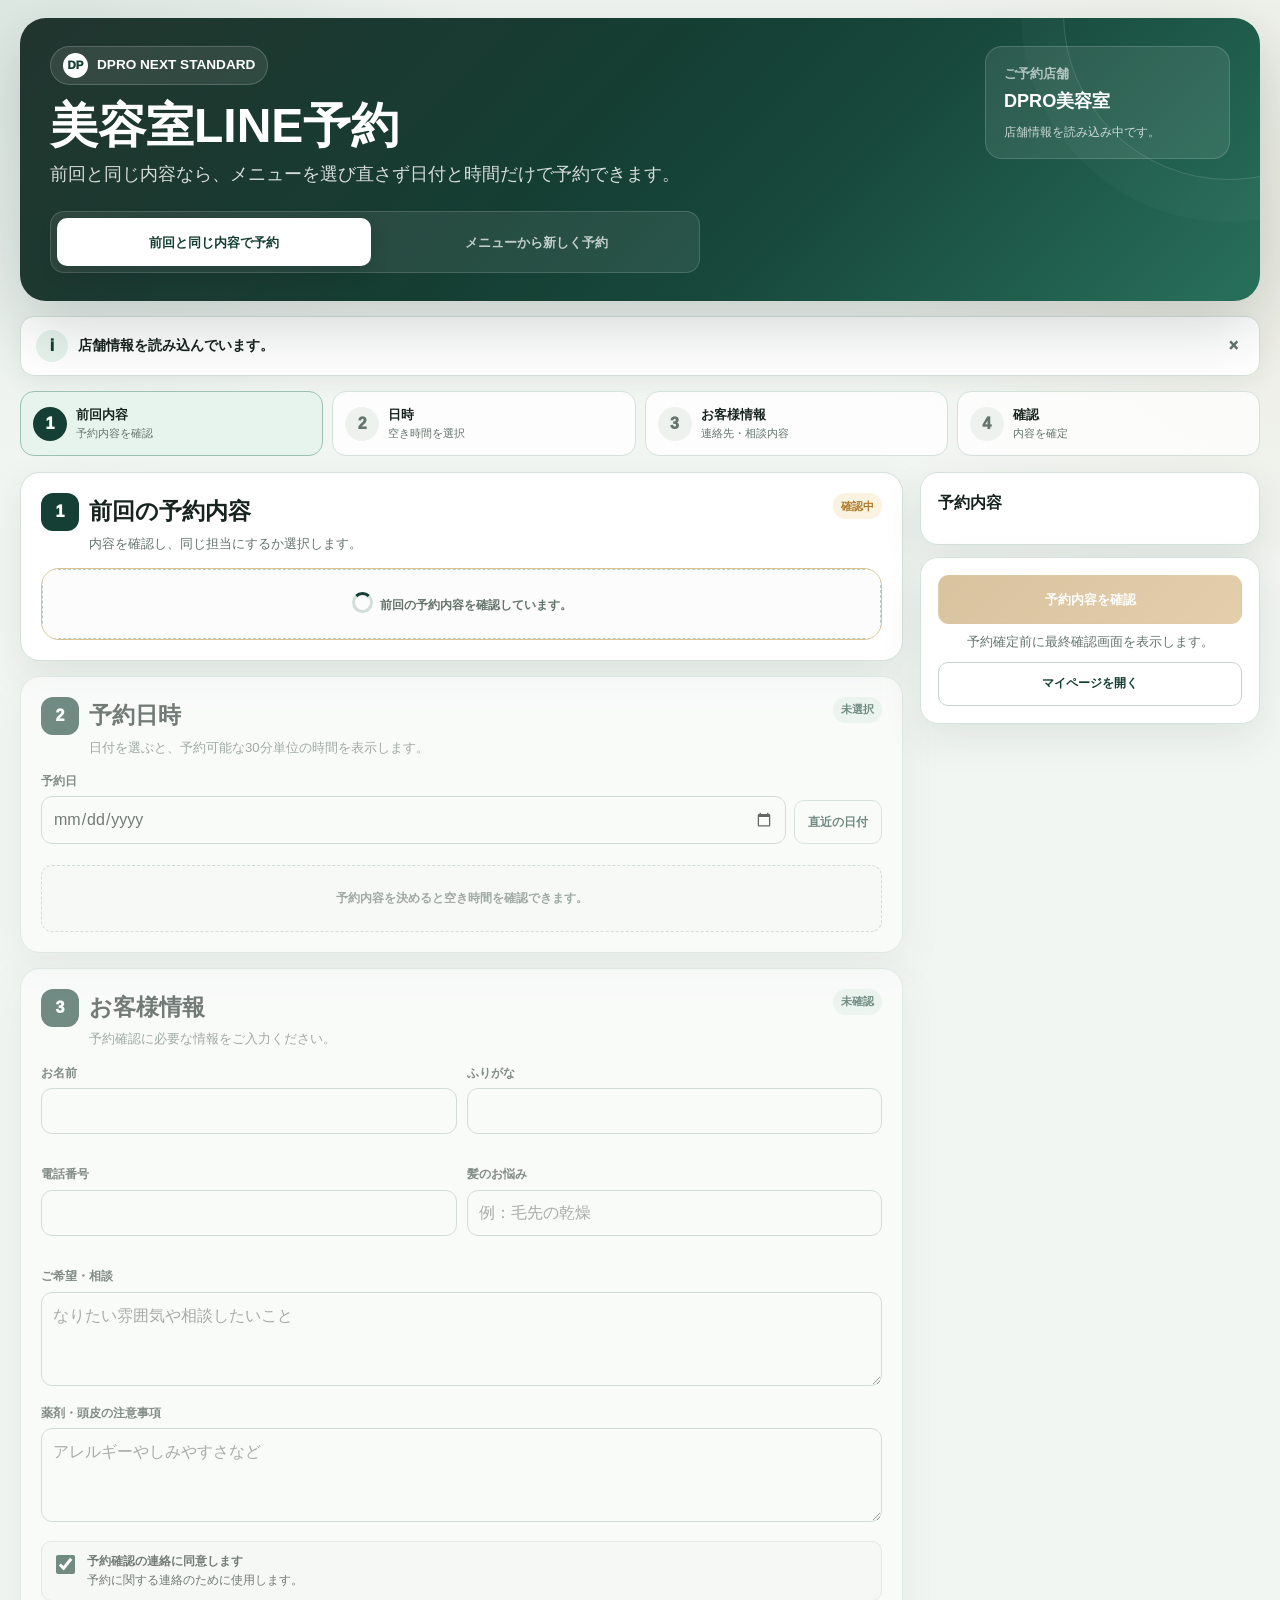
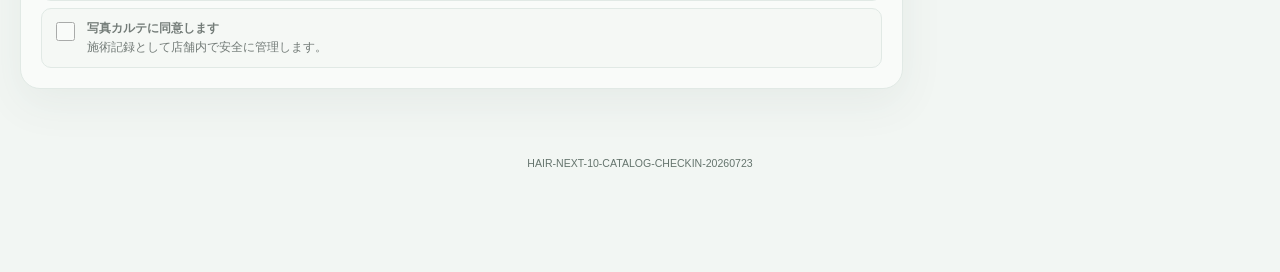
==== commit ccaa31b6: "STEP HAIR-NEXT-10 add catalog checkin and final system check" ====
--- a/index.html
+++ b/index.html
@@ -4,8 +4,8 @@
 <meta charset="utf-8">
 <meta name="viewport" content="width=device-width,initial-scale=1,viewport-fit=cover">
 <meta name="theme-color" content="#153f34">
-<title>DPRO美容室｜かんたんLINE予約</title>
-<meta name="description" content="DPRO美容室のLINE予約。前回と同じ内容の再予約、メニュー・担当者・日時の選択ができます。">
+<title>DPRO美容室｜LINE予約・メニュー・来店受付</title>
+<meta name="description" content="DPRO美容室のLINE予約、写真付きメニューカタログ、QR来店受付。前回と同じ内容の再予約にも対応します。">
 <style>
 :root{
   --bg:#f2f6f3;--surface:#fff;--soft:#f8faf8;--ink:#17231e;--muted:#65746d;--line:#d5e1db;
@@ -37,6 +37,14 @@
 @media(max-width:980px){.main{grid-template-columns:1fr}.summary{position:static}.summary-card:first-child{display:none}.mobile-bar{display:grid}}
 @media(max-width:720px){.shell{width:min(calc(100% - 20px),var(--max));padding-top:10px}.hero{padding:21px 19px;border-radius:21px}.shop{min-width:0;width:100%}.stepper{grid-template-columns:repeat(2,minmax(0,1fr))}.rebook-grid{grid-template-columns:1fr}.menu-grid,.form-grid{grid-template-columns:1fr}.staff-list{grid-template-columns:repeat(2,minmax(0,1fr))}.quick-dates{grid-template-columns:repeat(4,minmax(0,1fr))}.slots{grid-template-columns:repeat(3,minmax(0,1fr))}.full{grid-column:auto}}
 @media(max-width:440px){.mode-switch,.staff-choice,.rebook-options{grid-template-columns:1fr}.quick-dates{grid-template-columns:repeat(3,minmax(0,1fr))}.summary-row{grid-template-columns:78px minmax(0,1fr)}}
+
+.special-view{display:grid;gap:15px;margin-bottom:16px}.special-hero{padding:22px;border:1px solid var(--line);border-radius:20px;background:linear-gradient(135deg,#fff,#edf6f1);box-shadow:var(--shadow)}.special-hero h2{margin:0;font-size:clamp(1.45rem,4vw,2rem)}.special-hero p{margin:6px 0 0;color:var(--muted)}
+.view-actions{display:flex;gap:8px;flex-wrap:wrap;margin-top:15px}.catalog-toolbar{display:flex;gap:7px;overflow:auto;padding-bottom:3px}.catalog-category{flex:0 0 auto;min-height:38px;padding:7px 12px;border:1px solid var(--line);border-radius:999px;background:#fff;color:var(--muted);cursor:pointer;font-size:.72rem;font-weight:900}.catalog-category[aria-pressed=true]{background:var(--brand);border-color:var(--brand);color:#fff}
+.catalog-grid-next10{display:grid;grid-template-columns:repeat(3,minmax(0,1fr));gap:12px}.catalog-card-next10{overflow:hidden;border:1px solid var(--line);border-radius:17px;background:#fff;box-shadow:var(--shadow)}.catalog-image{display:grid;place-items:center;aspect-ratio:16/10;background:linear-gradient(135deg,#dbeae3,#fbf2df);color:var(--brand);font-size:.8rem;font-weight:950}.catalog-image img{width:100%;height:100%;object-fit:cover}.catalog-body{padding:14px}.catalog-kicker{color:var(--gold);font-size:.65rem;font-weight:950;letter-spacing:.07em}.catalog-name{margin-top:3px;font-size:1rem;font-weight:950}.catalog-desc{min-height:44px;margin-top:5px;color:var(--muted);font-size:.72rem}.catalog-meta{display:flex;justify-content:space-between;gap:8px;margin-top:10px;color:var(--brand);font-size:.72rem;font-weight:900}.catalog-actions{display:grid;grid-template-columns:1fr;gap:7px;margin-top:12px}
+.checkin-shell{display:grid;grid-template-columns:minmax(0,1fr) minmax(280px,.75fr);gap:14px}.checkin-result{min-height:260px}.checkin-summary{display:grid;gap:9px}.checkin-row{display:grid;grid-template-columns:105px minmax(0,1fr);gap:8px;padding:10px;border-radius:10px;background:var(--soft)}.checkin-row small{color:var(--muted);font-weight:850}.checkin-row b{text-align:right;overflow-wrap:anywhere}.checkin-success{padding:18px;border:1px solid #abd6bd;border-radius:14px;background:var(--okSoft);text-align:center}.checkin-success h3{margin:0}.mini-note{padding:11px;border:1px solid #ead5a7;border-radius:11px;background:var(--goldSoft);color:#654a20;font-size:.74rem;font-weight:800}
+@media(max-width:900px){.catalog-grid-next10{grid-template-columns:repeat(2,minmax(0,1fr))}.checkin-shell{grid-template-columns:1fr}}
+@media(max-width:580px){.catalog-grid-next10{grid-template-columns:1fr}.catalog-desc{min-height:0}}
+
 </style>
 </head>
 <body>
@@ -46,7 +54,7 @@
       <div><div class="brand"><span class="brand__icon">DP</span>DPRO NEXT STANDARD</div><h1>美容室LINE予約</h1><p class="hero__lead">前回と同じ内容なら、メニューを選び直さず日付と時間だけで予約できます。</p></div>
       <div class="shop"><small>ご予約店舗</small><b id="shopName">DPRO美容室</b><span id="shopMeta">店舗情報を読み込み中です。</span></div>
     </div>
-    <div class="mode-switch">
+    <div class="mode-switch" id="bookingModeSwitch">
       <button class="mode-button" id="rebookModeButton" type="button" aria-pressed="true">前回と同じ内容で予約</button>
       <button class="mode-button" id="newModeButton" type="button" aria-pressed="false">メニューから新しく予約</button>
     </div>
@@ -54,14 +62,53 @@
 
   <div class="notice" id="notice" data-state="info"><span class="notice__icon" id="noticeIcon">i</span><span class="notice__text" id="noticeText">店舗情報を読み込んでいます。</span><button class="notice__close" id="noticeClose" type="button">×</button></div>
 
-  <section class="stepper">
+
+  <section class="special-view" id="catalogView" hidden>
+    <div class="special-hero">
+      <span class="badge gold">PUBLIC MENU CATALOG</span>
+      <h2>美容室メニューカタログ</h2>
+      <p id="catalogNotice">写真・料金・所要時間を確認し、そのままLINE予約へ進めます。</p>
+      <div class="view-actions"><button class="outline" id="catalogToBooking" type="button">予約画面へ</button><a class="outline" id="catalogMemberLink" href="./member.html">マイページ</a></div>
+    </div>
+    <section class="card">
+      <div class="card-head"><div><h2>公開メニュー</h2><div class="help" id="catalogCount">読み込み中です。</div></div></div>
+      <div class="catalog-toolbar" id="catalogCategories"></div>
+      <div class="catalog-grid-next10" id="catalogGrid" style="margin-top:13px"><div class="empty loading" style="grid-column:1/-1">メニューカタログを読み込んでいます。</div></div>
+    </section>
+  </section>
+
+  <section class="special-view" id="checkinView" hidden>
+    <div class="special-hero">
+      <span class="badge gold">QR CHECK-IN</span>
+      <h2>ご来店受付</h2>
+      <p>予約番号と予約時の電話番号を入力すると、店内へ来店済みとして受付します。</p>
+      <div class="view-actions"><button class="outline" id="checkinToBooking" type="button">予約画面へ</button><a class="outline" id="checkinMemberLink" href="./member.html">マイページ</a></div>
+    </div>
+    <div class="checkin-shell">
+      <section class="card">
+        <div class="card-head"><div><h2>1．予約を確認</h2><div class="help">予約完了時に表示された予約番号をご入力ください。</div></div><span class="badge" id="checkinBadge">未確認</span></div>
+        <div class="form-grid">
+          <div><label class="label" for="checkinReservationNo">予約番号</label><input class="input" id="checkinReservationNo" autocomplete="off" placeholder="例：HAIR-20260723-001"></div>
+          <div><label class="label" for="checkinPhone">電話番号</label><input class="input" id="checkinPhone" type="tel" inputmode="tel" autocomplete="tel" placeholder="090-1234-5678"></div>
+        </div>
+        <div class="mini-note" style="margin-top:12px">受付後は、店舗のPC・iPad・スタッフ画面へ「来店済み」として即時反映されます。</div>
+        <button class="primary wide" id="checkinLookupButton" type="button" style="margin-top:12px">予約を確認する</button>
+      </section>
+      <section class="card checkin-result">
+        <div class="card-head"><div><h2>2．来店受付</h2><div class="help">予約内容を確認して受付してください。</div></div></div>
+        <div id="checkinResult"><div class="empty">予約番号と電話番号を入力してください。</div></div>
+      </section>
+    </div>
+  </section>
+
+  <section class="stepper" id="bookingStepper">
     <div class="step" id="step1" data-state="active"><span class="step__num">1</span><span><b id="step1Label">前回内容</b><small>予約内容を確認</small></span></div>
     <div class="step" id="step2"><span class="step__num">2</span><span><b>日時</b><small>空き時間を選択</small></span></div>
     <div class="step" id="step3"><span class="step__num">3</span><span><b>お客様情報</b><small>連絡先・相談内容</small></span></div>
     <div class="step" id="step4"><span class="step__num">4</span><span><b>確認</b><small>内容を確定</small></span></div>
   </section>
 
-  <section class="main">
+  <section class="main" id="bookingMain">
     <div class="flow">
       <section class="card" id="serviceCard">
         <div class="card-head"><div class="card-title"><span class="card-num">1</span><div><h2 id="serviceTitle">前回の予約内容</h2><div class="help" id="serviceHelp">内容を確認し、同じ担当にするか選択します。</div></div></div><span class="badge gold" id="serviceBadge">確認中</span></div>
@@ -105,7 +152,7 @@
   </section>
 </main>
 
-<div class="mobile-bar"><button class="primary gold" id="mobileConfirmButton" type="button" disabled>予約内容を確認</button><button class="outline" id="mobileSummaryButton" type="button">内容</button></div>
+<div class="mobile-bar" id="bookingMobileBar"><button class="primary gold" id="mobileConfirmButton" type="button" disabled>予約内容を確認</button><button class="outline" id="mobileSummaryButton" type="button">内容</button></div>
 
 <div class="dialog" id="confirmDialog" hidden>
   <section class="dialog-card" role="dialog" aria-modal="true">
@@ -117,17 +164,17 @@
   </section>
 </div>
 
-<script src="./config.js?v=hair-next-4-r3-next8"></script>
+<script src="./config.js?v=hair-next-10"></script>
 <script>
 (()=>{
 "use strict";
-const VERSION="HAIR-NEXT-8-CUSTOMER-REBOOK-20260723";
+const VERSION="HAIR-NEXT-10-CATALOG-CHECKIN-20260723";
 const C=()=>window.DPRO_HAIR;
 const $=(s,r=document)=>r.querySelector(s),$$=(s,r=document)=>[...r.querySelectorAll(s)];
 const e=v=>C().utils.escapeHtml(v??"");
 const P=new URLSearchParams(location.search);
-const S={config:null,mode:"rebook",rebook:null,identity:null,category:"all",menu:null,staffMode:"any",staff:null,date:"",slot:null,availability:null,submitting:false};
-const el={notice:$("#notice"),noticeIcon:$("#noticeIcon"),noticeText:$("#noticeText"),shopName:$("#shopName"),shopMeta:$("#shopMeta"),rebookModeButton:$("#rebookModeButton"),newModeButton:$("#newModeButton"),serviceTitle:$("#serviceTitle"),serviceHelp:$("#serviceHelp"),serviceBadge:$("#serviceBadge"),rebookArea:$("#rebookArea"),rebookCard:$("#rebookCard"),newBookingArea:$("#newBookingArea"),categories:$("#categories"),menuGrid:$("#menuGrid"),staffList:$("#staffList"),dateCard:$("#dateCard"),dateInput:$("#dateInput"),dateBadge:$("#dateBadge"),quickDates:$("#quickDates"),slotGrid:$("#slotGrid"),customerCard:$("#customerCard"),identityBadge:$("#identityBadge"),customerHelp:$("#customerHelp"),fullName:$("#fullName"),fullNameKana:$("#fullNameKana"),phone:$("#phone"),hairConcern:$("#hairConcern"),customerRequest:$("#customerRequest"),allergyNotice:$("#allergyNotice"),consentContact:$("#consentContact"),consentPhoto:$("#consentPhoto"),summaryList:$("#summaryList"),confirmButton:$("#confirmButton"),mobileConfirmButton:$("#mobileConfirmButton"),confirmDialog:$("#confirmDialog"),confirmList:$("#confirmList"),submitButton:$("#submitButton"),successView:$("#successView"),confirmView:$("#confirmView"),reservationNumber:$("#reservationNumber"),copyMessage:$("#copyMessage"),successMemberButton:$("#successMemberButton"),memberLink:$("#memberLink")};
+const S={config:null,mode:"rebook",rebook:null,identity:null,category:"all",menu:null,staffMode:"any",staff:null,date:"",slot:null,availability:null,submitting:false,catalog:null,catalogCategory:"all",checkin:null,view:"booking"};
+const el={notice:$("#notice"),noticeIcon:$("#noticeIcon"),noticeText:$("#noticeText"),shopName:$("#shopName"),shopMeta:$("#shopMeta"),rebookModeButton:$("#rebookModeButton"),newModeButton:$("#newModeButton"),serviceTitle:$("#serviceTitle"),serviceHelp:$("#serviceHelp"),serviceBadge:$("#serviceBadge"),rebookArea:$("#rebookArea"),rebookCard:$("#rebookCard"),newBookingArea:$("#newBookingArea"),categories:$("#categories"),menuGrid:$("#menuGrid"),staffList:$("#staffList"),dateCard:$("#dateCard"),dateInput:$("#dateInput"),dateBadge:$("#dateBadge"),quickDates:$("#quickDates"),slotGrid:$("#slotGrid"),customerCard:$("#customerCard"),identityBadge:$("#identityBadge"),customerHelp:$("#customerHelp"),fullName:$("#fullName"),fullNameKana:$("#fullNameKana"),phone:$("#phone"),hairConcern:$("#hairConcern"),customerRequest:$("#customerRequest"),allergyNotice:$("#allergyNotice"),consentContact:$("#consentContact"),consentPhoto:$("#consentPhoto"),summaryList:$("#summaryList"),confirmButton:$("#confirmButton"),mobileConfirmButton:$("#mobileConfirmButton"),confirmDialog:$("#confirmDialog"),confirmList:$("#confirmList"),submitButton:$("#submitButton"),successView:$("#successView"),confirmView:$("#confirmView"),reservationNumber:$("#reservationNumber"),copyMessage:$("#copyMessage"),successMemberButton:$("#successMemberButton"),memberLink:$("#memberLink"),bookingModeSwitch:$("#bookingModeSwitch"),bookingStepper:$("#bookingStepper"),bookingMain:$("#bookingMain"),bookingMobileBar:$("#bookingMobileBar"),catalogView:$("#catalogView"),catalogNotice:$("#catalogNotice"),catalogCategories:$("#catalogCategories"),catalogGrid:$("#catalogGrid"),catalogCount:$("#catalogCount"),checkinView:$("#checkinView"),checkinReservationNo:$("#checkinReservationNo"),checkinPhone:$("#checkinPhone"),checkinBadge:$("#checkinBadge"),checkinResult:$("#checkinResult")};
 function notify(message,type="info"){const icons={info:"i",success:"✓",warning:"!",error:"×"};el.notice.hidden=false;el.notice.dataset.state=type;el.noticeIcon.textContent=icons[type]||"i";el.noticeText.textContent=message}
 function identity(){const query={public_token:P.get("public_token")||"",phone:P.get("phone")||"",line_user_id:P.get("line_user_id")||"",customer_no:P.get("customer_no")||""};const clean=Object.fromEntries(Object.entries(query).filter(([,v])=>v));if(Object.keys(clean).length)return clean;return C().member.getIdentity()||{}}
 function identityParams(){const id=S.identity||{};if(id.line_user_id)return{line_user_id:id.line_user_id};if(id.public_token)return{public_token:id.public_token};if(id.phone)return{phone:id.phone};if(el.phone.value)return{phone:el.phone.value};return{}}
@@ -142,6 +189,78 @@
 function setMode(mode){S.mode=mode==="new"?"new":"rebook";el.rebookModeButton.setAttribute("aria-pressed",S.mode==="rebook");el.newModeButton.setAttribute("aria-pressed",S.mode==="new");el.rebookArea.hidden=S.mode!=="rebook";el.newBookingArea.hidden=S.mode!=="new";el.serviceTitle.textContent=S.mode==="rebook"?"前回の予約内容":"予約メニュー";el.serviceHelp.textContent=S.mode==="rebook"?"内容を確認し、同じ担当にするか選択します。":"メニューと担当者を選択します。";$("#step1Label").textContent=S.mode==="rebook"?"前回内容":"メニュー";resetDate();renderAll();if(S.mode==="rebook"&&!S.rebook?.can_rebook)loadRebook()}
 function resetDate(){S.date="";S.slot=null;S.availability=null;el.dateInput.value="";renderDates();renderSlots()}
 function serviceQuery(){if(S.mode==="rebook"){const r=S.rebook?.last_reservation||{};const q={};if(r.menu_set_id)q.menu_set_id=r.menu_set_id;else if(r.items?.length)q.menu_ids=r.items.map(x=>x.menu_id);else if(r.menu_id)q.menu_id=r.menu_id;const same=Boolean($("#sameStaff")?.checked);if(same&&r.assigned_staff_id){q.staff_preference="specific";q.requested_staff_id=r.assigned_staff_id}else q.staff_preference="any";return q}const q={menu_id:S.menu?.id,staff_preference:S.staffMode};if(S.staffMode==="specific")q.requested_staff_id=S.staff?.id;return q}
+
+function setPageView(view){
+  S.view=view==="catalog"?"catalog":view==="checkin"?"checkin":"booking";
+  const special=S.view!=="booking";
+  el.bookingModeSwitch.hidden=special;
+  el.bookingStepper.hidden=special;
+  el.bookingMain.hidden=special;
+  el.bookingMobileBar.hidden=special;
+  el.catalogView.hidden=S.view!=="catalog";
+  el.checkinView.hidden=S.view!=="checkin";
+  const title=$(".hero h1"),lead=$(".hero__lead");
+  if(S.view==="catalog"){title.textContent="美容室メニューカタログ";lead.textContent="写真・料金・所要時間を見ながら、予約したいメニューを選べます。"}
+  else if(S.view==="checkin"){title.textContent="美容室ご来店受付";lead.textContent="店頭QRから、予約番号と電話番号でかんたんに来店受付できます。"}
+  else{title.textContent="美容室LINE予約";lead.textContent="前回と同じ内容なら、メニューを選び直さず日付と時間だけで予約できます。"}
+}
+function catalogItemName(x){return x.menu_name||x.set_name||"メニュー"}
+function catalogItemCode(x){return x.menu_code||x.set_code||""}
+function catalogItemImage(x){return x.image_url||x.public_image_url||x.signed_url||""}
+function catalogItemDuration(x){return Number(x.duration_minutes||0)}
+function catalogItemPrice(x){return Number(x.price_yen||0)}
+function renderPublicCatalog(){
+  const data=S.catalog||{},categories=data.categories||[];
+  el.catalogNotice.textContent=data.notice||"写真・料金・所要時間を確認し、そのままLINE予約へ進めます。";
+  el.catalogCategories.innerHTML=[{id:"all",category_name:"すべて"},...categories].map(c=>`<button class="catalog-category" type="button" data-catalog-category="${e(c.id)}" aria-pressed="${S.catalogCategory===c.id}">${e(c.category_name)}</button>`).join("");
+  const menus=(data.menus||[]).filter(x=>S.catalogCategory==="all"||x.category_id===S.catalogCategory);
+  const sets=(data.menu_sets||[]).filter(x=>S.catalogCategory==="all");
+  const rows=[...sets.map(x=>({...x,_set:true})),...menus];
+  el.catalogCount.textContent=`${rows.length}件を表示`;
+  el.catalogGrid.innerHTML=rows.length?rows.map(x=>{
+    const image=catalogItemImage(x),name=catalogItemName(x),code=catalogItemCode(x);
+    const params=x._set?{menu_set_id:x.id}:{menu_id:x.id};
+    const href=C().utils.buildPageUrl("RESERVATION",{...params,line_user_id:P.get("line_user_id")||undefined,demo:P.get("demo")==="1"?"1":undefined,v:"hair-next-10"});
+    return `<article class="catalog-card-next10"><div class="catalog-image">${image?`<img src="${e(image)}" alt="${e(x.image_alt_text||name)}" loading="lazy">`:"DPRO HAIR"}</div><div class="catalog-body"><div class="catalog-kicker">${e(x._set?"MENU SET":code||"SALON MENU")}</div><div class="catalog-name">${e(name)}</div><div class="catalog-desc">${e(x.short_description||x.description||"美容室メニュー")}</div><div class="catalog-meta"><span>${e(C().utils.minutesToLabel(catalogItemDuration(x)))}</span><span>${e(C().utils.yen(catalogItemPrice(x)))}</span></div><div class="catalog-actions"><a class="primary gold wide" href="${e(href)}">この内容で予約</a></div></div></article>`;
+  }).join(""):'<div class="empty" style="grid-column:1/-1">公開中のメニューはありません。</div>';
+}
+async function loadPublicCatalog(){
+  try{S.catalog=await C().api.publicCatalog();renderPublicCatalog();notify("公開メニューカタログを表示しました。","success")}
+  catch(error){el.catalogGrid.innerHTML=`<div class="empty" style="grid-column:1/-1">${e(C().utils.errorMessage(error))}</div>`;notify(C().utils.errorMessage(error),"error")}
+}
+function checkinIdentity(){
+  const reservationNo=el.checkinReservationNo.value.trim()||P.get("reservation_no")||"";
+  const phone=el.checkinPhone.value.trim()||P.get("phone")||"";
+  const publicToken=P.get("public_token")||"";
+  return Object.fromEntries(Object.entries({reservation_no:reservationNo,phone,public_token:publicToken}).filter(([,v])=>v));
+}
+function renderCheckinResult(){
+  const data=S.checkin;
+  if(!data){el.checkinBadge.textContent="未確認";el.checkinResult.innerHTML='<div class="empty">予約番号と電話番号を入力してください。</div>';return}
+  const r=data.reservation||{},c=data.customer||{},checked=Boolean(data.checked_in);
+  el.checkinBadge.textContent=checked?"受付済み":"予約確認済み";
+  el.checkinBadge.className=`badge ${checked?"ok":"gold"}`;
+  if(checked){el.checkinResult.innerHTML=`<div class="checkin-success"><h3>来店受付済みです</h3><p>${e(c.full_name||"お客様")}様、受付でお待ちください。</p></div>`;return}
+  const menu=reservationMenu(r),staff=reservationStaff(r);
+  el.checkinResult.innerHTML=`<div class="checkin-summary"><div class="checkin-row"><small>お名前</small><b>${e(c.full_name||r.customer?.full_name||"お客様")}</b></div><div class="checkin-row"><small>予約日時</small><b>${e(C().utils.formatDateTime(r.start_at))}</b></div><div class="checkin-row"><small>メニュー</small><b>${e(menu)}</b></div><div class="checkin-row"><small>担当</small><b>${e(staff)}</b></div></div><button class="primary gold wide" id="checkinSubmitButton" type="button" style="margin-top:13px">来店受付する</button>`;
+  $("#checkinSubmitButton").onclick=submitCheckin;
+}
+async function lookupCheckin(){
+  const identity=checkinIdentity();
+  if(!identity.reservation_no&&!identity.public_token){notify("予約番号を入力してください。","warning");return}
+  if(!identity.public_token&&!C().utils.isLikelyJapanesePhone(identity.phone)){notify("予約時の電話番号を確認してください。","warning");return}
+  const b=$("#checkinLookupButton"),old=b.textContent;b.disabled=true;b.textContent="確認中...";
+  try{S.checkin=await C().api.checkinStatus(identity);renderCheckinResult();notify(S.checkin.checked_in?"すでに来店受付済みです。":"予約を確認しました。","success")}
+  catch(error){S.checkin=null;renderCheckinResult();notify(C().utils.errorMessage(error),"error")}
+  finally{b.disabled=false;b.textContent=old}
+}
+async function submitCheckin(){
+  const b=$("#checkinSubmitButton");if(!b)return;const old=b.textContent;b.disabled=true;b.textContent="受付中...";
+  try{const result=await C().api.checkin({...checkinIdentity(),checkin_method:"qr",device_info:{page:VERSION}});S.checkin={...result,checked_in:true};renderCheckinResult();notify(result.message||"来店受付が完了しました。","success")}
+  catch(error){notify(C().utils.errorMessage(error),"error");b.disabled=false;b.textContent=old}
+}
+function openBookingView(){const u=new URL(location.href);u.searchParams.delete("view");u.searchParams.set("v","hair-next-10");location.href=u.toString()}
+
 function renderRebook(){if(!S.rebook){el.rebookCard.innerHTML='<div class="empty loading">前回の予約内容を確認しています。</div>';el.serviceBadge.textContent="確認中";return}if(!S.rebook.can_rebook||!S.rebook.last_reservation){el.rebookCard.innerHTML='<div class="empty">前回の予約が見つかりません。下の「メニューから新しく予約」をご利用ください。</div>';el.serviceBadge.textContent="履歴なし";return}const r=S.rebook.last_reservation;el.serviceBadge.textContent="前回内容あり";el.rebookCard.innerHTML=`<div class="rebook-top"><div><div class="rebook-eye">LAST RESERVATION</div><div class="rebook-title">${e(reservationMenu(r))}</div><div class="rebook-date">${e(C().utils.formatDateTime(r.start_at,{weekday:true}))}</div></div><span class="badge gold">前回と同じ</span></div><div class="rebook-grid"><div class="rebook-item"><small>担当</small><b>${e(reservationStaff(r))}</b></div><div class="rebook-item"><small>所要時間</small><b>${e(C().utils.minutesToLabel(reservationMinutes(r)))}</b></div><div class="rebook-item"><small>料金目安</small><b>${e(C().utils.yen(reservationPrice(r)))}</b></div></div><div class="rebook-options"><label class="choice"><input type="radio" name="rebookStaff" id="sameStaff" value="same" ${r.assigned_staff_id?"checked":""}>前回と同じ担当</label><label class="choice"><input type="radio" name="rebookStaff" id="anyStaff" value="any" ${r.assigned_staff_id?"":"checked"}>担当はおまかせ</label></div>`;$$('input[name="rebookStaff"]').forEach(x=>x.onchange=()=>{resetDate();renderAll();notify("担当条件を変更しました。日付を選択してください。","success")})}
 function renderCategories(){const cats=S.config?.categories||[];el.categories.innerHTML=[{id:"all",category_name:"すべて"},...cats].map(c=>`<button class="category" type="button" data-category="${e(c.id)}" aria-pressed="${S.category===c.id}">${e(c.category_name)}</button>`).join("")}
 function renderMenus(){const menus=(S.config?.menus||[]).filter(m=>S.category==="all"||m.category_id===S.category);el.menuGrid.innerHTML=menus.length?menus.map(m=>`<button class="menu" type="button" data-menu="${e(m.id)}" aria-pressed="${S.menu?.id===m.id}"><span><span class="menu__name">${e(m.menu_name)}</span><span class="menu__desc">${e(m.description||"")}</span><span class="menu__meta">${e(C().utils.minutesToLabel(m.duration_minutes))} ／ ${e(C().utils.yen(m.price_yen))}</span></span><span class="menu__check">✓</span></button>`).join(""):'<div class="empty" style="grid-column:1/-1">該当するメニューはありません。</div>'}
@@ -151,7 +270,7 @@
 function renderSlots(){if(!S.date){el.slotGrid.innerHTML=`<div class="empty" style="grid-column:1/-1">${canDate()?"日付を選択してください。":"予約内容を決めると空き時間を確認できます。"}</div>`;return}const rows=S.availability?.slots||[];if(!S.availability){el.slotGrid.innerHTML='<div class="empty loading" style="grid-column:1/-1">空き時間を確認しています。</div>';return}if(!rows.length){el.slotGrid.innerHTML=`<div class="empty" style="grid-column:1/-1">${e(S.availability.message||"予約できる時間がありません。")}</div>`;return}el.slotGrid.innerHTML=rows.map(x=>`<button class="slot" type="button" data-time="${e(x.time)}" aria-pressed="${S.slot?.time===x.time}">${e(x.time)}</button>`).join("")}
 function renderCustomer(){const ready=Boolean(S.date&&S.slot);el.customerCard.classList.toggle("disabled",!ready);[el.fullName,el.fullNameKana,el.phone,el.hairConcern,el.customerRequest,el.allergyNotice,el.consentContact,el.consentPhoto].forEach(x=>x.disabled=!ready);el.identityBadge.textContent=S.identity?.line_user_id?"LINE会員":S.identity?.phone?"電話番号確認":"入力してください"}
 function summaryRows(){let menu="未選択",staff="未選択",duration="—",price="—";if(S.mode==="rebook"&&S.rebook?.last_reservation){const r=S.rebook.last_reservation;menu=reservationMenu(r);staff=$("#sameStaff")?.checked?reservationStaff(r):"おまかせ";duration=C().utils.minutesToLabel(reservationMinutes(r));price=C().utils.yen(reservationPrice(r))}else if(S.menu){menu=S.menu.menu_name;staff=S.staffMode==="specific"?(S.staff?.display_name||"未選択"):"おまかせ";duration=C().utils.minutesToLabel(S.menu.duration_minutes);price=C().utils.yen(S.menu.price_yen)}return[["予約方法",S.mode==="rebook"?"前回と同じ":"新しい予約"],["メニュー",menu],["担当",staff],["日時",S.date&&S.slot?`${dateLabel(S.date)} ${S.slot.time}`:"未選択"],["所要時間",duration],["料金目安",price]]}
-function renderSummary(){el.summaryList.innerHTML=summaryRows().map(([k,v])=>`<div class="summary-row"><small>${e(k)}</small><b>${e(v)}</b></div>`).join("");const ok=complete();el.confirmButton.disabled=!ok;el.mobileConfirmButton.disabled=!ok;const id=identityParams();el.memberLink.href=C().utils.buildPageUrl("MEMBER",{...id,demo:P.get("demo")==="1"?"1":undefined,v:"hair-next-8"})}
+function renderSummary(){el.summaryList.innerHTML=summaryRows().map(([k,v])=>`<div class="summary-row"><small>${e(k)}</small><b>${e(v)}</b></div>`).join("");const ok=complete();el.confirmButton.disabled=!ok;el.mobileConfirmButton.disabled=!ok;const id=identityParams();el.memberLink.href=C().utils.buildPageUrl("MEMBER",{...id,demo:P.get("demo")==="1"?"1":undefined,v:"hair-next-10"})}
 function renderSteps(){const s1=canService(),s2=Boolean(S.date&&S.slot),s3=complete();[["#step1",s1,true],["#step2",s2,s1],["#step3",s3,s2],["#step4",false,s3]].forEach(([id,done,active])=>$(id).dataset.state=done?"done":active?"active":"")}
 function renderAll(){renderRebook();renderCategories();renderMenus();renderStaff();renderDates();renderSlots();renderCustomer();renderSummary();renderSteps()}
 async function loadConfig(){S.config=await C().api.publicConfig();el.shopName.textContent=S.config.shop?.shop_name||"DPRO美容室";el.shopMeta.textContent=[S.config.shop?.phone?C().utils.formatPhone(S.config.shop.phone):"",S.config.shop?.address||""].filter(Boolean).join(" ／ ")||"LINE予約受付";const settings=S.config.settings||{};el.dateInput.min=settings.same_day_booking_enabled?C().utils.todayISO():C().utils.addDaysISO(C().utils.todayISO(),1);el.dateInput.max=C().utils.addDaysISO(C().utils.todayISO(),Number(settings.booking_open_days||60));renderAll()}
@@ -163,13 +282,17 @@
 function openConfirm(){if(!validate())return;el.confirmList.innerHTML=confirmation().map(([k,v])=>`<div class="confirm-row"><small>${e(k)}</small><b>${e(v)}</b></div>`).join("");el.confirmView.hidden=false;el.successView.hidden=true;el.confirmDialog.hidden=false;document.body.classList.add("locked")}
 function closeConfirm(){if(S.submitting)return;el.confirmDialog.hidden=true;document.body.classList.remove("locked")}
 function customerBody(){return{full_name:el.fullName.value.trim(),full_name_kana:el.fullNameKana.value.trim(),phone:el.phone.value.trim(),line_user_id:S.identity?.line_user_id||undefined,hair_concern:el.hairConcern.value.trim(),customer_request:el.customerRequest.value.trim(),allergy_notice:el.allergyNotice.value.trim(),consent_contact:el.consentContact.checked,consent_photo:el.consentPhoto.checked,date:S.date,time:S.slot.time}}
-async function submit(){if(S.submitting||!validate())return;S.submitting=true;const old=el.submitButton.textContent;el.submitButton.disabled=true;el.submitButton.textContent="予約を確定しています...";try{let result;if(S.mode==="rebook"){result=await C().api.rebook({...customerBody(),...identityParams(),reservation_id:S.rebook.last_reservation.id,same_staff:Boolean($("#sameStaff")?.checked)})}else{result=await C().api.createReservation({...customerBody(),menu_id:S.menu.id,staff_preference:S.staffMode,requested_staff_id:S.staffMode==="specific"?S.staff.id:undefined,source:"line"})}C().member.saveIdentity(S.identity?.line_user_id?{line_user_id:S.identity.line_user_id}:{phone:el.phone.value});el.confirmView.hidden=true;el.successView.hidden=false;el.reservationNumber.textContent=`予約番号：${result.reservation?.reservation_no||"受付済み"}`;el.copyMessage.textContent=result.copy_text||result.message||"ご予約を受け付けました。";const token=result.reservation?.public_token;el.successMemberButton.href=C().utils.buildPageUrl("MEMBER",{public_token:token||undefined,phone:token?undefined:el.phone.value,demo:P.get("demo")==="1"?"1":undefined,v:"hair-next-8"});notify(result.message||"ご予約を受け付けました。","success")}catch(error){notify(C().utils.errorMessage(error),"error");if(error.code==="SLOT_UNAVAILABLE"){closeConfirm();await selectDate(S.date)}}finally{S.submitting=false;el.submitButton.disabled=false;el.submitButton.textContent=old}}
+async function submit(){if(S.submitting||!validate())return;S.submitting=true;const old=el.submitButton.textContent;el.submitButton.disabled=true;el.submitButton.textContent="予約を確定しています...";try{let result;if(S.mode==="rebook"){result=await C().api.rebook({...customerBody(),...identityParams(),reservation_id:S.rebook.last_reservation.id,same_staff:Boolean($("#sameStaff")?.checked)})}else{result=await C().api.createReservation({...customerBody(),menu_id:S.menu.id,staff_preference:S.staffMode,requested_staff_id:S.staffMode==="specific"?S.staff.id:undefined,source:"line"})}C().member.saveIdentity(S.identity?.line_user_id?{line_user_id:S.identity.line_user_id}:{phone:el.phone.value});el.confirmView.hidden=true;el.successView.hidden=false;el.reservationNumber.textContent=`予約番号：${result.reservation?.reservation_no||"受付済み"}`;el.copyMessage.textContent=result.copy_text||result.message||"ご予約を受け付けました。";const token=result.reservation?.public_token;el.successMemberButton.href=C().utils.buildPageUrl("MEMBER",{public_token:token||undefined,phone:token?undefined:el.phone.value,demo:P.get("demo")==="1"?"1":undefined,v:"hair-next-10"});notify(result.message||"ご予約を受け付けました。","success")}catch(error){notify(C().utils.errorMessage(error),"error");if(error.code==="SLOT_UNAVAILABLE"){closeConfirm();await selectDate(S.date)}}finally{S.submitting=false;el.submitButton.disabled=false;el.submitButton.textContent=old}}
 function reset(){S.date="";S.slot=null;S.availability=null;el.confirmDialog.hidden=true;document.body.classList.remove("locked");renderAll();$("#serviceCard").scrollIntoView({behavior:"smooth"})}
-function bind(){ $("#noticeClose").onclick=()=>el.notice.hidden=true;el.rebookModeButton.onclick=()=>setMode("rebook");el.newModeButton.onclick=()=>setMode("new");el.categories.onclick=ev=>{const b=ev.target.closest("[data-category]");if(!b)return;S.category=b.dataset.category;renderAll()};el.menuGrid.onclick=ev=>{const b=ev.target.closest("[data-menu]");if(!b)return;S.menu=(S.config.menus||[]).find(x=>x.id===b.dataset.menu)||null;S.staff=null;resetDate();renderAll();notify(`${S.menu.menu_name}を選択しました。`,"success")};$$("[data-staff-mode]").forEach(b=>b.onclick=()=>{S.staffMode=b.dataset.staffMode;S.staff=null;$$("[data-staff-mode]").forEach(x=>x.setAttribute("aria-pressed",x===b));resetDate();renderAll()});el.staffList.onclick=ev=>{const b=ev.target.closest("[data-staff]");if(!b)return;S.staff=(S.config.staff||[]).find(x=>x.id===b.dataset.staff)||null;resetDate();renderAll()};el.dateInput.onchange=()=>el.dateInput.value&&selectDate(el.dateInput.value);$("#todayButton").onclick=()=>{const first=quickDateRows()[0];if(first)selectDate(first)};el.quickDates.onclick=ev=>{const b=ev.target.closest("[data-date]");if(b)selectDate(b.dataset.date)};el.slotGrid.onclick=ev=>{const b=ev.target.closest("[data-time]");if(!b)return;S.slot=(S.availability.slots||[]).find(x=>x.time===b.dataset.time)||null;renderAll();$("#customerCard").scrollIntoView({behavior:"smooth"})};[el.fullName,el.phone,el.fullNameKana,el.hairConcern,el.customerRequest,el.allergyNotice,el.consentContact,el.consentPhoto].forEach(x=>x.oninput=x.onchange=renderAll);el.confirmButton.onclick=openConfirm;el.mobileConfirmButton.onclick=openConfirm;$("#mobileSummaryButton").onclick=()=>$(".summary-card:last-child").scrollIntoView({behavior:"smooth"});$("#closeDialogButton").onclick=closeConfirm;$("#backButton").onclick=closeConfirm;el.confirmDialog.onclick=ev=>{if(ev.target===el.confirmDialog)closeConfirm()};el.submitButton.onclick=submit;$("#copyButton").onclick=()=>C().utils.copyText(el.copyMessage.textContent).then(()=>notify("確認文面をコピーしました。","success"));$("#newReservationButton").onclick=reset}
-async function init(){if(!window.DPRO_HAIR){alert("共通設定を読み込めませんでした。");return}bind();notify("店舗情報と会員情報を読み込んでいます。");await loadConfig();await loadIdentity();const requested=P.get("view")==="rebook"||P.get("rebook")==="1"||Boolean(P.get("reservation_id"));S.mode=requested?"rebook":"new";if(S.mode==="rebook")await loadRebook();const menuId=P.get("menu_id"),staffId=P.get("staff_id");if(menuId){S.mode="new";S.menu=(S.config.menus||[]).find(x=>x.id===menuId)||null;if(staffId){S.staffMode="specific";S.staff=(S.config.staff||[]).find(x=>x.id===staffId)||null}}setMode(S.mode);renderAll()}
+function bind(){ $("#noticeClose").onclick=()=>el.notice.hidden=true;
+$("#catalogToBooking").onclick=openBookingView;$("#checkinToBooking").onclick=openBookingView;
+el.catalogCategories.onclick=ev=>{const b=ev.target.closest("[data-catalog-category]");if(!b)return;S.catalogCategory=b.dataset.catalogCategory;renderPublicCatalog()};
+$("#checkinLookupButton").onclick=lookupCheckin;
+el.rebookModeButton.onclick=()=>setMode("rebook");el.newModeButton.onclick=()=>setMode("new");el.categories.onclick=ev=>{const b=ev.target.closest("[data-category]");if(!b)return;S.category=b.dataset.category;renderAll()};el.menuGrid.onclick=ev=>{const b=ev.target.closest("[data-menu]");if(!b)return;S.menu=(S.config.menus||[]).find(x=>x.id===b.dataset.menu)||null;S.staff=null;resetDate();renderAll();notify(`${S.menu.menu_name}を選択しました。`,"success")};$$("[data-staff-mode]").forEach(b=>b.onclick=()=>{S.staffMode=b.dataset.staffMode;S.staff=null;$$("[data-staff-mode]").forEach(x=>x.setAttribute("aria-pressed",x===b));resetDate();renderAll()});el.staffList.onclick=ev=>{const b=ev.target.closest("[data-staff]");if(!b)return;S.staff=(S.config.staff||[]).find(x=>x.id===b.dataset.staff)||null;resetDate();renderAll()};el.dateInput.onchange=()=>el.dateInput.value&&selectDate(el.dateInput.value);$("#todayButton").onclick=()=>{const first=quickDateRows()[0];if(first)selectDate(first)};el.quickDates.onclick=ev=>{const b=ev.target.closest("[data-date]");if(b)selectDate(b.dataset.date)};el.slotGrid.onclick=ev=>{const b=ev.target.closest("[data-time]");if(!b)return;S.slot=(S.availability.slots||[]).find(x=>x.time===b.dataset.time)||null;renderAll();$("#customerCard").scrollIntoView({behavior:"smooth"})};[el.fullName,el.phone,el.fullNameKana,el.hairConcern,el.customerRequest,el.allergyNotice,el.consentContact,el.consentPhoto].forEach(x=>x.oninput=x.onchange=renderAll);el.confirmButton.onclick=openConfirm;el.mobileConfirmButton.onclick=openConfirm;$("#mobileSummaryButton").onclick=()=>$(".summary-card:last-child").scrollIntoView({behavior:"smooth"});$("#closeDialogButton").onclick=closeConfirm;$("#backButton").onclick=closeConfirm;el.confirmDialog.onclick=ev=>{if(ev.target===el.confirmDialog)closeConfirm()};el.submitButton.onclick=submit;$("#copyButton").onclick=()=>C().utils.copyText(el.copyMessage.textContent).then(()=>notify("確認文面をコピーしました。","success"));$("#newReservationButton").onclick=reset}
+async function init(){if(!window.DPRO_HAIR){alert("共通設定を読み込めませんでした。");return}bind();const requestedView=P.get("view");setPageView(requestedView);notify("店舗情報を読み込んでいます。");await loadConfig();await loadIdentity();const memberParams={line_user_id:P.get("line_user_id")||undefined,phone:P.get("phone")||undefined,demo:P.get("demo")==="1"?"1":undefined,v:"hair-next-10"};$("#catalogMemberLink").href=C().utils.buildPageUrl("MEMBER",memberParams);$("#checkinMemberLink").href=C().utils.buildPageUrl("MEMBER",memberParams);el.checkinReservationNo.value=P.get("reservation_no")||"";el.checkinPhone.value=P.get("phone")||"";if(S.view==="catalog"){await loadPublicCatalog();return}if(S.view==="checkin"){if(P.get("public_token")||P.get("reservation_no"))await lookupCheckin();return}const requested=requestedView==="rebook"||P.get("rebook")==="1"||Boolean(P.get("reservation_id"));S.mode=requested?"rebook":"new";if(S.mode==="rebook")await loadRebook();const menuId=P.get("menu_id"),staffId=P.get("staff_id");if(menuId){S.mode="new";S.menu=(S.config.menus||[]).find(x=>x.id===menuId)||null;if(staffId){S.staffMode="specific";S.staff=(S.config.staff||[]).find(x=>x.id===staffId)||null}}setMode(S.mode);renderAll()}
 if(document.readyState==="loading")document.addEventListener("DOMContentLoaded",init,{once:true});else init();
 })();
 </script>
-<footer style="text-align:center;padding:20px;color:var(--muted);font-size:.66rem">HAIR-NEXT-8-CUSTOMER-REBOOK-20260723</footer>
+<footer style="text-align:center;padding:20px;color:var(--muted);font-size:.66rem">HAIR-NEXT-10-CATALOG-CHECKIN-20260723</footer>
 </body>
 </html>
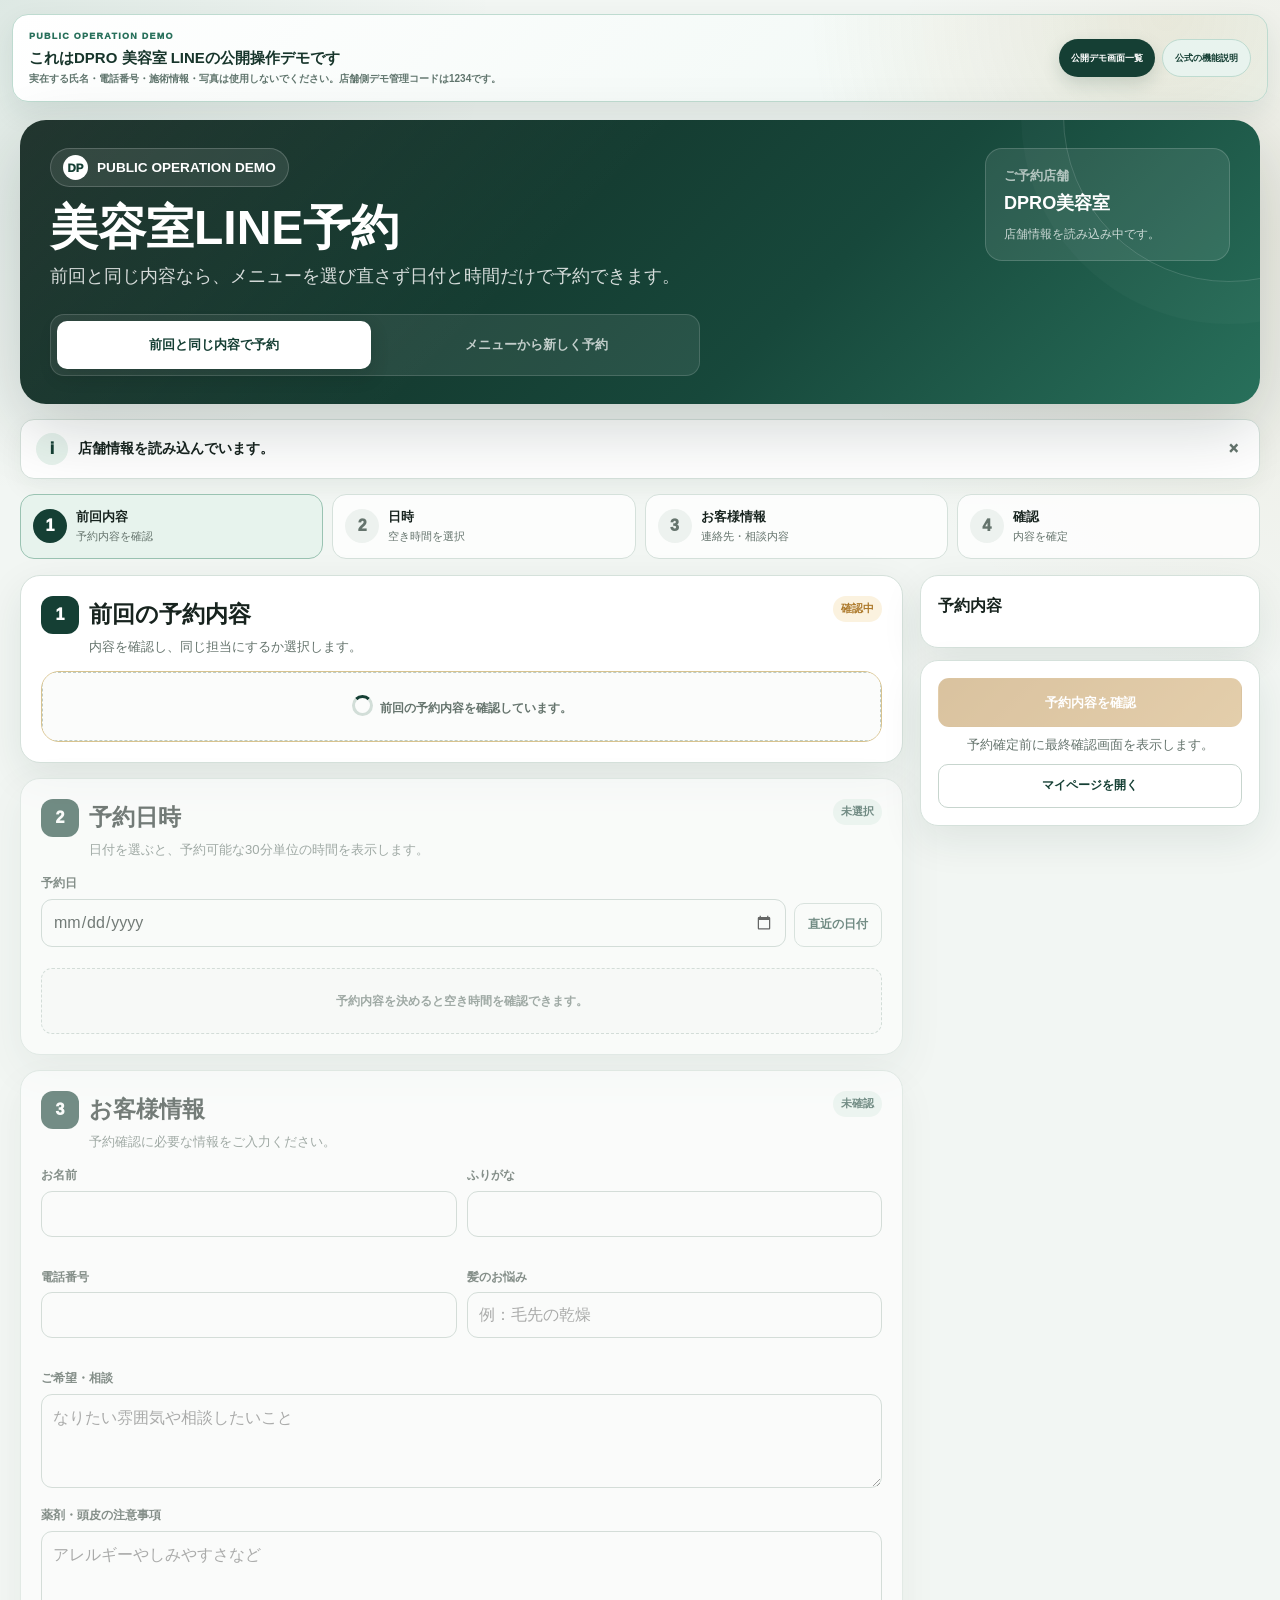
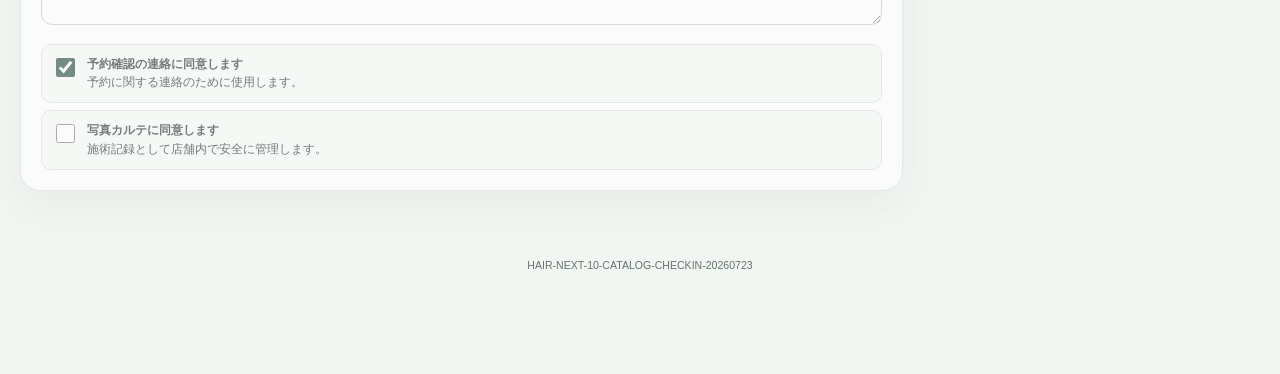
==== commit 3b31a537: "STEP DPRO-SYSTEMS-10 clarify hair salon operation demo R2" ====
--- a/index.html
+++ b/index.html
@@ -4,7 +4,7 @@
 <meta charset="utf-8">
 <meta name="viewport" content="width=device-width,initial-scale=1,viewport-fit=cover">
 <meta name="theme-color" content="#153f34">
-<title>DPRO美容室｜LINE予約・メニュー・来店受付</title>
+<title>DPRO美容室｜LINE予約・メニュー・来店受付｜公開操作デモ</title>
 <meta name="description" content="DPRO美容室のLINE予約、写真付きメニューカタログ、QR来店受付。前回と同じ内容の再予約にも対応します。">
 <style>
 :root{
@@ -45,13 +45,73 @@
 @media(max-width:900px){.catalog-grid-next10{grid-template-columns:repeat(2,minmax(0,1fr))}.checkin-shell{grid-template-columns:1fr}}
 @media(max-width:580px){.catalog-grid-next10{grid-template-columns:1fr}.catalog-desc{min-height:0}}
 
+
+/* DPRO-SYSTEMS-10 HAIR OPERATION DEMO */
+.hair-operation-demo-banner{
+  width:min(1480px,calc(100% - 24px));
+  margin:14px auto 0;
+  padding:14px 16px;
+  display:flex;
+  align-items:center;
+  justify-content:space-between;
+  gap:16px;
+  color:#17352b;
+  border:1px solid #bedbd0;
+  border-radius:16px;
+  background:
+    radial-gradient(circle at 92% 0,rgba(173,122,44,.13),transparent 31%),
+    linear-gradient(135deg,#fff,#eef7f3);
+  box-shadow:0 11px 28px rgba(21,63,52,.09);
+  font-family:-apple-system,BlinkMacSystemFont,"Segoe UI","Hiragino Sans","Yu Gothic UI","Yu Gothic",Meiryo,sans-serif;
+}
+.hair-operation-demo-copy{min-width:0;display:flex;flex-direction:column}
+.hair-operation-demo-copy small{color:#28705b;font-size:9px;font-weight:1000;letter-spacing:.14em}
+.hair-operation-demo-copy strong{margin-top:3px;font-size:15px;line-height:1.45}
+.hair-operation-demo-copy span{margin-top:3px;color:#61766e;font-size:10px;font-weight:760;line-height:1.6}
+.hair-operation-demo-actions{flex:0 0 auto;display:flex;gap:7px;flex-wrap:wrap}
+.hair-operation-demo-actions a{
+  min-height:38px;display:inline-flex;align-items:center;justify-content:center;padding:7px 12px;
+  color:#fff!important;border:0!important;border-radius:999px;background:#153f34!important;
+  text-decoration:none!important;font-size:9px;font-weight:950;box-shadow:0 7px 17px rgba(21,63,52,.17)
+}
+.hair-operation-demo-actions a:last-child{color:#153f34!important;border:1px solid #bedbd0!important;background:#e8f3ee!important;box-shadow:none}
+body.hair-operation-demo-page #sidebarVersion{font-size:0!important}
+body.hair-operation-demo-page #sidebarVersion::after{content:"PUBLIC OPERATION DEMO";font-size:.66rem}
+@media(min-width:881px){
+  body.hair-operation-owner .hair-operation-demo-banner{
+    width:calc(100% - var(--sidebar) - 24px);
+    margin-left:calc(var(--sidebar) + 12px);
+    margin-right:12px
+  }
+}
+@media(max-width:700px){
+  .hair-operation-demo-banner{align-items:flex-start;flex-direction:column}
+  .hair-operation-demo-actions{width:100%;display:grid;grid-template-columns:1fr 1fr}
+}
+@media(max-width:410px){.hair-operation-demo-actions{grid-template-columns:1fr}}
+@media print{.hair-operation-demo-banner{display:none!important}}
 </style>
+
+<meta name="robots" content="noindex,nofollow,noarchive">
+<link rel="canonical" href="https://dpro-shop.com/systems/hair">
 </head>
-<body>
+<body class="hair-operation-demo-page hair-operation-customer">
+<section class="hair-operation-demo-banner" aria-label="公開操作デモの案内">
+  <div class="hair-operation-demo-copy">
+    <small>PUBLIC OPERATION DEMO</small>
+    <strong>これはDPRO 美容室 LINEの公開操作デモです</strong>
+    <span>実在する氏名・電話番号・施術情報・写真は使用しないでください。店舗側デモ管理コードは1234です。</span>
+  </div>
+  <div class="hair-operation-demo-actions">
+    <a href="demo-guide.html">公開デモ画面一覧</a>
+    <a href="https://dpro-shop.com/systems/hair">公式の機能説明</a>
+  </div>
+</section>
+
 <main class="shell">
   <section class="hero">
     <div class="hero__row">
-      <div><div class="brand"><span class="brand__icon">DP</span>DPRO NEXT STANDARD</div><h1>美容室LINE予約</h1><p class="hero__lead">前回と同じ内容なら、メニューを選び直さず日付と時間だけで予約できます。</p></div>
+      <div><div class="brand"><span class="brand__icon">DP</span>PUBLIC OPERATION DEMO</div><h1>美容室LINE予約</h1><p class="hero__lead">前回と同じ内容なら、メニューを選び直さず日付と時間だけで予約できます。</p></div>
       <div class="shop"><small>ご予約店舗</small><b id="shopName">DPRO美容室</b><span id="shopMeta">店舗情報を読み込み中です。</span></div>
     </div>
     <div class="mode-switch" id="bookingModeSwitch">
